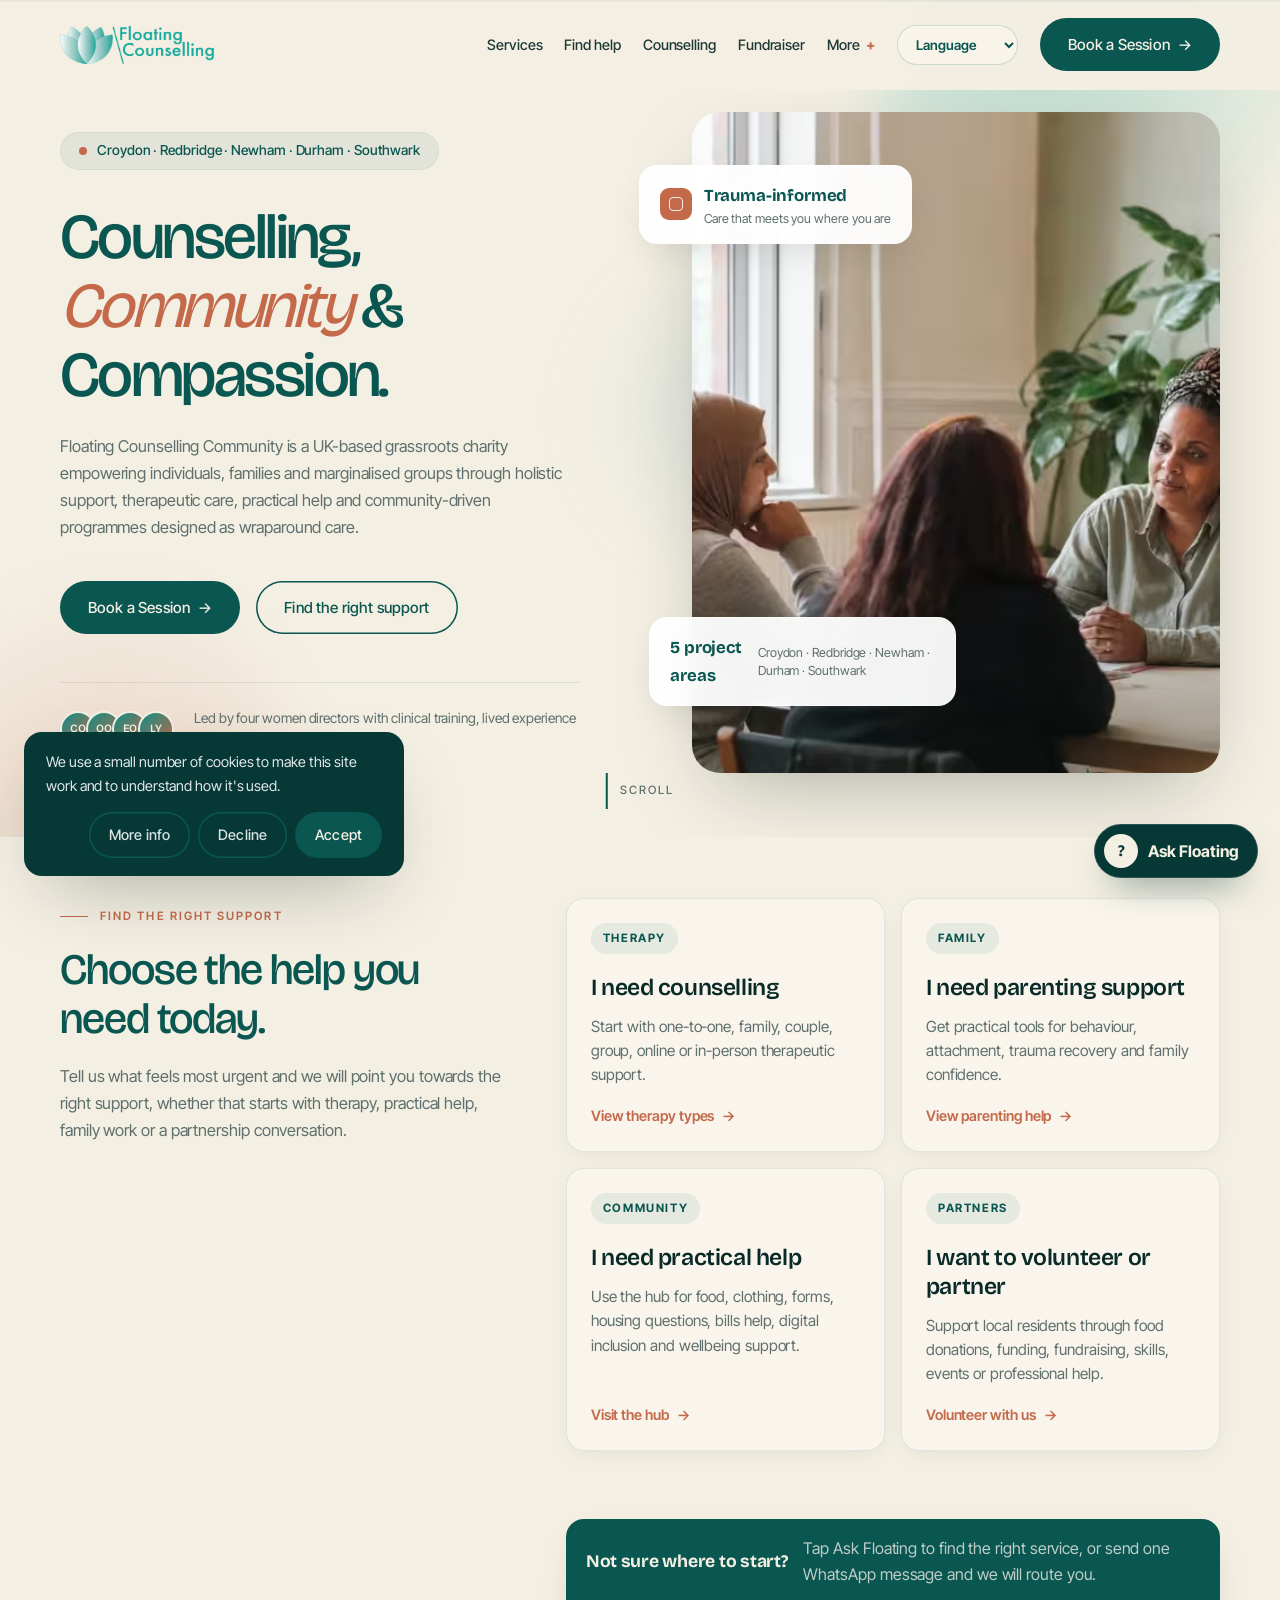
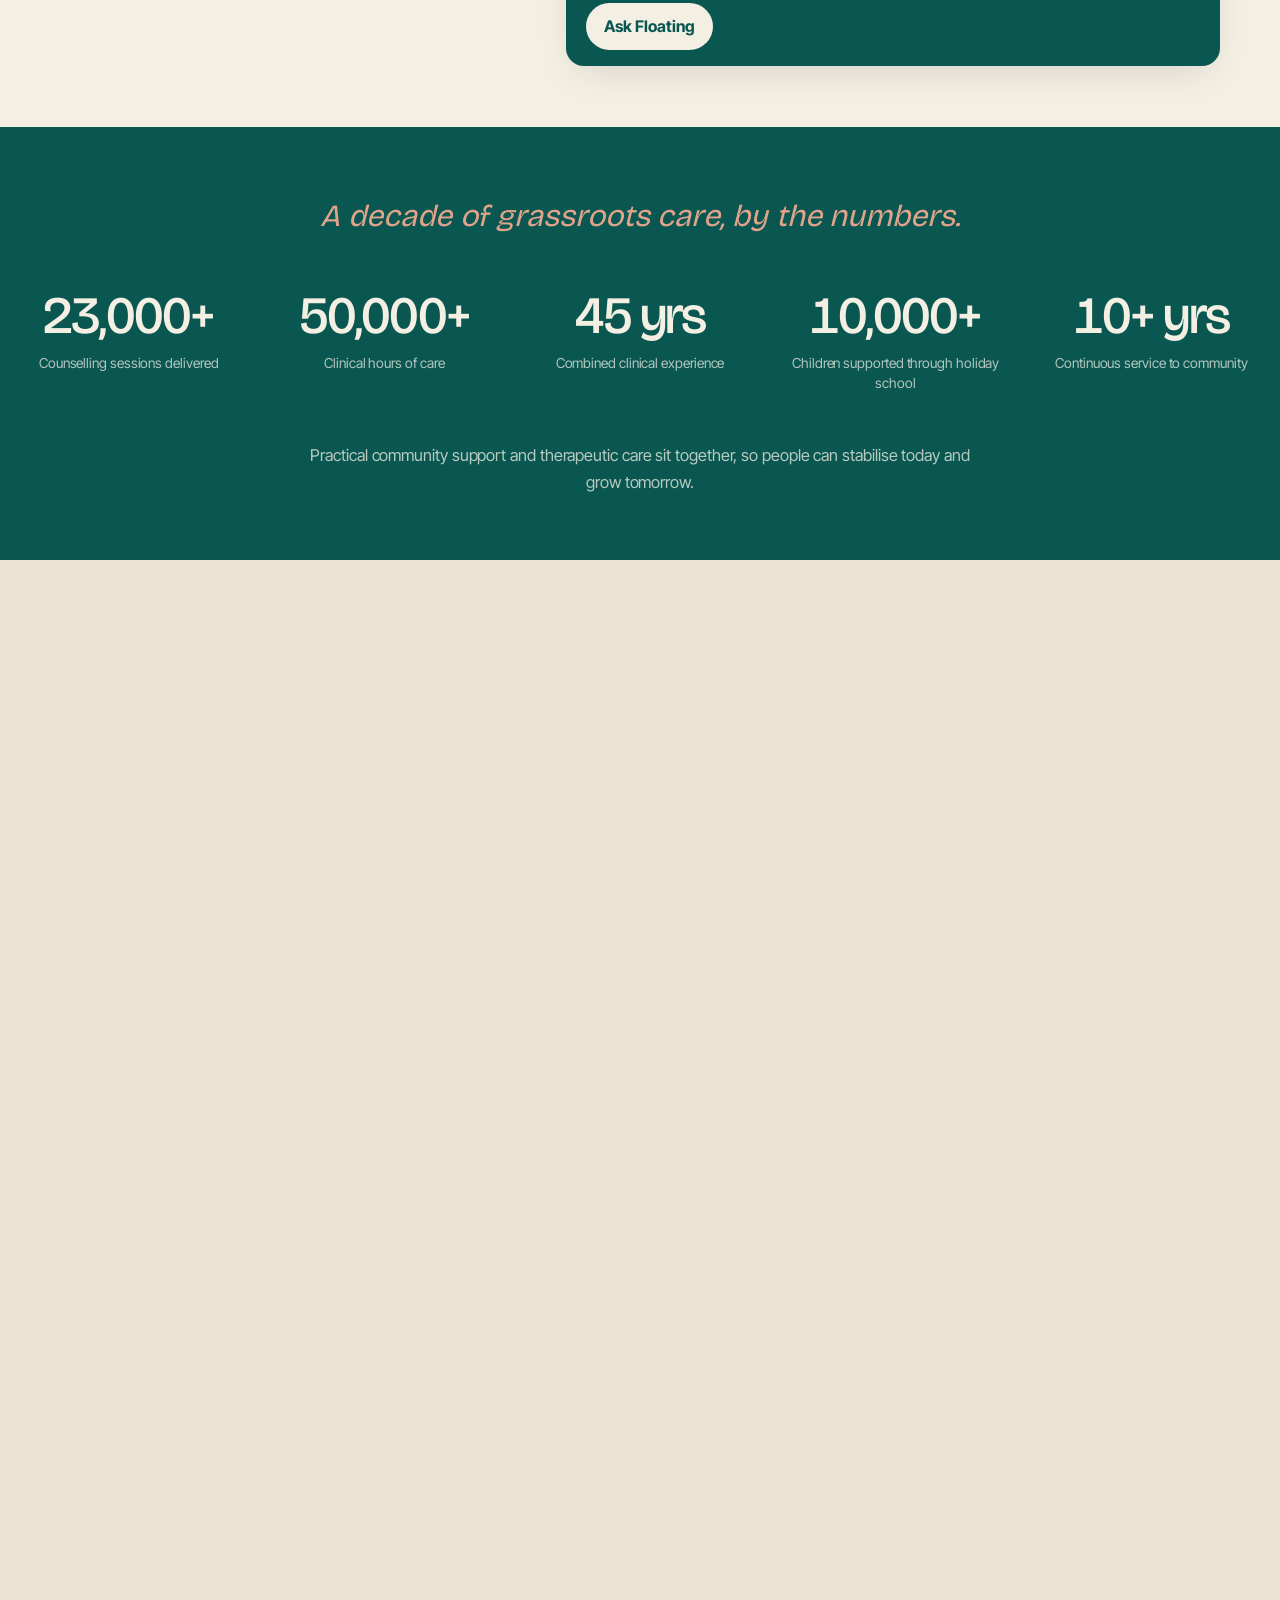
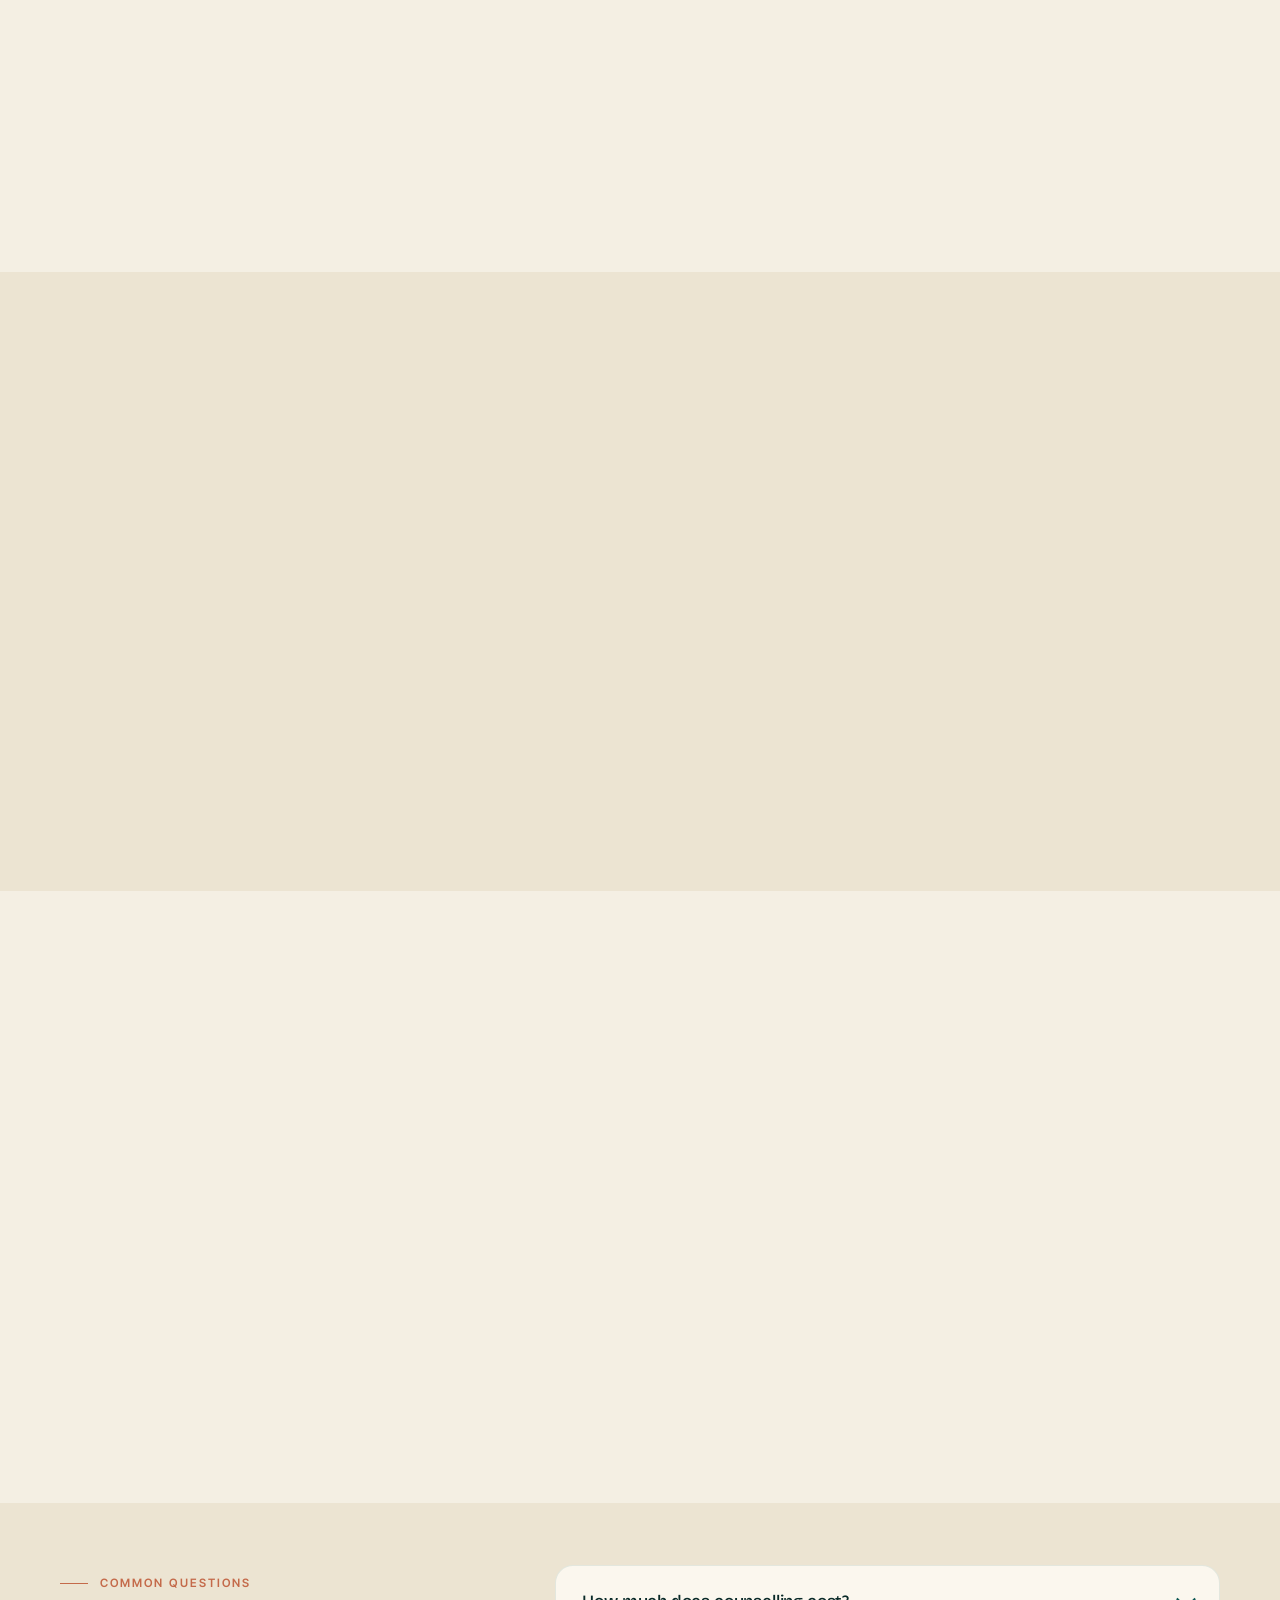
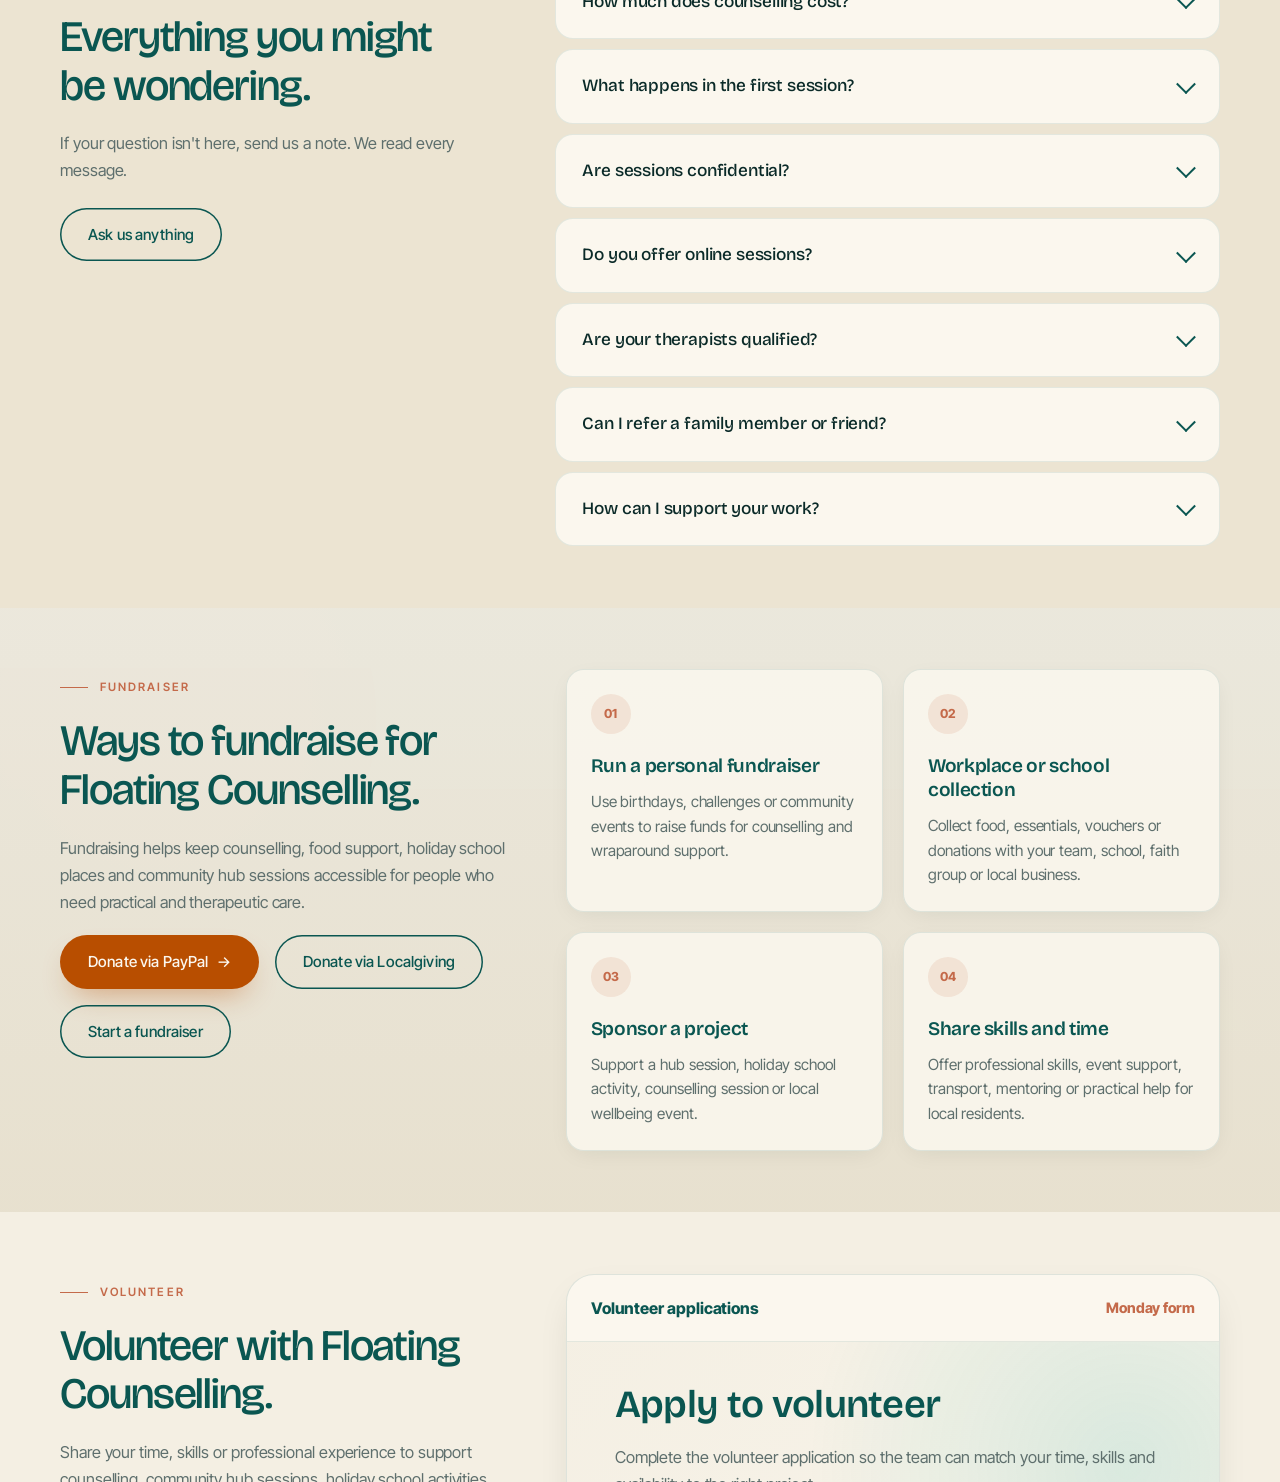
==== index.html @ c10e3af8 "Update Wix content and therapy navigation" ====
<!DOCTYPE html>
<html lang="en">
<head>
  <meta charset="UTF-8">
  <meta name="viewport" content="width=device-width, initial-scale=1.0">
  <meta name="theme-color" content="#0A5651">
  <title>Floating Counselling Community | Counselling, Therapy &amp; Community Support in Croydon</title>
  <meta name="description" content="Floating Counselling Community provides affordable counselling, family therapy, parenting support, food bank, financial literacy and community hub services across Croydon, Redbridge, Newham, Durham and Southwark.">
  <meta name="robots" content="index, follow, max-image-preview:large">
  <meta name="floating-translation-endpoint" content="/api/translate">
  <meta name="floating-translation-static-base" content="/translations/">
  <link rel="canonical" href="https://www.floatingcounselling.co.uk/">

  <!-- Favicon -->
  <link rel="icon" type="image/svg+xml" href="images/favicon.svg?v=20260606-02">
  <link rel="icon" type="image/png" sizes="32x32" href="images/favicon-32.png?v=20260606-02">
  <link rel="icon" type="image/png" sizes="512x512" href="images/favicon-512.png?v=20260606-02">
  <link rel="apple-touch-icon" sizes="180x180" href="images/favicon-180.png?v=20260606-02">

  <!-- Open Graph -->
  <meta property="og:type" content="website">
  <meta property="og:site_name" content="Floating Counselling Community">
  <meta property="og:title" content="Floating Counselling Community — Counselling, Community &amp; Compassion">
  <meta property="og:description" content="Floating Counselling Community provides affordable counselling, family therapy, parenting support, food bank, financial literacy and community hub services across Croydon, Redbridge, Newham, Durham and Southwark.">
  <meta property="og:url" content="https://www.floatingcounselling.co.uk/">
  <meta property="og:image" content="https://www.floatingcounselling.co.uk/images/og-cover.jpg">
  <meta property="og:image:alt" content="Floating Counselling Community provides trauma-informed counselling and community support">
  <meta property="og:locale" content="en_GB">

  <!-- Twitter -->
  <meta name="twitter:card" content="summary_large_image">
  <meta name="twitter:site" content="@FloatCounsellor">
  <meta name="twitter:title" content="Floating Counselling Community — Counselling, Community &amp; Compassion">
  <meta name="twitter:description" content="Floating Counselling Community provides affordable counselling, family therapy, parenting support, food bank, financial literacy and community hub services across Croydon, Redbridge, Newham, Durham and Southwark.">
  <meta name="twitter:image" content="https://www.floatingcounselling.co.uk/images/og-cover.jpg">
  <meta name="twitter:image:alt" content="Floating Counselling Community provides trauma-informed counselling and community support">

  <!-- Fonts -->
  <link rel="preconnect" href="https://fonts.googleapis.com">
  <link rel="preconnect" href="https://fonts.gstatic.com" crossorigin>
  <link rel="stylesheet" href="https://fonts.googleapis.com/css2?family=Bricolage+Grotesque:opsz,wght@12..96,300;12..96,400;12..96,500;12..96,600;12..96,700&family=Inter+Tight:wght@300;400;500;600;700&display=swap">

  <!-- Preload hero image -->
  <link
    rel="preload"
    as="image"
    href="images/counselling-real-20260515-960.avif"
    type="image/avif"
    imagesrcset="images/counselling-real-20260515-640.avif 640w, images/counselling-real-20260515-960.avif 960w, images/counselling-real-20260515.avif 1200w"
    imagesizes="(max-width: 720px) 92vw, (max-width: 1100px) 480px, 560px"
  >

  <link rel="stylesheet" href="styles.css?v=20260606-02">

  <!-- JSON-LD: SEO/GEO graph -->
  <script id="floating-home-seo-jsonld" type="application/ld+json">
  {
    "@context": "https://schema.org",
    "@graph": [
      {
        "@type": "NGO",
        "@id": "https://www.floatingcounselling.co.uk/#organization",
        "name": "Floating Counselling Community",
        "legalName": "FLOATING COUNSELLING COMMUNITY",
        "alternateName": "Floating Counselling",
        "url": "https://www.floatingcounselling.co.uk/",
        "logo": {
          "@type": "ImageObject",
          "url": "https://www.floatingcounselling.co.uk/images/logo.png"
        },
        "image": "https://www.floatingcounselling.co.uk/images/og-cover.jpg",
        "description": "UK-based grassroots charity delivering affordable counselling, family therapy, parenting support, food bank, financial literacy, employment support, holiday school and community hub services.",
        "foundingDate": "2015",
        "identifier": "Company limited by guarantee registered in England and Wales, company number 11334515",
        "slogan": "Counselling, community and compassion.",
        "email": "info@floatingcounselling.co.uk",
        "telephone": "+44-7305-882959",
        "address": [
          {
            "@type": "PostalAddress",
            "name": "Croydon office",
            "streetAddress": "26 Avenue Road",
            "addressLocality": "London",
            "postalCode": "SE25 4DX",
            "addressCountry": "GB"
          },
          {
            "@type": "PostalAddress",
            "name": "Croydon hub",
            "streetAddress": "Ashburton Park Cafe Hall, Lower Addiscombe",
            "addressLocality": "Croydon",
            "postalCode": "CR0 6RX",
            "addressCountry": "GB"
          },
          {
            "@type": "PostalAddress",
            "name": "Redbridge office",
            "streetAddress": "160-162 Cranbrook Road",
            "addressLocality": "Ilford",
            "postalCode": "IG1 4PE",
            "addressCountry": "GB"
          }
        ],
        "areaServed": [
          { "@type": "Place", "name": "Croydon" },
          { "@type": "Place", "name": "Redbridge" },
          { "@type": "Place", "name": "Newham" },
          { "@type": "Place", "name": "Durham" },
          { "@type": "Place", "name": "Southwark" },
          { "@type": "Place", "name": "London" },
          { "@type": "Country", "name": "United Kingdom" }
        ],
        "contactPoint": [
          {
            "@type": "ContactPoint",
            "telephone": "+44-7305-882959",
            "contactType": "enquiries",
            "email": "info@floatingcounselling.co.uk",
            "areaServed": "GB",
            "availableLanguage": ["English"]
          }
        ],
        "knowsAbout": [
          "Counselling",
          "Psychotherapy",
          "Family therapy",
          "Parenting support",
          "Trauma-informed care",
          "Community hub support",
          "Food bank support",
          "Financial literacy",
          "Employment support",
          "Holiday school"
        ],
        "sameAs": [
          "https://www.facebook.com/FloatingCounselling",
          "https://www.instagram.com/floating_bodymindsoul",
          "https://twitter.com/FloatCounsellor",
          "https://www.youtube.com/@floatingcounsellinguk"
        ],
        "makesOffer": [
          { "@id": "https://www.floatingcounselling.co.uk/#service-counselling" },
          { "@id": "https://www.floatingcounselling.co.uk/#service-parenting" },
          { "@id": "https://www.floatingcounselling.co.uk/#service-community-hub" },
          { "@id": "https://www.floatingcounselling.co.uk/#service-food-bank" },
          { "@id": "https://www.floatingcounselling.co.uk/#service-financial-literacy" },
          { "@id": "https://www.floatingcounselling.co.uk/#service-holiday-school" }
        ]
      },
      {
        "@type": "WebSite",
        "@id": "https://www.floatingcounselling.co.uk/#website",
        "url": "https://www.floatingcounselling.co.uk/",
        "name": "Floating Counselling Community",
        "publisher": { "@id": "https://www.floatingcounselling.co.uk/#organization" },
        "inLanguage": "en-GB"
      },
      {
        "@type": "WebPage",
        "@id": "https://www.floatingcounselling.co.uk/#webpage",
        "url": "https://www.floatingcounselling.co.uk/",
        "name": "Floating Counselling Community | Counselling, Therapy & Community Support in Croydon",
        "description": "Floating Counselling Community provides affordable counselling, family therapy, parenting support, food bank, financial literacy and community hub services across Croydon, Redbridge, Newham, Durham and Southwark.",
        "isPartOf": { "@id": "https://www.floatingcounselling.co.uk/#website" },
        "about": { "@id": "https://www.floatingcounselling.co.uk/#organization" },
        "primaryImageOfPage": {
          "@type": "ImageObject",
          "url": "https://www.floatingcounselling.co.uk/images/og-cover.jpg"
        },
        "inLanguage": "en-GB"
      },
      {
        "@type": "BreadcrumbList",
        "@id": "https://www.floatingcounselling.co.uk/#breadcrumbs",
        "itemListElement": [
          {
            "@type": "ListItem",
            "position": 1,
            "name": "Home",
            "item": "https://www.floatingcounselling.co.uk/"
          }
        ]
      },
      {
        "@type": "ItemList",
        "@id": "https://www.floatingcounselling.co.uk/#services",
        "name": "Floating Counselling services",
        "itemListElement": [
          { "@type": "ListItem", "position": 1, "item": { "@id": "https://www.floatingcounselling.co.uk/#service-counselling" } },
          { "@type": "ListItem", "position": 2, "item": { "@id": "https://www.floatingcounselling.co.uk/#service-parenting" } },
          { "@type": "ListItem", "position": 3, "item": { "@id": "https://www.floatingcounselling.co.uk/#service-community-hub" } },
          { "@type": "ListItem", "position": 4, "item": { "@id": "https://www.floatingcounselling.co.uk/#service-food-bank" } },
          { "@type": "ListItem", "position": 5, "item": { "@id": "https://www.floatingcounselling.co.uk/#service-financial-literacy" } },
          { "@type": "ListItem", "position": 6, "item": { "@id": "https://www.floatingcounselling.co.uk/#service-holiday-school" } }
        ]
      },
      {
        "@type": "Service",
        "@id": "https://www.floatingcounselling.co.uk/#service-counselling",
        "name": "Counselling and therapy",
        "serviceType": "Counselling, psychotherapy and mentoring",
        "description": "One-to-one, couple, family, group, online and in-person therapy delivered by qualified psychotherapists.",
        "provider": { "@id": "https://www.floatingcounselling.co.uk/#organization" },
        "areaServed": ["Croydon", "Redbridge", "Newham", "Durham", "Southwark"],
        "url": "https://www.floatingcounselling.co.uk/therapy"
      },
      {
        "@type": "Service",
        "@id": "https://www.floatingcounselling.co.uk/#service-parenting",
        "name": "Impact Parenting support",
        "serviceType": "Parenting support and family mentoring",
        "description": "Workshops, mentoring and practical strategies for parents and families rebuilding confidence and connection.",
        "provider": { "@id": "https://www.floatingcounselling.co.uk/#organization" },
        "areaServed": ["Croydon", "Redbridge", "Newham", "Durham", "Southwark"],
        "url": "https://www.floatingcounselling.co.uk/#parenting"
      },
      {
        "@type": "Service",
        "@id": "https://www.floatingcounselling.co.uk/#service-community-hub",
        "name": "Floating Community Hub",
        "serviceType": "Community support hub",
        "description": "Weekly and local hub support for wellbeing, forms, housing questions, bills, grants, digital inclusion and referrals.",
        "provider": { "@id": "https://www.floatingcounselling.co.uk/#organization" },
        "areaServed": ["Croydon", "Redbridge", "Newham", "Durham", "Southwark"],
        "url": "https://www.floatingcounselling.co.uk/#hub"
      },
      {
        "@type": "Service",
        "@id": "https://www.floatingcounselling.co.uk/#service-food-bank",
        "name": "Food bank and essentials",
        "serviceType": "Food bank and essentials support",
        "description": "Weekly donated food, clothes and practical essentials for individuals and families who need immediate support.",
        "provider": { "@id": "https://www.floatingcounselling.co.uk/#organization" },
        "areaServed": ["Croydon", "Redbridge", "Newham", "Durham", "Southwark"],
        "url": "https://www.floatingcounselling.co.uk/#hub"
      },
      {
        "@type": "Service",
        "@id": "https://www.floatingcounselling.co.uk/#service-financial-literacy",
        "name": "Financial literacy and employment support",
        "serviceType": "Financial literacy and employment support",
        "description": "Budgeting, employment confidence, skills support and enterprise guidance for people rebuilding stability.",
        "provider": { "@id": "https://www.floatingcounselling.co.uk/#organization" },
        "areaServed": ["Croydon", "Redbridge", "Newham", "Durham", "Southwark"],
        "url": "https://www.floatingcounselling.co.uk/#services"
      },
      {
        "@type": "Service",
        "@id": "https://www.floatingcounselling.co.uk/#service-holiday-school",
        "name": "Holiday school and children's camps",
        "serviceType": "Holiday school and therapeutic children's programme",
        "description": "Art therapy, music, play therapy and psychological techniques for children aged 5 to 11.",
        "provider": { "@id": "https://www.floatingcounselling.co.uk/#organization" },
        "areaServed": ["Croydon", "Redbridge", "Newham", "Durham", "Southwark"],
        "url": "https://www.floatingcounselling.co.uk/#holiday-school"
      },
      {
        "@type": "FAQPage",
        "@id": "https://www.floatingcounselling.co.uk/#faq-schema",
        "mainEntity": [
          {
            "@type": "Question",
            "name": "How much does counselling cost?",
            "acceptedAnswer": {
              "@type": "Answer",
              "text": "Sessions are free or low-cost for eligible individuals. Floating Counselling works on a sliding scale based on circumstances, with access as the priority."
            }
          },
          {
            "@type": "Question",
            "name": "Do you offer online counselling sessions?",
            "acceptedAnswer": {
              "@type": "Answer",
              "text": "Yes. Floating Counselling offers online sessions and in-person support across the boroughs where services are delivered."
            }
          },
          {
            "@type": "Question",
            "name": "Where does Floating Counselling work?",
            "acceptedAnswer": {
              "@type": "Answer",
              "text": "Floating Counselling serves Croydon, Redbridge, Newham, Durham and Southwark, with a Croydon hub at Ashburton Park Cafe Hall and additional project locations."
            }
          },
          {
            "@type": "Question",
            "name": "Can I get food bank or practical community support?",
            "acceptedAnswer": {
              "@type": "Answer",
              "text": "Yes. The Floating Community Hub includes food, clothing, essentials, form filling, housing questions, bills help, digital inclusion and local referrals."
            }
          },
          {
            "@type": "Question",
            "name": "How can I support Floating Counselling?",
            "acceptedAnswer": {
              "@type": "Answer",
              "text": "You can donate, fundraise, volunteer, share professional skills, support food and essentials collections, or partner with local projects."
            }
          }
        ]
      }
    ]
  }
  </script>

  <!-- Lightweight native interactions -->
  <script defer src="floating-translation.js?v=20260606-02"></script>
  <script defer src="script.js?v=20260606-02"></script>
</head>
<body>

<!-- Skip link -->
<a href="#main" class="skip-link">Skip to content</a>

<!-- Scroll progress -->
<div class="scroll-progress" aria-hidden="true"><span></span></div>

<!-- ═══════════ NAVBAR ═══════════ -->
<nav class="navbar" id="navbar" aria-label="Primary">
  <div class="container">
    <a href="#home" class="nav-logo" data-magnetic aria-label="Floating Counselling — Home">
      <img src="images/logo.webp" alt="Floating Counselling" class="nav-logo-img" width="180" height="44" decoding="async">
    </a>
    <ul class="nav-links" id="navLinks">
      <li><a href="#services">Services</a></li>
      <li><a href="#pathways">Find help</a></li>
      <li><a href="https://www.floatingcounselling.co.uk/therapy">Counselling</a></li>
      <li><a href="https://www.floatingcounselling.co.uk/ways-to-fundraise" target="_blank" rel="noopener">Fundraiser</a></li>
      <li class="nav-dropdown">
        <details class="nav-menu">
          <summary>More</summary>
          <div class="nav-menu-panel">
            <a href="https://www.floatingcounselling.co.uk/therapy#therapy-types">Types of therapy</a>
            <a href="https://croydon.simplyconnect.uk/activities/e9404c10-c4f7-11ea-93d1-5d7a89c15576/food-bank-thursday-hot-drinks-and-food-parcels-in-woodside-memorial-croydon-fb" target="_blank" rel="noopener">Food Bank</a>
            <a href="https://www.floatingcounselling.co.uk/book">Book - Disciplining With Love</a>
            <a href="https://www.floatingcounselling.co.uk/blog">Blog</a>
            <a href="#parenting">Parenting</a>
            <a href="#holiday-school">Holiday School</a>
            <a href="#hub">Community Hub</a>
            <a href="#volunteer">Volunteer</a>
          </div>
        </details>
      </li>
      <li class="nav-language">
        <label class="visually-hidden" for="languageSelect">Translate website</label>
        <select id="languageSelect" class="language-select" aria-label="Translate website">
          <option value="">Language</option>
          <option value="en">English</option>
          <option value="ar">Arabic</option>
          <option value="bn">Bengali</option>
          <option value="fr">French</option>
          <option value="hi">Hindi</option>
          <option value="pl">Polish</option>
          <option value="pt">Portuguese</option>
          <option value="pa">Punjabi</option>
          <option value="ro">Romanian</option>
          <option value="so">Somali</option>
          <option value="es">Spanish</option>
          <option value="ta">Tamil</option>
          <option value="te">Telugu</option>
          <option value="tr">Turkish</option>
          <option value="uk">Ukrainian</option>
          <option value="ur">Urdu</option>
          <option value="yo">Yoruba</option>
        </select>
      </li>
      <li><a href="#contact" class="btn btn-primary nav-cta" data-magnetic>
        <span class="nav-cta-text">Book a Session</span>
        <span class="nav-cta-arrow arrow" aria-hidden="true">→</span>
      </a></li>
    </ul>
    <button class="nav-toggle" id="navToggle" aria-label="Toggle navigation" aria-expanded="false">
      <span></span><span></span><span></span>
    </button>
  </div>
</nav>

<main id="main">

<!-- ═══════════ HERO ═══════════ -->
<section class="hero" id="home">
  <div class="hero-bg" aria-hidden="true">
    <div class="hero-orb hero-orb--a" data-parallax data-speed="0.4"></div>
    <div class="hero-orb hero-orb--b" data-parallax data-speed="0.7"></div>
    <div class="hero-orb hero-orb--c" data-parallax data-speed="0.25"></div>
    <div class="hero-grain"></div>
  </div>

  <div class="container hero-grid">
    <div class="hero-content">
      <div class="hero-badge"><span class="dot"></span> Croydon · Redbridge · Newham · Durham · Southwark</div>

      <h1 data-split="lines" data-cms-text="hero.title">
        Counselling,
        <em>Community</em>
        &amp; Compassion.
      </h1>

      <p class="hero-lede" data-split="words" data-cms-text="hero.lede">
        Floating Counselling Community is a UK-based grassroots charity empowering individuals,
        families and marginalised groups through holistic support, therapeutic care,
        practical help and community-driven programmes designed as wraparound care.
      </p>

      <div class="hero-buttons" data-fade>
        <a href="#contact" class="btn btn-primary" data-magnetic data-cms-href="hero.primaryUrl">
          Book a Session <span class="arrow">→</span>
        </a>
        <a href="#pathways" class="btn btn-ghost" data-magnetic data-cms-href="hero.secondaryUrl">
          Find the right support
        </a>
      </div>

      <div class="hero-meta" data-fade>
        <div class="meta-avatars" aria-hidden="true">
          <span>CO</span><span>OO</span><span>EO</span><span>LY</span>
        </div>
        <p>Led by four women directors with clinical training, lived experience and deep community roots.</p>
      </div>
    </div>

    <div class="hero-visual">
      <div class="hero-visual-frame" data-tilt>
        <picture>
          <source srcset="images/counselling-real-20260515-640.avif 640w, images/counselling-real-20260515-960.avif 960w, images/counselling-real-20260515.avif 1200w" sizes="(max-width: 720px) 92vw, (max-width: 1100px) 480px, 560px" type="image/avif">
          <img src="images/counselling-real-20260515.webp" srcset="images/counselling-real-20260515-640.webp 640w, images/counselling-real-20260515-960.webp 960w, images/counselling-real-20260515.webp 1200w" sizes="(max-width: 720px) 92vw, (max-width: 1100px) 480px, 560px" alt="Counselling conversation at Floating Counselling" data-parallax data-speed="0.15" data-cms-image="hero.image" width="1200" height="1200" fetchpriority="high" decoding="async">
        </picture>
      </div>
      <div class="hero-float hero-float--top" data-parallax data-speed="-0.3">
        <span class="hero-float-mark"></span>
        <div>
          <strong>Trauma-informed</strong>
          <p>Care that meets you where you are</p>
        </div>
      </div>
      <div class="hero-float hero-float--bottom" data-parallax data-speed="0.35">
        <strong>5 project areas</strong>
        <p>Croydon · Redbridge · Newham · Durham · Southwark</p>
      </div>
    </div>
  </div>

  <a href="#impact" class="hero-scroll-cue" aria-label="Scroll to impact">
    <span></span> Scroll
  </a>
</section>

<!-- ═══════════ SUPPORT PATHWAYS ═══════════ -->
<section id="pathways" class="section support-pathways">
  <div class="container pathway-layout">
    <div class="pathway-intro">
      <div class="section-label" data-parallax data-speed="-0.3"><span></span> Find the right support</div>
      <h2 class="section-title" data-split="lines" data-cms-text="pathways.title">Choose the help you need today.</h2>
      <p class="section-subtitle" data-split="words" data-cms-text="pathways.subtitle">
        Tell us what feels most urgent and we will point you towards the right support,
        whether that starts with therapy, practical help, family work or a partnership conversation.
      </p>
    </div>

    <div class="pathway-grid" data-stagger>
      <article class="pathway-card" data-card>
        <span class="pathway-kicker">Therapy</span>
        <h3>I need counselling</h3>
        <p>Start with one-to-one, family, couple, group, online or in-person therapeutic support.</p>
        <a href="https://www.floatingcounselling.co.uk/therapy#therapy-types" class="learn-more">View therapy types <span>→</span></a>
      </article>
      <article class="pathway-card" data-card>
        <span class="pathway-kicker">Family</span>
        <h3>I need parenting support</h3>
        <p>Get practical tools for behaviour, attachment, trauma recovery and family confidence.</p>
        <a href="https://www.facebook.com/groups/impactparenting/" class="learn-more" target="_blank" rel="noopener">View parenting help <span>→</span></a>
      </article>
      <article class="pathway-card" data-card>
        <span class="pathway-kicker">Community</span>
        <h3>I need practical help</h3>
        <p>Use the hub for food, clothing, forms, housing questions, bills help, digital inclusion and wellbeing support.</p>
        <a href="#hub" class="learn-more">Visit the hub <span>→</span></a>
      </article>
      <article class="pathway-card" data-card>
        <span class="pathway-kicker">Partners</span>
        <h3>I want to volunteer or partner</h3>
        <p>Support local residents through food donations, funding, fundraising, skills, events or professional help.</p>
        <a href="#volunteer" class="learn-more">Volunteer with us <span>→</span></a>
      </article>
    </div>

    <div class="pathway-note" data-fade>
      <strong>Not sure where to start?</strong>
      <span>Tap Ask Floating to find the right service, or send one WhatsApp message and we will route you.</span>
      <button type="button" class="pathway-note-button" data-assistant-open>Ask Floating</button>
    </div>
  </div>
</section>

<!-- ═══════════ IMPACT (sticky) ═══════════ -->
<section class="impact" id="impact" aria-label="Our impact">
  <div class="impact-track">
    <div class="container impact-stage">
      <p class="impact-eyebrow" data-split="words">A decade of grassroots care, by the numbers.</p>
      <div class="impact-stats">
        <div class="impact-stat">
          <h3 class="counter" data-target="23000" data-suffix="+">0</h3>
          <p>Counselling sessions delivered</p>
        </div>
        <div class="impact-stat">
          <h3 class="counter" data-target="50000" data-suffix="+">0</h3>
          <p>Clinical hours of care</p>
        </div>
        <div class="impact-stat">
          <h3 class="counter" data-target="45" data-suffix=" yrs">0</h3>
          <p>Combined clinical experience</p>
        </div>
        <div class="impact-stat">
          <h3 class="counter" data-target="10000" data-suffix="+">0</h3>
          <p>Children supported through holiday school</p>
        </div>
        <div class="impact-stat">
          <h3 class="counter" data-target="10" data-suffix="+ yrs">0</h3>
          <p>Continuous service to community</p>
        </div>
      </div>
      <p class="impact-note" data-cms-text="impact.note">Practical community support and therapeutic care sit together, so people can stabilise today and grow tomorrow.</p>
    </div>
  </div>
</section>

<!-- ═══════════ SERVICES ═══════════ -->
<section id="services" class="section section--cream">
  <div class="container">
    <header class="section-header">
      <div class="section-label" data-parallax data-speed="-0.4"><span></span> What we offer</div>
      <h2 class="section-title" data-split="lines">Core support, without the maze.</h2>
      <p class="section-subtitle" data-split="words">Start with the kind of help you need most. We will route you to the right person from there.</p>
    </header>

    <div class="services-grid" data-cms-limit="6">
      <article class="service-card" id="food-bank" data-card>
        <div class="service-icon"><svg viewBox="0 0 24 24" fill="none" stroke="currentColor" stroke-width="1.4" stroke-linecap="round" stroke-linejoin="round"><path d="M21 15a2 2 0 0 1-2 2H7l-4 4V5a2 2 0 0 1 2-2h14a2 2 0 0 1 2 2z"/></svg></div>
        <h3>Counselling &amp; Mentoring</h3>
        <p>Over 23,000 one-to-one, group, couple and family therapy sessions delivered by qualified psychotherapists. In-person across our project boroughs and online, with free and low-cost care for elderly, Universal Credit and low-income clients.</p>
        <a href="https://www.floatingcounselling.co.uk/therapy" class="learn-more">Read about therapy <span>→</span></a>
      </article>
      <article class="service-card" data-card>
        <div class="service-icon"><svg viewBox="0 0 24 24" fill="none" stroke="currentColor" stroke-width="1.4" stroke-linecap="round" stroke-linejoin="round"><path d="M16 21v-2a4 4 0 0 0-4-4H6a4 4 0 0 0-4 4v2"/><circle cx="9" cy="7" r="4"/><path d="M22 21v-2a4 4 0 0 0-3-3.87"/><path d="M16 3.13a4 4 0 0 1 0 7.75"/></svg></div>
        <h3>Impact Parenting</h3>
        <p>Workshops, 1:1 mentoring and group programmes for parents, including therapeutic camps, the Impact Parenting Pillar training and a private support group.</p>
        <a href="https://www.facebook.com/groups/impactparenting/" class="learn-more" target="_blank" rel="noopener">Learn more <span>→</span></a>
      </article>
      <article class="service-card" data-card>
        <div class="service-icon"><svg viewBox="0 0 24 24" fill="none" stroke="currentColor" stroke-width="1.4" stroke-linecap="round" stroke-linejoin="round"><path d="m3 9 9-7 9 7v11a2 2 0 0 1-2 2H5a2 2 0 0 1-2-2z"/><polyline points="9 22 9 12 15 12 15 22"/></svg></div>
        <h3>Floating Community Hub</h3>
        <p>A weekly Croydon hub at Ashburton Park Cafe Hall, plus community projects in Redbridge, Newham, Durham and Southwark, offering practical support, wellbeing services and advocacy.</p>
        <a href="#hub" class="learn-more">Find out more <span>→</span></a>
      </article>
      <article class="service-card" data-card>
        <div class="service-icon"><svg viewBox="0 0 24 24" fill="none" stroke="currentColor" stroke-width="1.4" stroke-linecap="round" stroke-linejoin="round"><path d="m12 3-1.9 5.8a2 2 0 0 1-1.3 1.3L3 12l5.8 1.9a2 2 0 0 1 1.3 1.3L12 21l1.9-5.8a2 2 0 0 1 1.3-1.3L21 12l-5.8-1.9a2 2 0 0 1-1.3-1.3z"/><path d="M5 3v4"/><path d="M19 17v4"/><path d="M3 5h4"/><path d="M17 19h4"/></svg></div>
        <h3>Holiday School &amp; Camps</h3>
        <p>Art therapy, music, play therapy and psychological techniques for children aged 5 to 11. Over 10,000 children supported across recent programmes.</p>
        <a href="#holiday-school" class="learn-more">Register <span>→</span></a>
      </article>
      <article class="service-card" data-card>
        <div class="service-icon"><svg viewBox="0 0 24 24" fill="none" stroke="currentColor" stroke-width="1.4" stroke-linecap="round" stroke-linejoin="round"><path d="M6 2 3 6v14a2 2 0 0 0 2 2h14a2 2 0 0 0 2-2V6l-3-4Z"/><path d="M3 6h18"/><path d="M16 10a4 4 0 0 1-8 0"/></svg></div>
        <h3>Food Bank &amp; Essentials</h3>
        <p>Weekly donated food, clothes and practical essentials for individuals and families who need immediate support.</p>
        <a href="https://croydon.simplyconnect.uk/activities/e9404c10-c4f7-11ea-93d1-5d7a89c15576/food-bank-thursday-hot-drinks-and-food-parcels-in-woodside-memorial-croydon-fb" class="learn-more" target="_blank" rel="noopener">Food Bank details <span>→</span></a>
      </article>
      <article class="service-card" data-card>
        <div class="service-icon"><svg viewBox="0 0 24 24" fill="none" stroke="currentColor" stroke-width="1.4" stroke-linecap="round" stroke-linejoin="round"><path d="M12 1v22"/><path d="M17 5H9.5a3.5 3.5 0 0 0 0 7H14a3.5 3.5 0 0 1 0 7H6"/></svg></div>
        <h3>Financial Literacy &amp; Employment Support</h3>
        <p>Budgeting, employment confidence, skills support and enterprise guidance for people rebuilding stability.</p>
        <a href="#contact" class="learn-more">Ask about support <span>→</span></a>
      </article>
    </div>
  </div>
</section>

<!-- ═══════════ ABOUT ═══════════ -->
<section id="about" class="section">
  <div class="container about-grid">
    <div class="about-image">
      <div class="about-image-frame">
        <picture>
          <source srcset="images/team-celestina-20260601-360.avif 360w, images/team-celestina-20260601-540.avif 540w, images/team-celestina-20260601.avif 720w" sizes="(max-width: 900px) 92vw, 520px" type="image/avif">
          <img src="images/team-celestina-20260601.webp" srcset="images/team-celestina-20260601-360.webp 360w, images/team-celestina-20260601-540.webp 540w, images/team-celestina-20260601.webp 720w" sizes="(max-width: 900px) 92vw, 520px" alt="Celestina Oniye-Thomas from Floating Counselling" data-parallax data-speed="0.2" data-cms-image="about.image" width="720" height="720" loading="lazy" decoding="async" fetchpriority="low">
        </picture>
      </div>
      <div class="about-float" data-parallax data-speed="-0.4">
        <h3>Since <em>2015</em></h3>
        <p>Serving Croydon, Redbridge, Newham, Durham &amp; Southwark</p>
      </div>
    </div>
    <div class="about-content">
      <div class="section-label" data-parallax data-speed="-0.3"><span></span> Who we are</div>
      <h2 class="section-title" data-split="lines" data-cms-text="about.title">Wraparound care, rooted in community.</h2>
      <p class="section-subtitle" data-split="words" data-cms-text="about.subtitle">
        Inspired by Maslow's hierarchy of needs, we meet people where they are emotionally,
        practically and socially to create lasting change and personal growth.
      </p>
      <p class="section-subtitle" data-fade style="margin-top:14px" data-cms-text="about.body">
        We are proudly led by a diverse team of African women, whose lived experience and
        professional expertise shape every part of our work.
      </p>
      <p class="section-subtitle" data-fade style="margin-top:14px" data-cms-text="about.founder">
        Our founder, Celestina Oniye-Thomas, knows this work from the inside. After surviving
        childhood trauma and a spinal injury at sixteen that doctors thought would stop her
        walking, she taught herself to walk again, retrained as an integrative psychotherapist,
        and built Floating so families could find the healing she had to fight for.
      </p>
      <blockquote class="about-quote" data-fade>
        <span data-cms-text="about.quote">"Resilience and self-confidence saved my life."</span>
        <cite data-cms-text="about.quoteByline">Celestina Oniye-Thomas — Founder &amp; CEO</cite>
      </blockquote>
      <div class="about-values" data-stagger>
        <div class="value-item"><span class="check"><svg viewBox="0 0 24 24" fill="none" stroke="currentColor" stroke-width="2" stroke-linecap="round" stroke-linejoin="round"><polyline points="20 6 9 17 4 12"/></svg></span> Trauma-Informed Care</div>
        <div class="value-item"><span class="check"><svg viewBox="0 0 24 24" fill="none" stroke="currentColor" stroke-width="2" stroke-linecap="round" stroke-linejoin="round"><polyline points="20 6 9 17 4 12"/></svg></span> Culturally Relevant</div>
        <div class="value-item"><span class="check"><svg viewBox="0 0 24 24" fill="none" stroke="currentColor" stroke-width="2" stroke-linecap="round" stroke-linejoin="round"><polyline points="20 6 9 17 4 12"/></svg></span> Local Partnerships</div>
        <div class="value-item"><span class="check"><svg viewBox="0 0 24 24" fill="none" stroke="currentColor" stroke-width="2" stroke-linecap="round" stroke-linejoin="round"><polyline points="20 6 9 17 4 12"/></svg></span> Holistic Approach</div>
        <div class="value-item"><span class="check"><svg viewBox="0 0 24 24" fill="none" stroke="currentColor" stroke-width="2" stroke-linecap="round" stroke-linejoin="round"><polyline points="20 6 9 17 4 12"/></svg></span> Free &amp; Low Cost</div>
        <div class="value-item"><span class="check"><svg viewBox="0 0 24 24" fill="none" stroke="currentColor" stroke-width="2" stroke-linecap="round" stroke-linejoin="round"><polyline points="20 6 9 17 4 12"/></svg></span> Online &amp; In Person</div>
      </div>
    </div>
  </div>
</section>

<!-- ═══════════ IMPACT PARENTING ═══════════ -->
<section id="parenting" class="section section--cream-deep">
  <div class="container original-feature-grid">
    <div class="original-feature-content">
      <div class="section-label" data-parallax data-speed="-0.3"><span></span> Introducing</div>
      <h2 class="section-title" data-split="lines" data-cms-text="parenting.title">Therapy with realistic tools and strategy for a better life.</h2>
      <p class="section-subtitle" data-split="words" data-cms-text="parenting.subtitle">
        Floating combines 45 years as clinical psychotherapists with 50,000+ clinical
        hours of working to help individuals, children and parents live better and be better.
      </p>
      <p data-cms-text="parenting.body">
        The Impact Parenting approach gives families practical, scientifically grounded
        strategies to heal trauma, parent more effectively, and reduce generational trauma
        across the family system.
      </p>
      <div class="proof-strip" data-stagger>
        <div><strong>45 yrs</strong><span>clinical experience</span></div>
        <div><strong>50,000+</strong><span>clinical hours</span></div>
        <div><strong>Realistic</strong><span>tools and tasks</span></div>
      </div>
      <div class="callout-grid" data-stagger>
        <article class="callout-card">
          <h3>Finding it hard to understand or manage your child&rsquo;s behaviour?</h3>
          <p>We help parents build connection, resilience and healthier attachment with practical strategies that can be used at home.</p>
        </article>
        <article class="callout-card">
          <h3>This is not for you if...</h3>
          <p>You are not ready to heal past traumas, or you do not believe your mental and physical health is worth investing in.</p>
        </article>
      </div>
      <a href="https://www.facebook.com/groups/impactparenting/" class="btn btn-primary" target="_blank" rel="noopener" data-magnetic>Ask about Impact Parenting <span class="arrow">→</span></a>
    </div>
    <div class="feature-media-stack" data-stagger>
      <figure class="original-photo-card original-photo-card--wide">
        <picture>
          <source srcset="images/original-impact-parenting-600.avif 600w, images/original-impact-parenting-720.avif 720w, images/original-impact-parenting.avif 900w" sizes="(max-width: 900px) 92vw, 520px" type="image/avif">
          <img src="images/original-impact-parenting.webp" srcset="images/original-impact-parenting-600.webp 600w, images/original-impact-parenting-720.webp 720w, images/original-impact-parenting.webp 900w" sizes="(max-width: 900px) 92vw, 520px" alt="Impact Parenting support artwork from Floating Counselling" data-cms-image="parenting.image" width="900" height="576" loading="lazy" decoding="async" fetchpriority="low">
        </picture>
      </figure>
      <figure class="original-photo-card original-photo-card--paper">
        <picture>
          <source srcset="images/original-impact-infographic-600.avif 600w, images/original-impact-infographic-720.avif 720w, images/original-impact-infographic.avif 900w" sizes="(max-width: 900px) 88vw, 430px" type="image/avif">
          <img src="images/original-impact-infographic.webp" srcset="images/original-impact-infographic-600.webp 600w, images/original-impact-infographic-720.webp 720w, images/original-impact-infographic.webp 900w" sizes="(max-width: 900px) 88vw, 430px" alt="Floating Counselling community organisation impact infographic" data-cms-image="parenting.infographic" width="900" height="2046" loading="lazy" decoding="async" fetchpriority="low">
        </picture>
      </figure>
    </div>
  </div>
</section>

<!-- ═══════════ HOLIDAY SCHOOL ═══════════ -->
<section id="holiday-school" class="section section--cream">
  <div class="container">
    <header class="section-header">
      <div class="section-label" data-parallax data-speed="-0.3"><span></span> Holiday School</div>
      <h2 class="section-title" data-split="lines" data-cms-text="holiday.title">Values, resilience and creativity for children 5-11.</h2>
      <p class="section-subtitle" data-split="words" data-cms-text="holiday.subtitle">
        Raising children gets easier with trained professionals supporting physical health,
        resilience, emotional intelligence and wellbeing through art, music, play therapy,
        sand play, piano, guitar and proven psychological techniques.
      </p>
    </header>

    <div class="holiday-intro-grid">
      <div class="holiday-panel" data-card>
        <h3>Our aims and objectives</h3>
        <p>We are not just a holiday school. We teach children values and support them with things they need to grow up uniquely great.</p>
        <div class="holiday-values" aria-label="Holiday school values">
          <span>I AM Honesty</span>
          <span>I AM Fairness</span>
          <span>I AM Kindness</span>
          <span>I AM Integrity</span>
          <span>I AM Outspoken</span>
        </div>
      </div>
      <div class="holiday-panel holiday-panel--accent" data-card>
        <h3>Original programme reach</h3>
        <p>More than 10,000 children have been supported through our holiday school and therapeutic children's programmes.</p>
        <a href="#contact" class="learn-more">Register via Holiday Activities Voucher <span>→</span></a>
      </div>
    </div>

    <div class="holiday-week-grid" data-stagger data-cms-static="true">
      <article class="holiday-week-card" data-card>
        <picture>
          <source srcset="images/original-holiday-week1-600.avif 600w, images/original-holiday-week1-720.avif 720w, images/original-holiday-week1.avif 876w" sizes="(max-width: 720px) 92vw, 390px" type="image/avif">
          <img src="images/original-holiday-week1.webp" srcset="images/original-holiday-week1-600.webp 600w, images/original-holiday-week1-720.webp 720w, images/original-holiday-week1.webp 876w" sizes="(max-width: 720px) 92vw, 390px" alt="Holiday school week 1 newsletter" width="876" height="712" loading="lazy" decoding="async" fetchpriority="low">
        </picture>
        <div>
          <span>Programme snapshot</span>
          <h3>Creative therapeutic school support</h3>
          <p>Children build confidence, values and resilience through art, music, play and practical wellbeing activities.</p>
        </div>
      </article>
    </div>
  </div>
</section>

<!-- ═══════════ COMMUNITY HUB ═══════════ -->
<section id="hub" class="section section--dark">
  <div class="hub-bg" aria-hidden="true">
    <div class="hub-bg-image" data-parallax data-speed="0.25"></div>
    <div class="hub-bg-orb" data-parallax data-speed="-0.4"></div>
  </div>
  <div class="container hub-grid">
    <div class="hub-content">
      <div class="section-label" data-parallax data-speed="-0.3"><span></span> One-stop shop</div>
      <h2 class="section-title" data-split="lines" data-cms-text="hub.title">Floating Community Hub.</h2>
      <p class="section-subtitle" data-split="words" data-cms-text="hub.subtitle">
        A central gathering place for Croydon residents, with wider projects also serving
        Redbridge, Newham, Durham and Southwark. Come together, have a cup of tea and a chat.
      </p>
      <p class="hub-extra" data-cms-text="hub.body">
        The Croydon hub runs every Tuesday at Ashburton Park Cafe Hall. Floating also
        delivers community projects in Redbridge, Newham, Durham and Southwark, bringing
        practical advocacy, wellbeing support and local referrals closer to each community.
      </p>
      <div class="hub-features" data-stagger>
        <div class="hub-feature"><div class="icon"><svg viewBox="0 0 24 24" fill="none" stroke="currentColor" stroke-width="1.4" stroke-linecap="round" stroke-linejoin="round"><path d="M12 1v22"/><path d="M17 5H9.5a3.5 3.5 0 0 0 0 7H14a3.5 3.5 0 0 1 0 7H6"/></svg></div><h4>Bills &amp; Grants</h4><p>Utility bills, home grants and vouchers during the first week.</p></div>
        <div class="hub-feature"><div class="icon"><svg viewBox="0 0 24 24" fill="none" stroke="currentColor" stroke-width="1.4" stroke-linecap="round" stroke-linejoin="round"><circle cx="7.5" cy="15.5" r="5.5"/><path d="m21 2-9.6 9.6"/><path d="m15.5 7.5 3 3L22 7l-3-3"/></svg></div><h4>Housing Support</h4><p>Wellbeing and housing support in Croydon, Newham and partner hubs.</p></div>
        <div class="hub-feature"><div class="icon"><svg viewBox="0 0 24 24" fill="none" stroke="currentColor" stroke-width="1.4" stroke-linecap="round" stroke-linejoin="round"><rect x="3" y="4" width="18" height="14" rx="2"/><path d="M8 22h8"/><path d="M12 18v4"/><path d="m8 10 2 2 4-4 2 2"/></svg></div><h4>Digital Inclusion</h4><p>Internet support, forms, scam awareness, WhatsApp, AI education and free SIM guidance.</p></div>
        <div class="hub-feature"><div class="icon"><svg viewBox="0 0 24 24" fill="none" stroke="currentColor" stroke-width="1.4" stroke-linecap="round" stroke-linejoin="round"><path d="m9.06 11.9 8.07-8.06a2.85 2.85 0 1 1 4.03 4.03l-8.06 8.08"/><path d="M7.07 14.94c-1.66 0-3 1.35-3 3.02 0 1.33-2.5 1.52-2 2.02 1.08 1.1 2.49 2.02 4 2.02 2.2 0 4-1.8 4-4.04a3.01 3.01 0 0 0-3-3.02z"/></svg></div><h4>Art Therapy</h4><p>Third-week creative healing with Myfamily101 and Floating Counselling Community.</p></div>
        <div class="hub-feature"><div class="icon"><svg viewBox="0 0 24 24" fill="none" stroke="currentColor" stroke-width="1.4" stroke-linecap="round" stroke-linejoin="round"><path d="M6 2 3 6v14a2 2 0 0 0 2 2h14a2 2 0 0 0 2-2V6l-3-4Z"/><path d="M3 6h18"/><path d="M16 10a4 4 0 0 1-8 0"/></svg></div><h4>Food Bank</h4><p>Weekly food, clothing and essentials for individuals and families.</p></div>
        <div class="hub-feature"><div class="icon"><svg viewBox="0 0 24 24" fill="none" stroke="currentColor" stroke-width="1.4" stroke-linecap="round" stroke-linejoin="round"><path d="M16 20V4a2 2 0 0 0-2-2h-4a2 2 0 0 0-2 2v16"/><path d="M4 7h16"/><path d="M4 20h16"/></svg></div><h4>Employment Support</h4><p>Financial literacy, confidence and employment support for longer-term stability.</p></div>
      </div>
      <div class="hub-info" data-fade>
        <div class="hub-info-item">
          <span class="info-label">Croydon office</span>
          <span class="info-value">26 Avenue Road, SE25 4DX</span>
          <a href="https://www.google.com/maps/search/?api=1&query=26+Avenue+Road+London+SE25+4DX" target="_blank" rel="noopener">Map</a>
        </div>
        <div class="hub-info-item">
          <span class="info-label">Croydon hub</span>
          <span class="info-value">Ashburton Park Cafe Hall, CR0 6RX. Tuesdays, 12:30 to 2:30pm.</span>
          <a href="https://www.google.com/maps/search/?api=1&query=Ashburton+Park+Cafe+Hall+Croydon+CR0+6RX" target="_blank" rel="noopener">Map</a>
        </div>
        <div class="hub-info-item">
          <span class="info-label">Redbridge office</span>
          <span class="info-value">160-162 Cranbrook Road, IG1 4PE.</span>
          <a href="https://www.google.com/maps/search/?api=1&query=160-162+Cranbrook+Road+Ilford+IG1+4PE" target="_blank" rel="noopener">Map</a>
        </div>
        <div class="hub-info-item">
          <span class="info-label">Redbridge hub</span>
          <span class="info-value">Cranbrook House, Suite 7D, 61 Cranbrook Road, Ilford, IG1 4PG. Tuesdays, 11:30am to 1:30pm except holidays.</span>
          <a href="https://www.google.com/maps/search/?api=1&query=Cranbrook+House+Suite+7D+61+Cranbrook+Road+Ilford+IG1+4PG" target="_blank" rel="noopener">Map</a>
        </div>
        <div class="hub-info-item">
          <span class="info-label">Durham hub</span>
          <span class="info-value">30 Wesley Street, Durham, DL14 8UH.</span>
          <a href="https://www.google.com/maps/search/?api=1&query=30+Wesley+Street+Durham+DL14+8UH" target="_blank" rel="noopener">Map</a>
        </div>
        <div class="hub-info-item">
          <span class="info-label">Newham</span>
          <span class="info-value">Monthly wellbeing and housing support. Relaunching July 2026.</span>
        </div>
        <div class="hub-info-item">
          <span class="info-label">Southwark hub</span>
          <span class="info-value">20 Heaton Road, Heaton Road Church, Peckham, SE15 3NL. Launching June 2026.</span>
          <a href="https://www.google.com/maps/search/?api=1&query=20+Heaton+Road+Peckham+SE15+3NL" target="_blank" rel="noopener">Map</a>
        </div>
      </div>
    </div>
    <div class="hub-image">
      <div class="hub-image-frame">
        <picture>
          <source srcset="images/hub-real-20260515-640.avif 640w, images/hub-real-20260515-960.avif 960w, images/hub-real-20260515.avif 1200w" sizes="(max-width: 900px) 92vw, 560px" type="image/avif">
          <img src="images/hub-real-20260515.webp" srcset="images/hub-real-20260515-640.webp 640w, images/hub-real-20260515-960.webp 960w, images/hub-real-20260515.webp 1200w" sizes="(max-width: 900px) 92vw, 560px" alt="Floating Community Hub community gathering" data-parallax data-speed="0.18" data-cms-image="hub.image" width="1200" height="1200" loading="lazy" decoding="async" fetchpriority="low">
        </picture>
      </div>
    </div>
  </div>
</section>

<!-- ═══════════ TESTIMONIALS ═══════════ -->
<section id="testimonials" class="section">
  <div class="container">
    <header class="section-header">
      <div class="section-label" data-parallax data-speed="-0.3"><span></span> What people say</div>
      <h2 class="section-title" data-split="lines" data-cms-text="testimonials.title">In their own words.</h2>
      <p class="section-subtitle" data-split="words" data-cms-text="testimonials.subtitle">Hear from the families and individuals whose lives have been transformed.</p>
    </header>
    <div class="testimonials-grid" data-stagger data-cms-limit="3">
      <article class="testimonial-card" data-card>
        <div class="quote">"</div>
        <p>I have learned so much from Impact Parenting Pillar training and Celestina. It was incredibly well-rounded and supported a wide variety of issues that parents face. I have teenage children and really needed this. It was full of knowledge to parent more consciously.</p>
        <div class="testimonial-author">
          <div class="t-avatar">ST</div>
          <div><h4>Sarah Turino</h4><span>CEO, The Whole Woman Wellness Formula · USA</span></div>
        </div>
      </article>
      <article class="testimonial-card" data-card>
        <div class="quote">"</div>
        <p>My son had terrible twos where he would throw himself on the floor and not follow boundaries. I have now been helped to know his personality better and been given realistic tools to help him be more resilient in a loving way.</p>
        <div class="testimonial-author">
          <div class="t-avatar">DD</div>
          <div><h4>Danya Denny</h4><span>Social Worker · UK</span></div>
        </div>
      </article>
      <article class="testimonial-card" data-card>
        <div class="quote">"</div>
        <p>As a mother of six, from newborn to eighteen, I learnt so much from Impact Parenting with Celestina. I adapted the strategies to my real life and all my children straight away — and I'm still using them months later. Every parent needs this.</p>
        <div class="testimonial-author">
          <div class="t-avatar">NK</div>
          <div><h4>Niina Kabesa</h4><span>Author &amp; Founder, Mother of Nations · Congo</span></div>
        </div>
      </article>
    </div>
  </div>
</section>

<!-- ═══════════ TEAM ═══════════ -->
<section id="team" class="section section--cream">
  <div class="container">
    <header class="section-header">
      <div class="section-label" data-parallax data-speed="-0.3"><span></span> Our people</div>
      <h2 class="section-title" data-split="lines" data-cms-text="team.title">Meet the team.</h2>
      <p class="section-subtitle" data-split="words" data-cms-text="team.subtitle">Led by a diverse team of African women with lived experience and professional expertise.</p>
    </header>
    <div class="team-grid" data-stagger data-cms-limit="4">
      <article class="team-card" data-card>
        <figure class="team-photo"><picture><source srcset="images/team-celestina-20260601-360.avif 360w, images/team-celestina-20260601-540.avif 540w, images/team-celestina-20260601.avif 720w" sizes="112px" type="image/avif"><img src="images/team-celestina-20260601.webp" srcset="images/team-celestina-20260601-360.webp 360w, images/team-celestina-20260601-540.webp 540w, images/team-celestina-20260601.webp 720w" sizes="112px" alt="Celestina Oniye-Thomas" width="720" height="720" loading="lazy" decoding="async" fetchpriority="low"></picture></figure>
        <h4>Celestina Oniye-Thomas</h4>
        <div class="role">CEO &amp; Head of Charitable Operations</div>
        <div class="team-actions">
          <a href="mailto:info@floatingcounselling.co.uk" class="email">Email</a>
          <a href="https://uk.linkedin.com/in/celestina-oniye-thomas" class="team-readmore" target="_blank" rel="noopener">Read more <span>→</span></a>
        </div>
      </article>
      <article class="team-card" data-card>
        <figure class="team-photo"><picture><source srcset="images/team-omowonu-360.avif 360w, images/team-omowonu-520.avif 520w, images/team-omowonu.avif 688w" sizes="112px" type="image/avif"><img src="images/team-omowonu.webp" srcset="images/team-omowonu-360.webp 360w, images/team-omowonu-520.webp 520w, images/team-omowonu.webp 688w" sizes="112px" alt="Omowonu-Ola Ogunlela" width="688" height="688" loading="lazy" decoding="async" fetchpriority="low"></picture></figure>
        <h4>Omowonu-Ola Ogunlela</h4>
        <div class="role">Director &amp; Head of Finance</div>
        <div class="team-actions">
          <a href="mailto:floatingcounsellingcommunity@gmail.com" class="email">Email</a>
          <a href="https://financecareers.nhs.uk/resource/nhs-finance-career-stories-successful-moves-between-nhs-sectors-wonu-ogunlela/" class="team-readmore" target="_blank" rel="noopener">Read more <span>→</span></a>
        </div>
      </article>
      <article class="team-card" data-card>
        <figure class="team-photo"><picture><source srcset="images/team-elizabeth-360.avif 360w, images/team-elizabeth-520.avif 520w, images/team-elizabeth.avif 688w" sizes="112px" type="image/avif"><img src="images/team-elizabeth.webp" srcset="images/team-elizabeth-360.webp 360w, images/team-elizabeth-520.webp 520w, images/team-elizabeth.webp 688w" sizes="112px" alt="Elizabeth Owode" width="688" height="688" loading="lazy" decoding="async" fetchpriority="low"></picture></figure>
        <h4>Elizabeth Owode</h4>
        <div class="role">Director &amp; Relationship Coach</div>
        <div class="team-actions">
          <a href="mailto:info@floatingcounselling.co.uk?subject=Elizabeth%20Owode%20enquiry" class="email">Email</a>
          <a href="https://myfamily101.kit.com/e96f58fc71" class="team-readmore" target="_blank" rel="noopener">Read more <span>→</span></a>
        </div>
      </article>
      <article class="team-card" data-card>
        <figure class="team-photo"><picture><source srcset="images/team-linda-320.avif 320w, images/team-linda-480.avif 480w, images/team-linda.avif 594w" sizes="112px" type="image/avif"><img src="images/team-linda.webp" srcset="images/team-linda-320.webp 320w, images/team-linda-480.webp 480w, images/team-linda.webp 594w" sizes="112px" alt="Linda Yeboah" width="594" height="594" loading="lazy" decoding="async" fetchpriority="low"></picture></figure>
        <h4>Linda Yeboah</h4>
        <div class="role">Director &amp; Safeguarding Officer</div>
        <div class="team-actions">
          <a href="mailto:floatingcounsellinglinda@gmail.com" class="email">Email</a>
          <a href="mailto:floatingcounsellinglinda@gmail.com?subject=Floating%20Counselling%20enquiry" class="team-readmore">Contact <span>→</span></a>
        </div>
      </article>
    </div>
  </div>
</section>

<!-- ═══════════ PARTNERS ═══════════ -->
<section id="partners" class="section section--partners">
  <div class="container">
    <header class="section-header">
      <div class="section-label" data-parallax data-speed="-0.3"><span></span> Sponsors, partners and funders</div>
      <h2 class="section-title" data-split="lines">Supported by trusted partners.</h2>
      <p class="section-subtitle" data-split="words">A compact view of the funders, sponsors and registrations behind the work.</p>
    </header>
    <div class="partners-logo-grid" data-stagger data-cms-limit="6">
      <figure><img src="images/partner-dfe.webp" alt="Department for Education" width="232" height="146" loading="lazy" decoding="async"></figure>
      <figure><img src="images/partner-croydon.webp" alt="Croydon Council" width="368" height="104" loading="lazy" decoding="async"></figure>
      <figure><img src="images/partner-swl.webp" alt="South West London CCGs" width="360" height="136" loading="lazy" decoding="async"></figure>
      <figure><img src="images/partner-lottery.webp" alt="The National Lottery Community Fund" width="500" height="110" loading="lazy" decoding="async"></figure>
      <figure><img src="images/partner-bme.webp" alt="BME Forum" width="366" height="104" loading="lazy" decoding="async"></figure>
      <figure><img src="images/partner-cva.webp" alt="Croydon Voluntary Action" width="384" height="156" loading="lazy" decoding="async"></figure>
    </div>
  </div>
</section>

<!-- ═══════════ FAQ ═══════════ -->
<section id="faq" class="section section--cream">
  <div class="container faq-grid">
    <div class="faq-intro">
      <div class="section-label" data-parallax data-speed="-0.3"><span></span> Common questions</div>
      <h2 class="section-title" data-split="lines" data-cms-text="faq.title">Everything you might be wondering.</h2>
      <p class="section-subtitle" data-split="words" data-cms-text="faq.subtitle">If your question isn't here, send us a note. We read every message.</p>
      <a href="#contact" class="btn btn-ghost" data-magnetic>Ask us anything</a>
    </div>
    <div class="faq-list" data-stagger>
      <details class="faq-item">
        <summary>How much does counselling cost?</summary>
        <div class="faq-body"><p>Sessions are free or low-cost for eligible individuals. We work on a sliding scale based on circumstances. Our priority is access, and we'll find a way that works for you.</p></div>
      </details>
      <details class="faq-item">
        <summary>What happens in the first session?</summary>
        <div class="faq-body"><p>Your first session is a relaxed conversation about what's brought you in, what you'd like to work on, and how we can support you. Nothing is rushed. You set the pace.</p></div>
      </details>
      <details class="faq-item">
        <summary>Are sessions confidential?</summary>
        <div class="faq-body"><p>Yes. Everything you share is held in strict confidence in line with BACP ethical guidelines. The only exceptions are safeguarding situations, which we'd always discuss with you first wherever possible.</p></div>
      </details>
      <details class="faq-item">
        <summary>Do you offer online sessions?</summary>
        <div class="faq-body"><p>Yes. We offer online sessions and in-person support across the boroughs where we deliver services.</p></div>
      </details>
      <details class="faq-item">
        <summary>Are your therapists qualified?</summary>
        <div class="faq-body"><p>Our therapists are clinically trained psychotherapists working in line with BACP standards. The leadership team has 45+ years of combined clinical experience and over 50,000 clinical hours.</p></div>
      </details>
      <details class="faq-item">
        <summary>Can I refer a family member or friend?</summary>
        <div class="faq-body"><p>Absolutely. We'll always need consent from the person themselves before opening a case. The best first step is to encourage them to email or WhatsApp us directly.</p></div>
      </details>
      <details class="faq-item">
        <summary>How can I support your work?</summary>
        <div class="faq-body"><p>You can donate via Localgiving or PayPal, volunteer your time, follow us on social media, or fundraise on our behalf. Visit the fundraiser section or get in touch and we'll match you to something that suits.</p></div>
      </details>
    </div>
  </div>
</section>

<!-- ═══════════ FUNDRAISER ═══════════ -->
<section id="fundraiser" class="section section--cream fundraiser-section">
  <div class="container fundraiser-grid">
    <div class="fundraiser-intro">
      <div class="section-label" data-parallax data-speed="-0.3"><span></span> Fundraiser</div>
      <h2 class="section-title" data-split="lines">Ways to fundraise for Floating Counselling.</h2>
      <p class="section-subtitle" data-split="words">
        Fundraising helps keep counselling, food support, holiday school places and community hub sessions accessible for people who need practical and therapeutic care.
      </p>
      <div class="fundraiser-actions" data-fade>
        <a href="https://www.paypal.com/donate/?business=info%40floatingcounselling.co.uk&currency_code=GBP" class="btn btn-primary btn-donate" target="_blank" rel="noopener" data-magnetic>Donate via PayPal <span class="arrow">→</span></a>
        <a href="http://www.localgiving.org/floatingcounselling" class="btn btn-ghost" target="_blank" rel="noopener" data-magnetic>Donate via Localgiving</a>
        <a href="https://www.floatingcounselling.co.uk/ways-to-fundraise" class="btn btn-ghost" target="_blank" rel="noopener" data-magnetic>Start a fundraiser</a>
      </div>
    </div>
    <div class="fundraiser-card-grid" data-stagger>
      <article class="fundraiser-card" data-card>
        <span>01</span>
        <h3>Run a personal fundraiser</h3>
        <p>Use birthdays, challenges or community events to raise funds for counselling and wraparound support.</p>
      </article>
      <article class="fundraiser-card" data-card>
        <span>02</span>
        <h3>Workplace or school collection</h3>
        <p>Collect food, essentials, vouchers or donations with your team, school, faith group or local business.</p>
      </article>
      <article class="fundraiser-card" data-card>
        <span>03</span>
        <h3>Sponsor a project</h3>
        <p>Support a hub session, holiday school activity, counselling session or local wellbeing event.</p>
      </article>
      <article class="fundraiser-card" data-card>
        <span>04</span>
        <h3>Share skills and time</h3>
        <p>Offer professional skills, event support, transport, mentoring or practical help for local residents.</p>
      </article>
    </div>
  </div>
</section>

<!-- ═══════════ VOLUNTEER ═══════════ -->
<section id="volunteer" class="section volunteer-section">
  <div class="container volunteer-grid">
    <div class="volunteer-copy">
      <div class="section-label" data-parallax data-speed="-0.3"><span></span> Volunteer</div>
      <h2 class="section-title" data-split="lines">Volunteer with Floating Counselling.</h2>
      <p class="section-subtitle" data-split="words">
        Share your time, skills or professional experience to support counselling, community hub sessions, holiday school activities, fundraising and practical outreach.
      </p>
      <div class="volunteer-points" data-stagger>
        <article data-card>
          <span>01</span>
          <h3>Community support</h3>
          <p>Help residents with food, clothing, forms, signposting, events and welcoming hub sessions.</p>
        </article>
        <article data-card>
          <span>02</span>
          <h3>Skills and projects</h3>
          <p>Offer mentoring, admin, creative workshops, fundraising, transport, digital support or professional expertise.</p>
        </article>
      </div>
    </div>
    <div class="volunteer-form-card" data-card>
      <div class="volunteer-form-head">
        <span>Volunteer applications</span>
        <span>Monday form</span>
      </div>
      <div class="volunteer-application">
        <div class="volunteer-application-copy">
          <h3>Apply to volunteer</h3>
          <p>Complete the volunteer application so the team can match your time, skills and availability to the right project.</p>
          <a href="https://forms.monday.com/forms/7566d310174da5f553ac3308406a82c6?r=euc1" class="btn btn-primary" target="_blank" rel="noopener" data-magnetic>Open volunteer form <span class="arrow">→</span></a>
        </div>
        <div class="volunteer-embed deferred-embed" data-deferred-embed aria-label="Volunteer application form">
          <div class="embed-placeholder">
            <span>Embedded form</span>
            <h4>Load the volunteer application form</h4>
            <p>The form opens in this page when you need it, keeping the site lighter while you browse.</p>
            <button
              type="button"
              class="btn btn-primary embed-load-button"
              data-embed-src="https://forms.monday.com/forms/embed/7566d310174da5f553ac3308406a82c6?r=euc1"
              data-embed-title="Volunteer application form"
              data-embed-referrerpolicy="strict-origin-when-cross-origin"
            >Load form <span class="arrow">→</span></button>
          </div>
          <noscript><p><a href="https://forms.monday.com/forms/7566d310174da5f553ac3308406a82c6?r=euc1">Open the volunteer form</a>.</p></noscript>
        </div>
      </div>
    </div>
  </div>
</section>

<!-- ═══════════ CONTACT ═══════════ -->
<section id="contact" class="section section--contact">
  <div class="container contact-grid">
    <div class="contact-content">
      <div class="section-label" data-parallax data-speed="-0.3"><span></span> Get in touch</div>
      <h2 class="section-title" data-split="lines" data-cms-text="contact.title">We'd love to hear from you.</h2>
      <p class="section-subtitle" data-split="words" data-cms-text="contact.subtitle">Email, WhatsApp, call or fill in the form. We aim to reply within two working days.</p>

      <ul class="contact-channels">
        <li>
          <span class="ch-icon" aria-hidden="true">
            <svg viewBox="0 0 24 24" fill="none" stroke="currentColor" stroke-width="1.6" stroke-linecap="round" stroke-linejoin="round"><path d="M4 4h16c1 0 2 1 2 2v12c0 1-1 2-2 2H4c-1 0-2-1-2-2V6c0-1 1-2 2-2z"/><polyline points="22,6 12,13 2,6"/></svg>
          </span>
          <div><span class="ch-label">Email</span><a href="mailto:info@floatingcounselling.co.uk">info@floatingcounselling.co.uk</a></div>
        </li>
        <li>
          <span class="ch-icon" aria-hidden="true">
            <svg viewBox="0 0 24 24" fill="none" stroke="currentColor" stroke-width="1.6" stroke-linecap="round" stroke-linejoin="round"><path d="M22 16.92V21a1 1 0 0 1-1.11 1A19.86 19.86 0 0 1 2 4.11 1 1 0 0 1 3 3h4.09a1 1 0 0 1 1 .75l1 4a1 1 0 0 1-.29 1L7 10.5a16 16 0 0 0 6.5 6.5l1.75-1.75a1 1 0 0 1 1-.29l4 1a1 1 0 0 1 .75 1z"/></svg>
          </span>
          <div><span class="ch-label">WhatsApp / Call</span><a href="https://wa.me/447305882959" target="_blank" rel="noopener">+44 (0)7305 882959</a></div>
        </li>
        <li>
          <span class="ch-icon" aria-hidden="true">
            <svg viewBox="0 0 24 24" fill="none" stroke="currentColor" stroke-width="1.6" stroke-linecap="round" stroke-linejoin="round"><path d="M21 10c0 7-9 13-9 13s-9-6-9-13a9 9 0 0 1 18 0z"/><circle cx="12" cy="10" r="3"/></svg>
          </span>
          <div><span class="ch-label">Visit the Croydon Hub</span><a href="https://www.google.com/maps/search/?api=1&query=Ashburton+Park+Cafe+Hall+Croydon+CR0+6RX" target="_blank" rel="noopener">Ashburton Park Cafe Hall, CR0 6RX</a><span>Tuesdays, 12:30 to 2:30pm.</span></div>
        </li>
        <li>
          <span class="ch-icon" aria-hidden="true">
            <svg viewBox="0 0 24 24" fill="none" stroke="currentColor" stroke-width="1.6" stroke-linecap="round" stroke-linejoin="round"><path d="M12 21s7-4.35 7-11a7 7 0 0 0-14 0c0 6.65 7 11 7 11z"/><circle cx="12" cy="10" r="2.5"/></svg>
          </span>
          <div><span class="ch-label">Project locations</span><span>Separate contact points for Croydon, Redbridge, Durham, Newham and Southwark are listed below.</span></div>
        </li>
      </ul>

      <div class="location-list" aria-label="Project locations">
        <article class="location-card">
          <span class="location-kicker">Croydon office</span>
          <h3>26 Avenue Road</h3>
          <p>London SE25 4DX</p>
          <a href="https://www.google.com/maps/search/?api=1&query=26+Avenue+Road+London+SE25+4DX" target="_blank" rel="noopener">Open map <span>→</span></a>
        </article>
        <article class="location-card">
          <span class="location-kicker">Croydon hub</span>
          <h3>Ashburton Park Cafe Hall</h3>
          <p>CR0 6RX. Tuesdays, 12:30 to 2:30pm.</p>
          <a href="https://www.google.com/maps/search/?api=1&query=Ashburton+Park+Cafe+Hall+Croydon+CR0+6RX" target="_blank" rel="noopener">Open map <span>→</span></a>
        </article>
        <article class="location-card">
          <span class="location-kicker">Redbridge office</span>
          <h3>160-162 Cranbrook Road</h3>
          <p>Ilford IG1 4PE</p>
          <a href="https://www.google.com/maps/search/?api=1&query=160-162+Cranbrook+Road+Ilford+IG1+4PE" target="_blank" rel="noopener">Open map <span>→</span></a>
        </article>
        <article class="location-card">
          <span class="location-kicker">Redbridge hub</span>
          <h3>Cranbrook House, Suite 7D</h3>
          <p>61 Cranbrook Road, Ilford IG1 4PG. Tuesdays, 11:30am to 1:30pm except holidays.</p>
          <a href="https://www.google.com/maps/search/?api=1&query=Cranbrook+House+Suite+7D+61+Cranbrook+Road+Ilford+IG1+4PG" target="_blank" rel="noopener">Open map <span>→</span></a>
        </article>
        <article class="location-card">
          <span class="location-kicker">Durham hub</span>
          <h3>30 Wesley Street</h3>
          <p>Durham DL14 8UH</p>
          <a href="https://www.google.com/maps/search/?api=1&query=30+Wesley+Street+Durham+DL14+8UH" target="_blank" rel="noopener">Open map <span>→</span></a>
        </article>
        <article class="location-card">
          <span class="location-kicker">Southwark hub</span>
          <h3>20 Heaton Road</h3>
          <p>Heaton Road Church, Peckham SE15 3NL. Launching June 2026.</p>
          <a href="https://www.google.com/maps/search/?api=1&query=20+Heaton+Road+Peckham+SE15+3NL" target="_blank" rel="noopener">Open map <span>→</span></a>
        </article>
        <article class="location-card location-card--muted">
          <span class="location-kicker">Newham</span>
          <h3>Monthly wellbeing support</h3>
          <p>Housing and wellbeing support relaunching July 2026.</p>
        </article>
      </div>

      <div class="contact-socials" aria-label="Social links">
        <a href="https://www.facebook.com/FloatingCounselling" target="_blank" rel="noopener" aria-label="Facebook" data-magnetic>
          <svg viewBox="0 0 24 24" fill="currentColor"><path d="M22 12a10 10 0 1 0-11.6 9.9V15h-2v-3h2V9.5A3.5 3.5 0 0 1 14 6h2v3h-2c-.6 0-1 .4-1 1v2h3l-.5 3H13v6.9A10 10 0 0 0 22 12z"/></svg>
        </a>
        <a href="https://www.instagram.com/floating_bodymindsoul" target="_blank" rel="noopener" aria-label="Instagram" data-magnetic>
          <svg viewBox="0 0 24 24" fill="none" stroke="currentColor" stroke-width="1.8" stroke-linecap="round" stroke-linejoin="round"><rect x="2" y="2" width="20" height="20" rx="5"/><circle cx="12" cy="12" r="4"/><circle cx="17.5" cy="6.5" r="0.5" fill="currentColor"/></svg>
        </a>
        <a href="https://twitter.com/FloatCounsellor" target="_blank" rel="noopener" aria-label="Twitter / X" data-magnetic>
          <svg viewBox="0 0 24 24" fill="currentColor"><path d="M18.244 2H21l-6.52 7.45L22.5 22h-6.84l-5.36-6.99L4.2 22H1.44l6.97-7.96L1 2h6.99l4.84 6.4L18.24 2zm-1.2 18h1.84L7.04 4H5.07l11.97 16z"/></svg>
        </a>
        <a href="https://www.youtube.com/@floatingcounsellinguk" target="_blank" rel="noopener" aria-label="YouTube" data-magnetic>
          <svg viewBox="0 0 24 24" fill="currentColor"><path d="M23 7.4a3 3 0 0 0-2.1-2.1C19 5 12 5 12 5s-7 0-8.9.3A3 3 0 0 0 1 7.4 31 31 0 0 0 .7 12 31 31 0 0 0 1 16.6a3 3 0 0 0 2.1 2.1C5 19 12 19 12 19s7 0 8.9-.3a3 3 0 0 0 2.1-2.1A31 31 0 0 0 23.3 12 31 31 0 0 0 23 7.4zM10 15.5v-7l6 3.5-6 3.5z"/></svg>
        </a>
      </div>
    </div>

    <form class="contact-form" id="contactForm" novalidate>
      <div class="form-row">
        <div class="form-field">
          <label for="cf-name">Your name</label>
          <input type="text" id="cf-name" name="name" required autocomplete="name">
        </div>
        <div class="form-field">
          <label for="cf-email">Email</label>
          <input type="email" id="cf-email" name="email" required autocomplete="email">
        </div>
      </div>
      <div class="form-field">
        <label for="cf-topic">What can we help with?</label>
        <select id="cf-topic" name="topic">
          <option value="counselling">Counselling enquiry</option>
          <option value="parenting">Impact Parenting</option>
          <option value="hub">Community Hub / food support</option>
          <option value="holiday">Holiday school</option>
          <option value="fundraising">Fundraising</option>
          <option value="volunteer">Volunteering</option>
          <option value="press">Press / partnership</option>
          <option value="other">Something else</option>
        </select>
      </div>
      <div class="form-field">
        <label for="cf-message">Message</label>
        <textarea id="cf-message" name="message" rows="5" required></textarea>
      </div>
      <label class="form-consent">
        <input type="checkbox" name="consent" required>
        <span>I agree to be contacted in line with the <a href="#privacy">privacy policy</a>.</span>
      </label>
      <button type="submit" class="btn btn-primary" data-magnetic>Send message <span class="arrow">→</span></button>
      <p class="form-status" data-status></p>
    </form>
  </div>

  <div class="container map-wrap" data-fade>
    <div class="contact-map deferred-embed" data-deferred-embed aria-label="Ashburton Park Cafe Hall on Google Maps">
      <div class="embed-placeholder embed-placeholder--map">
        <span>Map preview</span>
        <h4>Ashburton Park Cafe Hall</h4>
        <p>Load the embedded Google Map only when you need directions.</p>
        <button
          type="button"
          class="btn btn-primary embed-load-button"
          data-embed-src="https://www.google.com/maps?q=Ashburton+Park+Cafe+Hall+Lower+Addiscombe+Croydon+CR0+6RX&output=embed"
          data-embed-title="Ashburton Park Cafe Hall on Google Maps"
          data-embed-referrerpolicy="no-referrer-when-downgrade"
          data-embed-allowfullscreen="true"
        >Load map <span class="arrow">→</span></button>
      </div>
      <noscript><p><a href="https://www.google.com/maps/search/?api=1&query=Ashburton+Park+Cafe+Hall+Croydon+CR0+6RX">Open the map</a>.</p></noscript>
    </div>
  </div>
</section>

<!-- ═══════════ CTA ═══════════ -->
<section class="cta-section">
  <div class="cta-bg" aria-hidden="true">
    <div class="cta-orb cta-orb--a" data-parallax data-speed="-0.3"></div>
    <div class="cta-orb cta-orb--b" data-parallax data-speed="0.4"></div>
  </div>
  <div class="container cta-inner">
    <div class="section-label section-label--light" data-parallax data-speed="-0.2"><span></span> We're here</div>
    <h2 data-split="lines" data-cms-text="cta.title">Whatever you're carrying, you don't carry it alone.</h2>
    <p data-split="words" data-cms-text="cta.subtitle">Whether you need counselling, community support, food, or just someone to talk to. Reach out today. Your first step matters.</p>
    <div class="cta-buttons" data-fade>
      <a href="mailto:info@floatingcounselling.co.uk" class="btn btn-white" data-magnetic>Email us <span class="arrow">→</span></a>
      <a href="https://wa.me/447305882959" class="btn btn-glass" target="_blank" rel="noopener" data-magnetic>WhatsApp us</a>
      <a href="https://www.paypal.com/donate/?business=info%40floatingcounselling.co.uk&currency_code=GBP" class="btn btn-glass btn-donate" target="_blank" rel="noopener" data-magnetic>Donate via PayPal <span class="arrow">→</span></a>
      <a href="http://www.localgiving.org/floatingcounselling" class="btn btn-glass" target="_blank" rel="noopener" data-magnetic>Localgiving</a>
      <a href="https://www.floatingcounselling.co.uk/ways-to-fundraise" class="btn btn-glass" target="_blank" rel="noopener" data-magnetic>Fundraiser</a>
      <a href="#volunteer" class="btn btn-glass" data-magnetic>Volunteer</a>
    </div>
  </div>
</section>

<!-- ═══════════ POLICIES ═══════════ -->
<section id="policies" class="section section--cream">
  <div class="container faq-grid">
    <div class="faq-intro">
      <div class="section-label"><span></span> Policies &amp; your privacy</div>
      <h2 class="section-title">How we protect you and your data.</h2>
      <p class="section-subtitle">A plain-English summary of how we handle your information, keep people safe, and use cookies. For the full policies or any request, email <a href="mailto:info@floatingcounselling.co.uk">info@floatingcounselling.co.uk</a>.</p>
    </div>
    <div class="faq-list">
      <details id="privacy" class="faq-item">
        <summary>Privacy policy</summary>
        <div class="faq-body">
          <p><strong>Who we are.</strong> Floating Counselling Community is a UK grassroots organisation providing counselling and community support since 2015. We operate as FLOATING COUNSELLING COMMUNITY, a company limited by guarantee registered in England and Wales, company number 11334515. We are the data controller for information you share with us. For privacy requests, email <a href="mailto:info@floatingcounselling.co.uk">info@floatingcounselling.co.uk</a> or write to our Croydon office at 26 Avenue Road, London SE25 4DX.</p>
          <p><strong>What we collect.</strong> When you contact us through the enquiry form, by email or WhatsApp, we receive the details you choose to give us — typically your name, email address, the topic you select and your message. If you sign up to our newsletter we collect your email address. We do not ask for special-category health information through this website; please share only what you're comfortable with.</p>
          <p><strong>How we use it, and our lawful basis.</strong> We use your details to reply to you, provide the support you ask for, and run our services (UK GDPR "consent" and "legitimate interests"). Where we have a duty to protect someone, we may process information to meet a legal obligation (see Safeguarding).</p>
          <p><strong>Who we share it with.</strong> We don't sell your data. We rely on a small number of trusted service providers who help us run the website, email, forms, volunteer applications, donations and maps. Each provider only receives the information needed for that service, and each has its own privacy notice.</p>
          <p><strong>Translation.</strong> If you translate this page, the on-screen page text may be sent securely to a translation service so the translated version can be returned. Translation is optional, contact-form messages are not translated by this feature, and translated text may be cached in your browser so it loads faster next time.</p>
          <p><strong>How long we keep it.</strong> We keep enquiry and support-request details only for as long as needed to respond, provide support, meet safeguarding duties, and comply with legal or accounting obligations. Donation and volunteer records are kept according to the relevant provider and legal retention requirements.</p>
          <p><strong>Your rights.</strong> Under UK GDPR you can ask to access, correct, delete or restrict your data, object to processing, request portability, or withdraw consent at any time. Email <a href="mailto:info@floatingcounselling.co.uk">info@floatingcounselling.co.uk</a> or write to us at 26 Avenue Road, London SE25 4DX. If you're unhappy with our response you can complain to the ICO at ico.org.uk.</p>
          <p class="policy-meta">Last reviewed: 29 May 2026. This plain-English summary is provided for transparency and should be checked against Floating Counselling Community's full policies before publication.</p>
        </div>
      </details>
      <details id="safeguarding" class="faq-item">
        <summary>Safeguarding</summary>
        <div class="faq-body">
          <p><strong>Our commitment.</strong> The safety and wellbeing of the children, young people and adults at risk we work with comes first. Our practice is trauma-informed and aligned with BACP ethical standards.</p>
          <p><strong>Confidentiality and its limits.</strong> What you share is held in strict confidence. The exception is a safeguarding situation — where there is a risk of serious harm to you or someone else, or where we have a legal duty to act. Wherever it is safe to do so, we will talk this through with you first.</p>
          <p><strong>Raising a concern.</strong> If you're worried about someone's safety, contact us at <a href="mailto:info@floatingcounselling.co.uk">info@floatingcounselling.co.uk</a> or +44 (0)7305 882959. If someone is in immediate danger, always call 999. You can also contact the NSPCC on 0808 800 5000, or your local authority's safeguarding team.</p>
          <p><strong>Our people.</strong> Staff and volunteers are recruited safely and receive DBS checks where appropriate to their role.</p>
          <p><strong>Safeguarding lead.</strong> Linda Yeboah, Director &amp; Safeguarding Officer. Email <a href="mailto:floatingcounsellinglinda@gmail.com">floatingcounsellinglinda@gmail.com</a> or <a href="mailto:info@floatingcounselling.co.uk">info@floatingcounselling.co.uk</a>. If someone is in immediate danger, call 999.</p>
          <p class="policy-meta">Last reviewed: 29 May 2026. This summary should be checked against Floating Counselling Community's full safeguarding policy before publication.</p>
        </div>
      </details>
      <details id="cookies" class="faq-item">
        <summary>Cookies &amp; storage</summary>
        <div class="faq-body">
          <p>We keep cookies to a minimum and don't use advertising or cross-site tracking. The site stores a couple of small items in your browser:</p>
          <ul>
            <li><strong>Cookie consent</strong> — remembers that you've seen this notice, so we don't show it every visit.</li>
            <li><strong>Translation cache</strong> — if you translate the page, the translated text is saved locally so it loads instantly next time.</li>
          </ul>
          <p>The embedded Google Map may set Google's own cookies when it loads. You can clear all of the above at any time by clearing your browser's site data.</p>
        </div>
      </details>
    </div>
  </div>
</section>

</main>

<!-- ═══════════ FOOTER ═══════════ -->
<footer class="footer">
  <div class="container">
    <div class="footer-grid footer-grid--compact">
      <div class="footer-brand">
        <a href="#home" class="nav-logo footer-logo" aria-label="Floating Counselling — Home">
          <img src="images/logo.webp" alt="Floating Counselling" class="nav-logo-img" width="180" height="44" loading="lazy" decoding="async">
        </a>
        <p>Floating Counselling Community provides counselling, community support and compassion across Croydon, Redbridge, Newham, Durham and Southwark.</p>
        <div class="footer-socials" aria-label="Social links">
          <a href="https://www.facebook.com/FloatingCounselling" target="_blank" rel="noopener" aria-label="Facebook"><svg viewBox="0 0 24 24" fill="currentColor"><path d="M22 12a10 10 0 1 0-11.6 9.9V15h-2v-3h2V9.5A3.5 3.5 0 0 1 14 6h2v3h-2c-.6 0-1 .4-1 1v2h3l-.5 3H13v6.9A10 10 0 0 0 22 12z"/></svg></a>
          <a href="https://www.instagram.com/floating_bodymindsoul" target="_blank" rel="noopener" aria-label="Instagram"><svg viewBox="0 0 24 24" fill="none" stroke="currentColor" stroke-width="1.8" stroke-linecap="round" stroke-linejoin="round"><rect x="2" y="2" width="20" height="20" rx="5"/><circle cx="12" cy="12" r="4"/><circle cx="17.5" cy="6.5" r="0.5" fill="currentColor"/></svg></a>
          <a href="https://twitter.com/FloatCounsellor" target="_blank" rel="noopener" aria-label="Twitter / X"><svg viewBox="0 0 24 24" fill="currentColor"><path d="M18.244 2H21l-6.52 7.45L22.5 22h-6.84l-5.36-6.99L4.2 22H1.44l6.97-7.96L1 2h6.99l4.84 6.4L18.24 2zm-1.2 18h1.84L7.04 4H5.07l11.97 16z"/></svg></a>
          <a href="https://www.youtube.com/@floatingcounsellinguk" target="_blank" rel="noopener" aria-label="YouTube"><svg viewBox="0 0 24 24" fill="currentColor"><path d="M23 7.4a3 3 0 0 0-2.1-2.1C19 5 12 5 12 5s-7 0-8.9.3A3 3 0 0 0 1 7.4 31 31 0 0 0 .7 12 31 31 0 0 0 1 16.6a3 3 0 0 0 2.1 2.1C5 19 12 19 12 19s7 0 8.9-.3a3 3 0 0 0 2.1-2.1A31 31 0 0 0 23.3 12 31 31 0 0 0 23 7.4zM10 15.5v-7l6 3.5-6 3.5z"/></svg></a>
        </div>
      </div>
      <div>
        <h4>Get in touch</h4>
        <ul>
          <li><a href="mailto:info@floatingcounselling.co.uk">info@floatingcounselling.co.uk</a></li>
          <li><a href="https://wa.me/447305882959" target="_blank" rel="noopener">WhatsApp · +44 (0)7305 882959</a></li>
          <li><a href="https://www.google.com/maps/search/?api=1&query=Ashburton+Park+Cafe+Hall+Croydon+CR0+6RX" target="_blank" rel="noopener">Croydon Hub · Ashburton Park Cafe Hall</a></li>
          <li><a href="#contact">See all project locations</a></li>
          <li><a href="https://croydon.simplyconnect.uk/activities/e9404c10-c4f7-11ea-93d1-5d7a89c15576/food-bank-thursday-hot-drinks-and-food-parcels-in-woodside-memorial-croydon-fb" target="_blank" rel="noopener">Food Bank details</a></li>
          <li><a href="https://www.floatingcounselling.co.uk/book">Book - Disciplining With Love</a></li>
          <li><a href="https://www.floatingcounselling.co.uk/blog">Blog</a></li>
          <li><a href="https://www.floatingcounselling.co.uk/ways-to-fundraise" target="_blank" rel="noopener">Fundraiser</a></li>
          <li><a href="#volunteer">Volunteer</a></li>
        </ul>
        <div class="footer-location-pills" aria-label="Project locations">
          <a href="https://www.google.com/maps/search/?api=1&query=26+Avenue+Road+London+SE25+4DX" target="_blank" rel="noopener">Croydon office</a>
          <a href="https://www.google.com/maps/search/?api=1&query=160-162+Cranbrook+Road+Ilford+IG1+4PE" target="_blank" rel="noopener">Redbridge office</a>
          <a href="https://www.google.com/maps/search/?api=1&query=30+Wesley+Street+Durham+DL14+8UH" target="_blank" rel="noopener">Durham hub</a>
          <a href="https://www.google.com/maps/search/?api=1&query=20+Heaton+Road+Peckham+SE15+3NL" target="_blank" rel="noopener">Southwark hub</a>
        </div>
      </div>
    </div>

    <div class="footer-bottom">
      <p>© <span id="footerYear">2025</span> Floating Counselling Community · BACP-aligned · Company no. 11334515 · Community Partner</p>
      <ul class="footer-legal">
        <li><a href="#privacy">Privacy</a></li>
        <li><a href="#safeguarding">Safeguarding</a></li>
      </ul>
    </div>
  </div>
</footer>

<!-- Sticky support CTAs -->
<a href="https://www.floatingcounselling.co.uk/ways-to-fundraise" class="support-fab fundraiser-fab" target="_blank" rel="noopener" aria-label="Fundraise for Floating Counselling">
  <svg viewBox="0 0 24 24" fill="none" stroke="currentColor" stroke-width="1.8" stroke-linecap="round" stroke-linejoin="round" aria-hidden="true"><path d="M12 2v20"/><path d="M17 5H9.5a3.5 3.5 0 0 0 0 7H14a3.5 3.5 0 0 1 0 7H6"/></svg>
  <span>Fundraiser</span>
</a>
<a href="https://www.paypal.com/donate/?business=info%40floatingcounselling.co.uk&currency_code=GBP" class="support-fab donate-fab" target="_blank" rel="noopener" aria-label="Donate to Floating Counselling">
  <svg viewBox="0 0 24 24" fill="none" stroke="currentColor" stroke-width="1.8" stroke-linecap="round" stroke-linejoin="round" aria-hidden="true"><path d="M20.84 4.61a5.5 5.5 0 0 0-7.78 0L12 5.67l-1.06-1.06a5.5 5.5 0 0 0-7.78 7.78l1.06 1.06L12 21.23l7.78-7.78 1.06-1.06a5.5 5.5 0 0 0 0-7.78z"/></svg>
  <span>Donate</span>
</a>

<!-- Back-to-top -->
<button class="back-to-top" id="backToTop" aria-label="Back to top">
  <svg viewBox="0 0 24 24" fill="none" stroke="currentColor" stroke-width="2" stroke-linecap="round" stroke-linejoin="round" aria-hidden="true"><path d="M12 19V5"/><path d="m5 12 7-7 7 7"/></svg>
</button>

<!-- Assistant-style routing widget -->
<div class="assistant-widget" data-assistant-widget>
  <button type="button" class="assistant-fab" data-assistant-open aria-label="Ask Floating" aria-expanded="false" aria-controls="assistantPanel">
    <span class="assistant-fab-mark" aria-hidden="true">?</span>
    <span>Ask Floating</span>
  </button>
  <div class="assistant-panel" id="assistantPanel" data-assistant-panel hidden>
    <div class="assistant-panel-header">
      <div>
        <strong>Ask Floating</strong>
        <span>Choose a quick route</span>
      </div>
      <button type="button" data-assistant-close aria-label="Close assistant">×</button>
    </div>
    <p>If you are not sure which service fits, choose the closest option and we will route you.</p>
    <div class="assistant-panel-prompts">
      <a href="https://www.floatingcounselling.co.uk/therapy">Counselling enquiry</a>
      <a href="https://www.floatingcounselling.co.uk/therapy#therapy-types">Types of therapy</a>
      <a href="https://www.facebook.com/groups/impactparenting/" target="_blank" rel="noopener">Parenting support</a>
      <a href="https://croydon.simplyconnect.uk/activities/e9404c10-c4f7-11ea-93d1-5d7a89c15576/food-bank-thursday-hot-drinks-and-food-parcels-in-woodside-memorial-croydon-fb" target="_blank" rel="noopener">Food Bank</a>
      <a href="#hub">Community Hub</a>
      <a href="#holiday-school">Holiday school</a>
      <a href="https://www.floatingcounselling.co.uk/book">Book - Disciplining With Love</a>
      <a href="https://www.floatingcounselling.co.uk/blog">Blog</a>
      <a href="https://www.floatingcounselling.co.uk/ways-to-fundraise" target="_blank" rel="noopener">Fundraiser</a>
      <a href="#volunteer">Volunteer or partner</a>
    </div>
    <a class="assistant-panel-whatsapp" href="https://wa.me/447305882959" target="_blank" rel="noopener">WhatsApp Floating</a>
  </div>
</div>

<!-- Cookie banner -->
<div class="cookie-banner" id="cookieBanner" role="dialog" aria-live="polite" aria-label="Cookie notice" hidden>
  <p>We use a small number of cookies to make this site work and to understand how it's used.</p>
  <div class="cookie-actions">
    <a href="#cookies" class="btn btn-ghost btn-sm">More info</a>
    <button type="button" class="btn btn-ghost btn-sm" data-cookie="decline">Decline</button>
    <button type="button" class="btn btn-primary btn-sm" data-cookie="accept">Accept</button>
  </div>
</div>

</body>
</html>
---- styles.css ----
/* Fonts are loaded via <link rel="stylesheet"> in index.html <head> (avoids the render-blocking @import chain). */

/* ═══════════════════════════════════════════
   DESIGN SYSTEM
   ═══════════════════════════════════════════ */
:root {
  /* Brand — pulled from the logo lotus (teal/aquamarine) */
  --clr-primary:        #0A5651;  /* deep teal — for headings & text */
  --clr-primary-soft:   #0F8F86;  /* mid teal — for hover/accent */
  --clr-primary-deep:   #063836;  /* darkest teal — footer/CTA bg */
  --clr-brand:          #0CA89C;  /* the actual logo teal — for highlights */
  --clr-brand-soft:     #6CB4B4;  /* muted teal — secondary */
  --clr-mist:           #C7DDDA;  /* pale teal — surfaces, borders */
  --clr-accent:         #C46A4A;  /* warm clay — slightly muted from terracotta */
  --clr-accent-soft:    #E0A48A;  /* light clay */
  --clr-accent-warm:    #C46A4A;  /* alias */
  --clr-donate:         #B84E00;  /* orange donation CTA */
  --clr-donate-hover:   #A94710;  /* orange donation CTA hover */
  --clr-sage:           #A8CCCC;  /* cool teal mist */

  /* Surfaces — warm bone & paper */
  --clr-bg:             #F4EFE3;  /* warm cream — slight teal-warm */
  --clr-bg-warm:        #ECE4D2;  /* deeper bone */
  --clr-bg-deep:        #E1D7BF;  /* oat */
  --clr-white:          #FBF7EE;  /* paper white */
  --clr-ink:            #0A2A28;  /* teal-ink near-black */
  --clr-text:           #1F3937;  /* primary text — teal-charcoal */
  --clr-text-light:     #5E6F6D;  /* muted text */
  --clr-text-muted:     #97A4A2;  /* very muted */
  --clr-line:           rgba(10,86,81,0.10);

  /* Type — Bricolage Grotesque (display, variable opsz) + Inter Tight (body) */
  --font-body:    'Inter Tight', system-ui, -apple-system, sans-serif;
  --font-display: 'Bricolage Grotesque', 'Inter Tight', system-ui, sans-serif;
  --fs-display:   clamp(2.75rem, 6vw, 5.25rem);
  --fs-h1:        clamp(2.5rem, 5vw, 4.25rem);
  --fs-h2:        clamp(1.9rem, 3.4vw, 3rem);
  --fs-h3:        clamp(1.15rem, 1.4vw, 1.4rem);
  --fs-lede:      clamp(1.02rem, 1.15vw, 1.18rem);
  --fs-body:      1rem;
  --fs-small:     0.86rem;
  --fs-eyebrow:   0.72rem;

  /* Spacing — 4px scale */
  --s-1: 4px;  --s-2: 8px;  --s-3: 12px; --s-4: 16px;
  --s-5: 20px; --s-6: 24px; --s-7: 32px; --s-8: 40px;
  --s-9: 48px; --s-10: 64px; --s-11: 80px; --s-12: 120px;

  /* Radii / shadow */
  --radius-sm: 10px;
  --radius:    18px;
  --radius-lg: 28px;
  --shadow-soft:  0 6px 24px -8px rgba(20,36,27,0.10);
  --shadow:       0 14px 40px -16px rgba(20,36,27,0.18);
  --shadow-float: 0 30px 80px -28px rgba(20,36,27,0.35);

  /* Motion */
  --ease-out:  cubic-bezier(0.22, 1, 0.36, 1);
  --ease-in-out: cubic-bezier(0.65, 0, 0.35, 1);
  --t-fast: 0.25s;
  --t-mid:  0.5s;
  --t-slow: 0.9s;
}

/* ═══════════════════════════════════════════
   RESET
   ═══════════════════════════════════════════ */
*, *::before, *::after { margin: 0; padding: 0; box-sizing: border-box; }

html {
  scroll-behavior: auto; /* Native JS applies fixed-nav anchor offsets. */
  -webkit-text-size-adjust: 100%;
  background: var(--clr-primary-deep);
}

body {
  font-family: var(--font-body);
  font-size: var(--fs-body);
  font-weight: 400;
  letter-spacing: -0.005em;
  color: var(--clr-text);
  background: var(--clr-primary-deep);
  line-height: 1.65;
  overflow-x: hidden;
  -webkit-font-smoothing: antialiased;
  -moz-osx-font-smoothing: grayscale;
  position: relative;
}

/* Grain overlay removed — full-viewport mix-blend-mode was a major scroll-perf hit */

h1, h2, h3, h4, h5 {
  font-family: var(--font-display);
  font-weight: 500;
  line-height: 1.15;
  letter-spacing: -0.025em;
  color: var(--clr-ink);
  font-optical-sizing: auto;
}
h1, h2 {
  font-variation-settings: 'opsz' 96;
  font-weight: 500;
  line-height: 1.12;
  letter-spacing: -0.035em;
}
h3, h4 {
  font-variation-settings: 'opsz' 24;
  font-weight: 600;
  line-height: 1.25;
  letter-spacing: -0.018em;
}
h1 em, h2 em, h3 em {
  font-style: italic;
  font-weight: 400;
  color: var(--clr-accent);
}

p { line-height: 1.65; }

a { text-decoration: none; color: inherit; transition: color var(--t-fast) var(--ease-out); }

img { max-width: 100%; display: block; }

body > .site-surface,
.hero,
.section:not(.section--dark):not(.section--cream):not(.section--cream-deep):not(.section--book):not(.section--contact) {
  background: var(--clr-bg);
}

button { font: inherit; cursor: pointer; background: none; border: none; }

::selection { background: var(--clr-primary); color: var(--clr-bg); }

.container { max-width: 1240px; margin: 0 auto; padding: 0 clamp(20px, 4vw, 40px); position: relative; }

/* ═══════════════════════════════════════════
   SCROLL PROGRESS
   ═══════════════════════════════════════════ */
.scroll-progress {
  position: fixed; top: 0; left: 0; right: 0; height: 2px;
  z-index: 1100; pointer-events: none;
  background: rgba(10,86,81,0.06);
}
.scroll-progress span {
  display: block; height: 100%; width: 100%;
  background: linear-gradient(90deg, var(--clr-primary), var(--clr-accent));
  transform: scaleX(0);
  transform-origin: left;
  transition: transform 0.08s linear;
}

/* ═══════════════════════════════════════════
   NAVBAR
   ═══════════════════════════════════════════ */
.navbar {
  position: fixed; top: 0; left: 0; right: 0; z-index: 1000;
  padding: 18px 0;
  background: rgba(244,239,227,0.97);
  border-bottom: 1px solid transparent;
  transform: translateZ(0);
  transition: padding var(--t-mid) var(--ease-out),
              transform var(--t-mid) var(--ease-out),
              border-color var(--t-mid) var(--ease-out),
              background var(--t-mid) var(--ease-out);
}
.navbar.scrolled {
  padding: 12px 0;
  border-bottom-color: var(--clr-line);
  background: rgba(244,239,227,0.98);
}
.navbar.is-hidden { transform: translateY(-105%); }
.navbar .container { display: flex; align-items: center; justify-content: space-between; gap: 32px; }

.nav-logo {
  display: inline-flex; align-items: center;
  line-height: 1;
}
.nav-logo-img {
  height: 38px; width: auto; display: block;
  transition: opacity var(--t-fast) var(--ease-out);
}
.navbar.scrolled .nav-logo-img { height: 32px; }
.nav-logo:hover .nav-logo-img { opacity: 0.78; }

/* Footer logo on dark background — invert to white */
.footer-logo .nav-logo-img {
  height: 44px;
  filter: brightness(0) invert(1);
  opacity: 0.92;
}
.footer-logo:hover .nav-logo-img { opacity: 1; }

.nav-links { display: flex; gap: 22px; list-style: none; align-items: center; }
.nav-links a {
  font-size: 0.9rem; font-weight: 500; color: var(--clr-text);
  position: relative; padding: 12px 0;
}
.nav-dropdown { position: relative; }
.nav-menu { position: relative; }
.nav-menu summary {
  min-height: 40px;
  padding: 12px 0;
  color: var(--clr-text);
  font-size: 0.9rem;
  font-weight: 500;
  cursor: pointer;
  list-style: none;
}
.nav-menu summary::-webkit-details-marker { display: none; }
.nav-menu summary::after {
  content: '+';
  margin-left: 6px;
  color: var(--clr-accent);
  font-weight: 700;
}
.nav-menu[open] summary::after { content: '-'; }
.nav-menu-panel {
  display: none;
  position: absolute;
  top: calc(100% + 12px);
  right: 0;
  min-width: 240px;
  padding: 10px;
  border: 1px solid rgba(10,86,81,0.12);
  border-radius: 12px;
  background: rgba(251,247,238,0.98);
  box-shadow: 0 18px 50px -28px rgba(10,42,40,0.38);
  z-index: 1001;
}
.nav-menu[open] .nav-menu-panel { display: grid; gap: 2px; }
.nav-menu-panel a {
  display: block;
  padding: 10px 12px;
  border-radius: 8px;
  white-space: nowrap;
}
.nav-menu-panel a:hover {
  background: rgba(10,86,81,0.08);
}
.nav-links a:not(.nav-cta)::after {
  content: ''; position: absolute; bottom: 0; left: 0; width: 0; height: 1.5px;
  background: var(--clr-primary); transition: width var(--t-mid) var(--ease-out);
}
.nav-links a:not(.nav-cta):hover { color: var(--clr-primary); }
.nav-links a:not(.nav-cta):hover::after { width: 100%; }

.nav-language {
  display: inline-flex;
  align-items: center;
  gap: 8px;
  position: relative;
}
.language-select {
  min-height: 40px;
  max-width: 132px;
  padding: 0 14px;
  border: 1px solid rgba(10,86,81,0.18);
  border-radius: 999px;
  background: rgba(251,247,238,0.72);
  color: var(--clr-primary);
  font: 600 0.84rem/1 var(--font-body);
  letter-spacing: 0;
  cursor: pointer;
  box-shadow: inset 0 1px 0 rgba(255,255,255,0.5);
}
.language-select:hover,
.language-select:focus {
  border-color: rgba(10,86,81,0.34);
  background: var(--clr-white);
}
.language-select:disabled {
  cursor: wait;
  opacity: 0.72;
}
.translation-status {
  max-width: 150px;
  padding: 7px 10px;
  border-radius: 999px;
  background: rgba(10,86,81,0.09);
  color: var(--clr-primary);
  font: 700 0.74rem/1.1 var(--font-body);
  white-space: nowrap;
}
.translation-status[data-state="loading"] {
  background: rgba(217,145,71,0.16);
  color: #8d511e;
}
.translation-status[data-state="fallback"] {
  background: rgba(180,68,57,0.12);
  color: #883b32;
}

.nav-links .nav-cta {
  background: var(--clr-primary);
  color: var(--clr-bg) !important;
  padding: 14px 28px;
  border: 0;
  border-radius: 100px;
  box-shadow: none;
  gap: var(--s-2);
  font-weight: 500;
  font-size: 0.95rem;
  letter-spacing: 0.01em;
  display: inline-flex;
  align-items: center;
  justify-content: center;
  transition: background var(--t-fast) var(--ease-out),
              box-shadow var(--t-mid) var(--ease-out),
              color var(--t-fast) var(--ease-out),
              transform var(--t-fast) var(--ease-out);
  white-space: nowrap;
  flex-shrink: 0;
}
.nav-links .nav-cta:hover {
  background: var(--clr-primary-soft);
  box-shadow: 0 14px 30px -10px rgba(10,86,81,0.5);
  color: var(--clr-bg) !important;
}
.nav-links .nav-cta-arrow {
  display: inline-block;
  transition: transform var(--t-mid) var(--ease-out);
}
.nav-links .nav-cta:hover .nav-cta-arrow {
  transform: translateX(4px);
}

.nav-toggle { display: none; padding: 6px; }
.nav-toggle span {
  display: block; width: 26px; height: 2px; background: var(--clr-primary);
  margin: 5px 0; border-radius: 2px;
  transition: transform var(--t-fast) var(--ease-out), opacity var(--t-fast);
}

/* ═══════════════════════════════════════════
   HERO
   ═══════════════════════════════════════════ */
.hero {
  position: relative;
  min-height: clamp(680px, 84vh, 820px);
  padding: 112px 0 64px;
  display: flex; align-items: center;
  overflow: hidden;
}

.hero-bg { position: absolute; inset: 0; z-index: 0; pointer-events: none; contain: paint; }
.hero-orb {
  position: absolute; border-radius: 50%; filter: blur(28px);
}
.hero-orb--a {
  top: -180px; right: -120px; width: 520px; height: 520px;
  background: radial-gradient(circle at 30% 30%, rgba(12,168,156,0.30), transparent 65%);
}
.hero-orb--b {
  bottom: -180px; left: -160px; width: 460px; height: 460px;
  background: radial-gradient(circle at 60% 60%, rgba(196,106,74,0.22), transparent 65%);
}
.hero-orb--c {
  top: 30%; left: 45%; width: 320px; height: 320px;
  background: radial-gradient(circle, rgba(168,204,204,0.30), transparent 70%);
}

.hero-grid {
  display: grid; grid-template-columns: 1.05fr 1fr; gap: clamp(40px, 6vw, 80px);
  align-items: center; position: relative; z-index: 1;
}

.hero-badge {
  display: inline-flex; align-items: center; gap: 10px;
  max-width: 100%; flex-wrap: wrap; line-height: 1.25;
  background: rgba(10,86,81,0.07); padding: 9px 18px; border-radius: 100px;
  font-size: var(--fs-small); font-weight: 500; color: var(--clr-primary);
  margin-bottom: var(--s-7);
  border: 1px solid rgba(10,86,81,0.06);
}
.hero-badge .dot {
  width: 8px; height: 8px; border-radius: 50%; background: var(--clr-accent-warm);
  box-shadow: 0 0 0 0 rgba(196,106,74,0.6); animation: pulse 2.4s infinite;
}
@keyframes pulse {
  0% { box-shadow: 0 0 0 0 rgba(196,106,74,0.5); }
  70% { box-shadow: 0 0 0 12px rgba(196,106,74,0); }
  100% { box-shadow: 0 0 0 0 rgba(196,106,74,0); }
}

.hero h1 {
  font-size: var(--fs-h1);
  color: var(--clr-primary);
  margin-bottom: var(--s-6);
  letter-spacing: -0.04em;
  line-height: 1.08;
  font-variation-settings: 'opsz' 96;
  font-weight: 500;
}
.hero h1 em {
  font-style: italic;
  font-family: var(--font-display);
  color: var(--clr-accent);
  font-weight: 400;
}

.hero-lede {
  font-size: var(--fs-lede); color: var(--clr-text-light);
  max-width: 520px; margin-bottom: var(--s-8);
}

.hero-buttons { display: flex; gap: var(--s-4); flex-wrap: wrap; margin-bottom: var(--s-9); }

.hero-meta {
  display: flex; align-items: center; gap: var(--s-5);
  padding-top: var(--s-6);
  border-top: 1px solid var(--clr-line);
  max-width: 520px;
}
.meta-avatars { display: flex; }
.meta-avatars span {
  width: 36px; height: 36px; border-radius: 50%;
  background: linear-gradient(135deg, var(--clr-primary-soft), var(--clr-accent));
  color: var(--clr-bg); font-size: 0.7rem; font-weight: 600;
  display: inline-flex; align-items: center; justify-content: center;
  border: 2px solid var(--clr-bg); margin-left: -10px;
  font-family: var(--font-display);
}
.meta-avatars span:first-child { margin-left: 0; }
.hero-meta p { font-size: var(--fs-small); color: var(--clr-text-light); }

/* Hero visual */
.hero-visual {
  position: relative;
  aspect-ratio: 4/5;
  perspective: 1200px;
}
.hero-visual-frame {
  position: relative; width: 100%; height: 100%;
  border-radius: var(--radius-lg);
  overflow: hidden;
  box-shadow: var(--shadow-float);
  transform-style: preserve-3d;
  transition: transform 0.8s var(--ease-out);
}
.hero-visual-frame::before {
  content: ''; position: absolute; inset: 0;
  background: linear-gradient(180deg, transparent 60%, rgba(20,36,27,0.25));
  z-index: 1; pointer-events: none;
}
.hero-visual-frame picture {
  display: block;
  width: 100%;
  height: 100%;
}
.hero-visual-frame img {
  width: 100%; height: 110%; object-fit: cover; object-position: center;
}
.hero-float {
  position: absolute; z-index: 2;
  max-width: min(340px, 58%);
  background: rgba(255,255,255,0.95);
  backdrop-filter: blur(14px);
  border-radius: var(--radius);
  padding: var(--s-4) var(--s-5);
  box-shadow: var(--shadow);
  border: 1px solid rgba(255,255,255,0.6);
  display: flex; align-items: center; gap: var(--s-3);
}
.hero-float strong {
  display: block; font-family: var(--font-display); font-size: 1.05rem;
  color: var(--clr-primary); letter-spacing: -0.01em;
}
.hero-float p { font-size: 0.78rem; color: var(--clr-text-light); margin: 0; line-height: 1.4; }
.hero-float-mark {
  width: 32px; height: 32px; border-radius: 9px;
  background: var(--clr-accent);
  flex-shrink: 0; position: relative;
}
.hero-float-mark::after {
  content: ''; position: absolute; inset: 9px;
  border: 1.5px solid var(--clr-bg); border-radius: 4px;
}
.hero-float--top { top: 8%; left: -10%; }
.hero-float--bottom { bottom: 10%; left: -8%; }

/* Scroll cue */
.hero-scroll-cue {
  position: absolute; bottom: 28px; left: 50%; transform: translateX(-50%);
  z-index: 2;
  font-size: 0.72rem; letter-spacing: 0.18em; text-transform: uppercase;
  color: var(--clr-text-light);
  display: inline-flex; align-items: center; gap: 12px;
  font-weight: 500;
}
.hero-scroll-cue span {
  width: 2px; height: 36px; background: var(--clr-primary);
  position: relative; overflow: hidden;
}
.hero-scroll-cue span::after {
  content: ''; position: absolute; top: -100%; left: 0; width: 100%; height: 100%;
  background: var(--clr-bg);
  animation: scrollDown 1.8s infinite var(--ease-in-out);
}
@keyframes scrollDown {
  0% { top: -100%; }
  100% { top: 100%; }
}

/* ═══════════════════════════════════════════
   IMPACT (sticky)
   ═══════════════════════════════════════════ */
.impact {
  position: relative;
  background: var(--clr-primary);
  color: var(--clr-bg);
}
.impact-track {
  height: auto;
  min-height: clamp(360px, 46vh, 500px);
}
.impact-stage {
  height: auto;
  min-height: clamp(360px, 46vh, 500px);
  padding: clamp(48px, 5vw, 72px) 0;
  display: flex; flex-direction: column; align-items: center; justify-content: center;
  text-align: center; gap: clamp(34px, 4.5vw, var(--s-9));
}
.impact-eyebrow {
  font-family: var(--font-display); font-style: italic;
  font-size: clamp(1.25rem, 2.4vw, 2rem);
  color: var(--clr-accent-soft);
  max-width: 700px;
}
.impact-stats {
  display: grid; grid-template-columns: repeat(5, minmax(0, 1fr));
  gap: clamp(24px, 3vw, 48px);
  width: 100%; max-width: 1320px;
}
.impact-stat {
  min-width: 0;
  display: grid;
  align-content: start;
  justify-items: center;
}
.impact-stat h3 {
  font-family: var(--font-display);
  font-size: clamp(2.25rem, 4.1vw, 3.55rem);
  font-weight: 500; color: var(--clr-bg);
  line-height: 1; letter-spacing: -0.035em;
  margin-bottom: var(--s-3);
  font-feature-settings: 'tnum';
  font-variation-settings: 'opsz' 96;
  white-space: nowrap;
}
.impact-stat p {
  font-size: var(--fs-small); color: rgba(251,246,236,0.7);
  line-height: 1.45;
  max-width: 210px; min-height: 2.9em; margin: 0 auto;
}

/* ═══════════════════════════════════════════
   SECTIONS — base
   ═══════════════════════════════════════════ */
.section {
  padding: clamp(44px, 4.8vw, 68px) 0;
  position: relative;
}

@supports (content-visibility: auto) {
  .section:not(.support-pathways):not(.fundraiser-section):not(.volunteer-section):not(#faq) {
    content-visibility: auto;
    contain-intrinsic-size: auto var(--section-contain-size, 460px);
  }

  .section--dark { --section-contain-size: 560px; }
  .section--contact { --section-contain-size: 700px; }
  .section--partners { --section-contain-size: 320px; }
}

.section--cream      { background: var(--clr-bg-warm); }
.section--cream-deep { background: var(--clr-bg-deep); }
.section--book       { background: linear-gradient(180deg, var(--clr-bg) 0%, var(--clr-bg-deep) 100%); }
.section--dark       { background: var(--clr-primary-deep); color: var(--clr-bg); overflow: hidden; }

.section-label {
  display: inline-flex; align-items: center; gap: var(--s-3);
  font-size: var(--fs-eyebrow); font-weight: 600; color: var(--clr-accent-warm);
  text-transform: uppercase; letter-spacing: 0.18em; margin-bottom: var(--s-5);
}
.section-label span {
  width: 28px; height: 1px; background: currentColor; display: inline-block;
}
.section-label--light { color: var(--clr-accent-soft); }

.section-title {
  font-size: var(--fs-h2);
  color: var(--clr-primary);
  margin-bottom: var(--s-5);
  letter-spacing: -0.025em;
  max-width: 18ch;
}
.section-title em {
  font-style: italic;
  color: var(--clr-accent-warm);
}

.section--dark .section-title { color: var(--clr-bg); }

.section-subtitle {
  font-size: var(--fs-lede);
  color: var(--clr-text-light);
  max-width: 56ch;
}
.section--dark .section-subtitle { color: rgba(251,246,236,0.78); }

.section-header {
  text-align: center; margin-bottom: clamp(22px, 3vw, 36px);
  display: flex; flex-direction: column; align-items: center;
}
.section-header .section-title { max-width: 22ch; }
.section-header .section-subtitle { margin: 0 auto; }

/* ═══════════════════════════════════════════
   BUTTONS
   ═══════════════════════════════════════════ */
.btn {
  display: inline-flex; align-items: center; gap: var(--s-2);
  padding: 14px 28px; border-radius: 100px; font-weight: 500;
  font-size: 0.95rem; letter-spacing: 0.01em;
  font-family: var(--font-body);
  transition: background var(--t-fast) var(--ease-out),
              color var(--t-fast) var(--ease-out),
              box-shadow var(--t-mid) var(--ease-out);
  position: relative;
}
.btn .arrow { transition: transform var(--t-mid) var(--ease-out); display: inline-block; }
.btn:hover .arrow { transform: translateX(4px); }

.btn-primary { background: var(--clr-primary); color: var(--clr-bg); }
.btn-primary:hover { background: var(--clr-primary-soft); box-shadow: 0 14px 30px -10px rgba(10,86,81,0.5); }

.btn-ghost {
  background: transparent; color: var(--clr-primary);
  box-shadow: inset 0 0 0 1.5px var(--clr-primary);
}
.btn-ghost:hover { background: var(--clr-primary); color: var(--clr-bg); }

.btn-white { background: var(--clr-bg); color: var(--clr-primary); }
.btn-white:hover { background: var(--clr-white); box-shadow: 0 14px 30px -10px rgba(0,0,0,0.3); }

.btn-glass {
  background: rgba(255,255,255,0.12); color: var(--clr-bg);
  box-shadow: inset 0 0 0 1px rgba(255,255,255,0.25);
  backdrop-filter: blur(10px);
}
.btn-glass:hover { background: rgba(255,255,255,0.22); }

.btn-donate {
  background: var(--clr-donate, #B84E00);
  color: var(--clr-white);
  box-shadow: 0 14px 30px -12px rgba(184,78,0,0.48);
}
.btn-donate:hover {
  background: var(--clr-donate-hover, #A94710);
  color: var(--clr-white);
  box-shadow: 0 16px 34px -12px rgba(169,71,16,0.52);
}

/* ═══════════════════════════════════════════
   FUNDRAISER
   ═══════════════════════════════════════════ */
.fundraiser-section {
  background:
    linear-gradient(180deg, rgba(244,239,227,0.96), rgba(236,228,210,0.98)),
    radial-gradient(circle at 12% 18%, rgba(196,106,74,0.12), transparent 34%),
    radial-gradient(circle at 88% 76%, rgba(12,168,156,0.15), transparent 38%);
}
.fundraiser-grid {
  display: grid;
  grid-template-columns: minmax(0, 0.82fr) minmax(0, 1.18fr);
  gap: clamp(28px, 4vw, 56px);
  align-items: start;
}
.fundraiser-intro {
  position: sticky;
  top: 120px;
}
.fundraiser-actions {
  display: flex;
  flex-wrap: wrap;
  gap: var(--s-4);
  margin-top: var(--s-5);
}
.fundraiser-card-grid {
  display: grid;
  grid-template-columns: repeat(2, minmax(0, 1fr));
  gap: var(--s-5);
}
.fundraiser-card {
  min-height: 170px;
  padding: var(--s-6);
  border-radius: var(--radius);
  background: rgba(251,247,238,0.86);
  border: 1px solid rgba(10,86,81,0.11);
  box-shadow: var(--shadow-soft);
  transition: transform var(--t-mid) var(--ease-out),
              box-shadow var(--t-mid) var(--ease-out),
              border-color var(--t-mid) var(--ease-out),
              background var(--t-mid) var(--ease-out);
}
.fundraiser-card:hover {
  transform: translateY(-6px);
  border-color: rgba(196,106,74,0.32);
  background: var(--clr-white);
  box-shadow: var(--shadow);
}
.fundraiser-card span {
  display: inline-flex;
  align-items: center;
  justify-content: center;
  width: 40px;
  height: 40px;
  margin-bottom: var(--s-5);
  border-radius: 50%;
  background: rgba(196,106,74,0.13);
  color: var(--clr-accent);
  font-weight: 750;
  font-size: 0.78rem;
}
.fundraiser-card h3 {
  font-size: clamp(1.15rem, 1.5vw, 1.35rem);
  color: var(--clr-primary);
  margin-bottom: var(--s-3);
}
.fundraiser-card p {
  color: var(--clr-text-light);
  font-size: 0.96rem;
  line-height: 1.58;
}

/* ═══════════════════════════════════════════
   VOLUNTEER
   ═══════════════════════════════════════════ */
.volunteer-section {
  background:
    radial-gradient(circle at 84% 10%, rgba(199,221,218,0.75), transparent 32%),
    linear-gradient(180deg, var(--clr-bg), var(--clr-bg-warm));
}
.volunteer-grid {
  display: grid;
  grid-template-columns: minmax(0, 0.82fr) minmax(0, 1.18fr);
  gap: clamp(28px, 4vw, 56px);
  align-items: start;
}
.volunteer-copy {
  position: sticky;
  top: 120px;
}
.volunteer-points {
  display: grid;
  gap: var(--s-4);
  margin-top: var(--s-5);
}
.volunteer-points article {
  padding: var(--s-5);
  border-radius: var(--radius);
  border: 1px solid rgba(10,86,81,0.11);
  background: rgba(251,247,238,0.82);
  box-shadow: var(--shadow-soft);
}
.volunteer-points span {
  display: inline-flex;
  align-items: center;
  justify-content: center;
  width: 34px;
  height: 34px;
  margin-bottom: var(--s-4);
  border-radius: 50%;
  background: rgba(12,168,156,0.13);
  color: var(--clr-primary);
  font-weight: 750;
  font-size: 0.76rem;
}
.volunteer-points h3 {
  color: var(--clr-primary);
  font-size: 1.1rem;
  margin-bottom: var(--s-2);
}
.volunteer-points p {
  color: var(--clr-text-light);
  line-height: 1.55;
  font-size: 0.94rem;
}
.volunteer-form-card {
  overflow: hidden;
  border-radius: var(--radius-lg);
  border: 1px solid rgba(10,86,81,0.12);
  background: var(--clr-white);
  box-shadow: var(--shadow);
}
.volunteer-form-head {
  display: flex;
  align-items: center;
  justify-content: space-between;
  gap: var(--s-4);
  padding: var(--s-5) var(--s-6);
  border-bottom: 1px solid rgba(10,86,81,0.10);
  color: var(--clr-primary);
  font-weight: 750;
}
.volunteer-form-head span:last-child {
  color: var(--clr-accent);
  font-size: 0.9rem;
}
.volunteer-application {
  padding: 0;
  min-height: 0;
  background:
    radial-gradient(circle at 86% 14%, rgba(12,168,156,0.13), transparent 34%),
    linear-gradient(135deg, rgba(244,239,227,0.95), rgba(251,247,238,0.98));
}
.volunteer-application-copy {
  padding: clamp(24px, 3vw, 40px) clamp(24px, 4vw, 48px) var(--s-5);
}
.volunteer-application h3 {
  color: var(--clr-primary);
  font-size: clamp(1.6rem, 3vw, 2.45rem);
  margin-bottom: var(--s-4);
}
.volunteer-application p {
  max-width: 540px;
  margin-bottom: var(--s-7);
  color: var(--clr-text-light);
  font-size: 1.02rem;
  line-height: 1.62;
}
.volunteer-application .btn {
  width: fit-content;
}
.volunteer-embed {
  height: clamp(480px, 56vw, 620px);
  margin: 0 clamp(18px, 3vw, 32px) clamp(18px, 3vw, 32px);
  overflow: hidden;
  border: 1px solid rgba(10,86,81,0.12);
  border-radius: calc(var(--radius) - 4px);
  background: var(--clr-white);
  box-shadow: 0 18px 44px rgba(10,42,40,0.08);
}
.deferred-embed {
  position: relative;
}
.deferred-embed iframe,
.volunteer-embed iframe {
  display: block;
  width: 100%;
  height: 100%;
  border: 0;
  background: var(--clr-white);
}
.embed-placeholder {
  width: 100%;
  height: 100%;
  min-height: inherit;
  display: grid;
  place-items: center;
  align-content: center;
  gap: 14px;
  padding: clamp(28px, 5vw, 56px);
  text-align: center;
  background:
    radial-gradient(circle at 18% 18%, rgba(108,180,180,0.18), transparent 34%),
    linear-gradient(135deg, rgba(251,247,238,0.96), rgba(232,244,241,0.9));
  color: var(--clr-text);
}
.embed-placeholder span {
  color: var(--clr-accent);
  font-size: var(--fs-eyebrow);
  font-weight: 800;
  letter-spacing: 0.16em;
  text-transform: uppercase;
}
.embed-placeholder h4 {
  max-width: 18ch;
  color: var(--clr-primary);
  font-size: clamp(1.35rem, 2.8vw, 2rem);
}
.embed-placeholder p {
  max-width: 42ch;
  margin: 0;
  color: var(--clr-text-light);
  font-size: 0.98rem;
}
.embed-placeholder .btn {
  margin-top: 4px;
}
.embed-placeholder--map {
  min-height: 280px;
}

/* ═══════════════════════════════════════════
   SERVICES
   ═══════════════════════════════════════════ */
.services-grid {
  display: grid; grid-template-columns: repeat(3, 1fr); gap: var(--s-4);
}
.service-card {
  background: var(--clr-bg);
  border-radius: var(--radius);
  padding: var(--s-6);
  position: relative; overflow: hidden;
  border: 1px solid var(--clr-line);
  transition: transform var(--t-mid) var(--ease-out),
              box-shadow var(--t-mid) var(--ease-out),
              border-color var(--t-mid) var(--ease-out);
}
.service-card::before {
  content: ''; position: absolute; top: 0; left: 0; right: 0; height: 3px;
  background: linear-gradient(90deg, var(--clr-primary), var(--clr-accent), var(--clr-accent-warm));
  transform: scaleX(0); transform-origin: left;
  transition: transform 0.6s var(--ease-out);
}
.service-card:hover {
  transform: translateY(-8px);
  box-shadow: var(--shadow);
  border-color: transparent;
}
.service-card:hover::before { transform: scaleX(1); }

.service-icon {
  width: 48px; height: 48px; border-radius: 12px;
  background: rgba(196,106,74,0.10);
  color: var(--clr-accent);
  display: inline-flex; align-items: center; justify-content: center;
  margin-bottom: var(--s-4);
  transition: background var(--t-mid) var(--ease-out),
              color var(--t-mid) var(--ease-out);
}
.service-icon svg { width: 22px; height: 22px; }
.service-card:hover .service-icon { background: var(--clr-accent); color: var(--clr-bg); }
.service-card h3 {
  font-size: var(--fs-h3); color: var(--clr-primary); margin-bottom: var(--s-3);
}
.service-card p { font-size: 0.95rem; color: var(--clr-text-light); }
.learn-more {
  display: inline-flex; align-items: center; gap: 8px;
  margin-top: var(--s-4); font-weight: 600; color: var(--clr-accent-warm);
  font-size: 0.9rem;
}
.learn-more span { transition: transform var(--t-fast) var(--ease-out); }
.service-card:hover .learn-more span { transform: translateX(6px); }

/* ═══════════════════════════════════════════
   SUPPORT PATHWAYS
   ═══════════════════════════════════════════ */
.support-pathways {
  background:
    linear-gradient(180deg, rgba(251,247,238,0.72), rgba(244,239,227,0.95)),
    radial-gradient(circle at top right, rgba(12,168,156,0.14), transparent 42%);
}
.pathway-layout {
  display: grid;
  grid-template-columns: minmax(0, 0.82fr) minmax(0, 1.18fr);
  gap: clamp(28px, 4vw, 56px);
  align-items: start;
}
.pathway-intro {
  position: sticky;
  top: 120px;
}
.pathway-grid {
  display: grid;
  grid-template-columns: repeat(2, minmax(0, 1fr));
  gap: var(--s-4);
}
.pathway-card {
  min-height: 185px;
  display: flex;
  flex-direction: column;
  padding: var(--s-6);
  border-radius: var(--radius);
  background: rgba(251,247,238,0.82);
  border: 1px solid rgba(10,86,81,0.11);
  box-shadow: var(--shadow-soft);
  transition: transform var(--t-mid) var(--ease-out),
              box-shadow var(--t-mid) var(--ease-out),
              border-color var(--t-mid) var(--ease-out),
              background var(--t-mid) var(--ease-out);
}
.pathway-card:hover {
  transform: translateY(-6px);
  box-shadow: var(--shadow);
  border-color: rgba(10,168,156,0.28);
  background: var(--clr-white);
}
.pathway-kicker {
  align-self: flex-start;
  display: inline-flex;
  padding: 6px 12px;
  border-radius: 999px;
  background: rgba(10,86,81,0.08);
  color: var(--clr-primary);
  font-size: var(--fs-eyebrow);
  font-weight: 700;
  letter-spacing: 0.14em;
  text-transform: uppercase;
  margin-bottom: var(--s-5);
}
.pathway-card h3 {
  color: var(--clr-ink);
  font-size: clamp(1.25rem, 1.8vw, 1.55rem);
  margin-bottom: var(--s-3);
}
.pathway-card p {
  color: var(--clr-text-light);
  font-size: 0.96rem;
  line-height: 1.58;
  flex: 1;
}
.pathway-note {
  grid-column: 2;
  margin-top: var(--s-4);
  display: flex;
  align-items: center;
  gap: var(--s-4);
  flex-wrap: wrap;
  padding: var(--s-4) var(--s-5);
  border-radius: var(--radius);
  background: var(--clr-primary);
  color: var(--clr-bg);
  box-shadow: var(--shadow);
}
.pathway-note strong {
  font-family: var(--font-display);
  font-size: 1.1rem;
  letter-spacing: -0.015em;
}
.pathway-note span {
  color: rgba(251,247,238,0.75);
  flex: 1 1 260px;
}
.pathway-note-button {
  min-height: 42px;
  padding: 10px 18px;
  border-radius: 999px;
  background: var(--clr-bg);
  color: var(--clr-primary);
  font-weight: 700;
  transition: background var(--t-fast) var(--ease-out), color var(--t-fast) var(--ease-out);
}
.pathway-note-button:hover {
  background: var(--clr-accent-soft);
  color: var(--clr-primary-deep);
}
.impact-note {
  max-width: 680px;
  color: rgba(251,246,236,0.72);
  font-size: var(--fs-lede);
}

/* ═══════════════════════════════════════════
   COMMUNITY MODEL
   ═══════════════════════════════════════════ */
.community-model {
  overflow: hidden;
}
.community-model-grid {
  display: grid;
  grid-template-columns: minmax(0, 1.05fr) minmax(0, 0.95fr);
  gap: clamp(42px, 6vw, 82px);
  align-items: start;
}
.community-model-copy .section-title {
  max-width: 20ch;
}
.support-flow {
  display: grid;
  grid-template-columns: repeat(4, minmax(0, 1fr));
  gap: 1px;
  margin-top: var(--s-6);
  border: 1px solid var(--clr-line);
  border-radius: var(--radius-lg);
  overflow: hidden;
  background: var(--clr-line);
}
.support-flow div {
  padding: var(--s-6);
  background: rgba(251,247,238,0.74);
}
.support-flow span {
  display: block;
  font-size: var(--fs-eyebrow);
  letter-spacing: 0.16em;
  font-weight: 700;
  color: var(--clr-accent);
  margin-bottom: var(--s-3);
}
.support-flow strong {
  display: block;
  font-family: var(--font-display);
  color: var(--clr-primary);
  font-size: 1.1rem;
  line-height: 1.2;
  margin-bottom: 6px;
}
.support-flow p {
  color: var(--clr-text-light);
  font-size: 0.88rem;
  line-height: 1.5;
}
.community-model-cards {
  display: grid;
  gap: var(--s-4);
}
.community-model-card {
  padding: var(--s-6);
  border-radius: var(--radius-lg);
  background: var(--clr-white);
  border: 1px solid rgba(10,86,81,0.10);
  box-shadow: var(--shadow-soft);
  transition: transform var(--t-mid) var(--ease-out),
              box-shadow var(--t-mid) var(--ease-out),
              border-color var(--t-mid) var(--ease-out);
}
.community-model-card:hover {
  transform: translateY(-5px);
  box-shadow: var(--shadow);
  border-color: rgba(196,106,74,0.24);
}
.community-model-card span {
  display: inline-flex;
  color: var(--clr-accent);
  font-size: var(--fs-eyebrow);
  font-weight: 700;
  letter-spacing: 0.16em;
  text-transform: uppercase;
  margin-bottom: var(--s-4);
}
.community-model-card h3 {
  color: var(--clr-primary);
  font-size: clamp(1.25rem, 1.9vw, 1.65rem);
  margin-bottom: var(--s-3);
}
.community-model-card p {
  color: var(--clr-text-light);
}

/* ═══════════════════════════════════════════
   ABOUT
   ═══════════════════════════════════════════ */
.about-grid {
  display: grid; grid-template-columns: 1fr 1fr;
  gap: clamp(32px, 5vw, 68px); align-items: center;
}
.about-content { min-width: 0; }
.about-image { position: relative; }
.about-image-frame {
  border-radius: var(--radius-lg); overflow: hidden;
  box-shadow: var(--shadow);
  aspect-ratio: 4/5;
  position: relative;
}
.about-image-frame picture {
  display: block;
  width: 100%;
  height: 100%;
}
.about-image-frame img {
  width: 100%; height: 110%; object-fit: cover;
}
.about-float {
  position: absolute; bottom: -32px; right: -24px;
  background: var(--clr-primary); color: var(--clr-bg);
  padding: var(--s-6) var(--s-7); border-radius: var(--radius);
  box-shadow: var(--shadow-float);
  z-index: 2;
}
.about-float h3 {
  font-size: 1.8rem; font-family: var(--font-display);
  color: var(--clr-bg); font-weight: 500;
}
.about-float h3 em { font-style: italic; color: var(--clr-accent-soft); }
.about-float p { font-size: var(--fs-small); opacity: 0.75; }

.about-values {
  display: grid; grid-template-columns: 1fr 1fr; gap: var(--s-4);
  margin-top: var(--s-6);
}
.value-item {
  display: flex; align-items: center; gap: 12px;
  font-weight: 500; font-size: 0.95rem; color: var(--clr-primary);
}
.value-item .check {
  width: 24px; height: 24px; border-radius: 50%;
  background: var(--clr-accent);
  display: inline-flex; align-items: center; justify-content: center;
  flex-shrink: 0; color: var(--clr-bg);
}
.value-item .check svg { width: 12px; height: 12px; }

.about-quote {
  margin: var(--s-7) 0 0;
  padding: var(--s-2) 0 var(--s-2) var(--s-5);
  border-left: 3px solid var(--clr-accent);
  font-family: var(--font-display);
  font-size: clamp(1.15rem, 2vw, 1.45rem);
  font-style: italic;
  line-height: 1.3;
  color: var(--clr-primary);
}
.about-quote cite {
  display: block;
  margin-top: var(--s-3);
  font-family: var(--font-body);
  font-size: var(--fs-small);
  font-style: normal;
  font-weight: 600;
  opacity: 0.7;
}

/* ═══════════════════════════════════════════
   COMMUNITY HUB
   ═══════════════════════════════════════════ */
#hub { color: var(--clr-bg); }
#hub .section-label { color: var(--clr-accent-soft); }
.hub-bg { position: absolute; inset: 0; z-index: 0; pointer-events: none; overflow: hidden; contain: paint; }
.hub-bg-image {
  position: absolute; inset: -10% -5%;
  background-image: url('images/hub-real-20260515-960.webp');
  background-image: image-set(
    url('images/hub-real-20260515-960.avif') type('image/avif'),
    url('images/hub-real-20260515-960.webp') type('image/webp')
  );
  background-size: cover; background-position: center;
  opacity: 0.08; filter: saturate(0) brightness(1.6);
}
@media (max-width: 720px) {
  .hub-bg-image {
    background-image: url('images/hub-real-20260515-640.webp');
    background-image: image-set(
      url('images/hub-real-20260515-640.avif') type('image/avif'),
      url('images/hub-real-20260515-640.webp') type('image/webp')
    );
  }
}
.hub-bg-orb {
  position: absolute; top: 20%; right: -10%;
  width: 480px; height: 480px; border-radius: 50%;
  background: radial-gradient(circle, rgba(12,168,156,0.22), transparent 70%);
  filter: blur(32px);
}
.hub-grid {
  display: grid; grid-template-columns: 1.1fr 1fr;
  gap: clamp(32px, 5vw, 62px); align-items: center;
  position: relative; z-index: 1;
}
.hub-features {
  display: grid; grid-template-columns: 1fr 1fr; gap: var(--s-4);
  margin-top: var(--s-6);
}
.hub-feature {
  background: rgba(255,255,255,0.05);
  border: 1px solid rgba(255,255,255,0.08);
  border-radius: var(--radius);
  padding: var(--s-6);
  transition: background var(--t-mid) var(--ease-out),
              transform var(--t-mid) var(--ease-out),
              border-color var(--t-mid) var(--ease-out);
}
.hub-feature:hover {
  background: rgba(255,255,255,0.10);
  border-color: rgba(196,106,74,0.4);
  transform: translateY(-4px);
}
.hub-feature .icon {
  width: 40px; height: 40px; border-radius: 10px;
  background: rgba(196,106,74,0.12);
  color: var(--clr-accent-soft);
  display: inline-flex; align-items: center; justify-content: center;
  margin-bottom: var(--s-4);
}
.hub-feature .icon svg { width: 22px; height: 22px; }
.hub-feature h4 {
  font-size: 1rem; margin-bottom: 4px; color: var(--clr-bg);
  font-family: var(--font-body); font-weight: 600; letter-spacing: 0;
}
.hub-feature p { font-size: 0.82rem; color: rgba(251,246,236,0.65); }

.hub-image-frame {
  border-radius: var(--radius-lg); overflow: hidden;
  box-shadow: var(--shadow-float);
  aspect-ratio: 1.45/1; position: relative;
  background: var(--clr-bg);
}
.hub-image-frame picture {
  display: block;
  width: 100%;
  height: 100%;
}
.hub-image-frame img { width: 100%; height: 100%; object-fit: contain; }

.hub-info {
  margin-top: var(--s-6);
  display: grid;
  grid-template-columns: repeat(2, minmax(0, 1fr));
  gap: var(--s-3);
  padding-top: var(--s-6);
  border-top: 1px solid rgba(255,255,255,0.1);
}
.hub-info-item {
  display: grid;
  gap: 8px;
  min-width: 0;
  padding: 16px;
  border: 1px solid rgba(255,255,255,0.10);
  border-radius: var(--radius-sm);
  background: rgba(255,255,255,0.05);
  font-size: 0.92rem;
  color: rgba(251,246,236,0.85);
}
.hub-info-item .info-label {
  font-size: 0.7rem; text-transform: uppercase; letter-spacing: 0.16em;
  font-weight: 600; color: var(--clr-accent-soft);
}
.hub-info-item .info-value {
  line-height: 1.5;
}
.hub-info-item a {
  justify-self: start;
  min-height: 38px;
  display: inline-flex;
  align-items: center;
  color: var(--clr-bg);
  text-decoration: none;
  font-weight: 700;
  border-bottom: 1px solid rgba(251,246,236,0.35);
}
.hub-extra {
  color: rgba(251,246,236,0.72);
  max-width: 62ch;
  margin-top: var(--s-5);
}
.hub-events {
  display: grid;
  grid-template-columns: repeat(3, minmax(0, 1fr));
  gap: var(--s-3);
  margin-top: var(--s-5);
}
.hub-events article {
  padding: var(--s-5);
  border-radius: var(--radius);
  background: rgba(255,255,255,0.06);
  border: 1px solid rgba(255,255,255,0.10);
}
.hub-events h3 {
  color: var(--clr-bg);
  font-size: 0.98rem;
  margin-bottom: 6px;
}
.hub-events p {
  color: rgba(251,246,236,0.64);
  font-size: 0.82rem;
  line-height: 1.5;
}
.hub-flyer-grid {
  display: grid;
  grid-template-columns: repeat(3, minmax(0, 1fr));
  gap: var(--s-5);
  margin-top: var(--s-7);
  position: relative;
  z-index: 1;
}
.hub-flyer-grid figure {
  border-radius: var(--radius);
  overflow: hidden;
  border: 1px solid rgba(255,255,255,0.12);
  box-shadow: var(--shadow-float);
  background: rgba(255,255,255,0.08);
}
.hub-flyer-grid img {
  width: 100%;
  aspect-ratio: 1.45 / 1;
  object-fit: cover;
}

/* ═══════════════════════════════════════════
   HOLIDAY SCHOOL
   ═══════════════════════════════════════════ */
.school-grid {
  display: grid; grid-template-columns: 1fr 1.05fr;
  gap: clamp(32px, 5vw, 62px); align-items: center;
}
.school-image { position: relative; }
.school-image-frame {
  border-radius: var(--radius-lg); overflow: hidden;
  box-shadow: var(--shadow); aspect-ratio: 4/5;
}
.school-image-frame img { width: 100%; height: 110%; object-fit: cover; }
.school-tag {
  position: absolute; top: 24px; left: -16px;
  background: var(--clr-accent-warm); color: var(--clr-bg);
  padding: 8px 18px; border-radius: 100px;
  font-size: 0.78rem; font-weight: 600; letter-spacing: 0.1em; text-transform: uppercase;
  box-shadow: var(--shadow);
}
.themes { display: grid; gap: var(--s-3); margin-top: var(--s-5); margin-bottom: var(--s-5); }
.theme-week {
  display: flex; gap: var(--s-5); align-items: flex-start;
  background: rgba(255,255,255,0.6);
  padding: var(--s-5) var(--s-6); border-radius: var(--radius);
  border: 1px solid var(--clr-line);
  transition: transform var(--t-mid) var(--ease-out),
              box-shadow var(--t-mid) var(--ease-out),
              background var(--t-mid) var(--ease-out);
}
.theme-week:hover {
  transform: translateX(6px);
  background: var(--clr-bg);
  box-shadow: var(--shadow-soft);
}
.theme-week-num {
  font-family: var(--font-display); font-size: 1.4rem;
  font-style: italic; color: var(--clr-accent-warm);
  flex-shrink: 0; line-height: 1;
}
.theme-week h4 {
  font-size: 1rem; color: var(--clr-primary); margin-bottom: 2px;
  font-family: var(--font-body); font-weight: 600; letter-spacing: 0;
}
.theme-week p { font-size: 0.85rem; color: var(--clr-text-light); }

/* ═══════════════════════════════════════════
   ORIGINAL SITE CONTENT RESTORE
   ═══════════════════════════════════════════ */
.original-feature-grid {
  display: grid;
  grid-template-columns: minmax(0, 1.05fr) minmax(0, 0.95fr);
  gap: clamp(40px, 6vw, 80px);
  align-items: center;
}
.original-feature-content > p {
  max-width: 58ch;
  color: var(--clr-text-light);
  margin: 0 0 var(--s-6);
}
.proof-strip {
  display: grid;
  grid-template-columns: repeat(3, minmax(0, 1fr));
  gap: var(--s-3);
  margin: var(--s-7) 0;
}
.proof-strip div {
  padding: var(--s-5);
  border-radius: var(--radius);
  background: rgba(251,247,238,0.68);
  border: 1px solid var(--clr-line);
}
.proof-strip strong {
  display: block;
  font-family: var(--font-display);
  font-size: clamp(1.5rem, 2.3vw, 2.05rem);
  line-height: 1;
  color: var(--clr-primary);
  letter-spacing: -0.03em;
}
.proof-strip span {
  display: block;
  margin-top: 6px;
  font-size: 0.82rem;
  color: var(--clr-text-light);
}
.callout-grid {
  display: grid;
  grid-template-columns: repeat(2, minmax(0, 1fr));
  gap: var(--s-4);
  margin-bottom: var(--s-8);
}
.callout-card {
  background: var(--clr-white);
  border: 1px solid var(--clr-line);
  border-radius: var(--radius);
  padding: var(--s-6);
  box-shadow: var(--shadow-soft);
}
.callout-card h3 {
  color: var(--clr-primary);
  font-size: 1.08rem;
  margin-bottom: var(--s-3);
}
.callout-card p {
  color: var(--clr-text-light);
  font-size: 0.94rem;
  line-height: 1.55;
}
.feature-media-stack {
  display: grid;
  gap: var(--s-5);
}
.original-photo-card {
  border-radius: var(--radius-lg);
  overflow: hidden;
  background: var(--clr-white);
  border: 1px solid rgba(10,86,81,0.12);
  box-shadow: var(--shadow);
}
.original-photo-card img {
  width: 100%;
  height: 100%;
  object-fit: cover;
}
.holiday-week-card picture,
.original-photo-card picture,
.team-photo picture {
  display: block;
  width: 100%;
  height: 100%;
}
.original-photo-card--wide {
  aspect-ratio: 16 / 10;
}
.original-photo-card--paper {
  padding: var(--s-4);
  max-height: 620px;
}
.original-photo-card--paper img {
  height: 590px;
  object-fit: contain;
}
.holiday-intro-grid {
  display: grid;
  grid-template-columns: 1.1fr 0.9fr;
  gap: var(--s-5);
  margin-bottom: var(--s-7);
}
.holiday-panel {
  background: var(--clr-bg);
  border: 1px solid var(--clr-line);
  border-radius: var(--radius);
  padding: var(--s-8);
  box-shadow: var(--shadow-soft);
}
.holiday-panel--accent {
  background: linear-gradient(145deg, var(--clr-primary), var(--clr-primary-deep));
  color: var(--clr-bg);
}
.holiday-panel h3 {
  color: var(--clr-primary);
  margin-bottom: var(--s-3);
}
.holiday-panel--accent h3,
.holiday-panel--accent p {
  color: var(--clr-bg);
}
.holiday-panel p {
  color: var(--clr-text-light);
}
.holiday-panel.holiday-panel--accent p {
  color: rgba(251,247,238,0.78);
}
.holiday-values,
.support-list {
  display: flex;
  flex-wrap: wrap;
  gap: 10px;
}
.holiday-values {
  margin-top: var(--s-5);
}
.holiday-values span,
.support-list span {
  display: inline-flex;
  align-items: center;
  min-height: 34px;
  padding: 7px 13px;
  border-radius: 999px;
  font-size: 0.82rem;
  font-weight: 600;
  color: var(--clr-primary);
  background: rgba(10,86,81,0.08);
  border: 1px solid rgba(10,86,81,0.08);
}
.support-list {
  margin: 0 0 var(--s-8);
}
.support-list span {
  color: var(--clr-text);
  background: var(--clr-white);
}
.holiday-week-grid {
  display: grid;
  grid-template-columns: repeat(2, minmax(0, 1fr));
  gap: clamp(18px, 2.4vw, 28px);
}
.holiday-week-card {
  display: grid;
  grid-template-columns: minmax(180px, 0.92fr) minmax(0, 1fr);
  min-height: 286px;
  overflow: hidden;
  border-radius: var(--radius-lg);
  background: rgba(251,247,238,0.9);
  border: 1px solid rgba(10,86,81,0.12);
  box-shadow: 0 24px 70px -52px rgba(10,42,40,0.45);
  transition: transform var(--t-mid) var(--ease-out),
              box-shadow var(--t-mid) var(--ease-out),
              border-color var(--t-mid) var(--ease-out);
}
.holiday-week-card:hover {
  transform: translateY(-4px);
  border-color: rgba(196,106,74,0.28);
  box-shadow: var(--shadow);
}
.holiday-week-card img {
  display: block;
  box-sizing: border-box;
  width: 100%;
  height: 100%;
  min-height: 286px;
  max-height: 340px;
  padding: 16px;
  object-fit: contain;
  object-position: center;
  background:
    linear-gradient(135deg, rgba(12,168,156,0.10), rgba(196,106,74,0.10)),
    var(--clr-bg-warm);
  border-right: 1px solid rgba(10,86,81,0.10);
}
.holiday-week-card div {
  align-self: center;
  padding: clamp(24px, 3vw, 36px);
}
.holiday-week-card span {
  display: inline-flex;
  align-items: center;
  min-height: 30px;
  padding: 6px 11px;
  border-radius: 999px;
  color: var(--clr-primary);
  background: rgba(10,86,81,0.08);
  font-size: var(--fs-eyebrow);
  text-transform: uppercase;
  letter-spacing: 0.16em;
  font-weight: 700;
  margin-bottom: 14px;
}
.holiday-week-card h3 {
  color: var(--clr-primary-deep);
  font-size: clamp(1.2rem, 1.55vw, 1.5rem);
  line-height: 1.16;
  margin-bottom: 12px;
}
.holiday-week-card p {
  color: var(--clr-text-light);
  font-size: 0.98rem;
  line-height: 1.58;
}

/* ═══════════════════════════════════════════
   BOOK
   ═══════════════════════════════════════════ */
.book-grid {
  display: grid; grid-template-columns: 0.85fr 1.1fr;
  gap: clamp(40px, 7vw, 90px); align-items: center;
}
.book-image { position: relative; perspective: 1200px; }
.book-image-frame {
  border-radius: var(--radius-lg);
  overflow: hidden;
  box-shadow: var(--shadow-float);
  aspect-ratio: 3/4;
  transform-style: preserve-3d;
  transition: transform 0.8s var(--ease-out);
  position: relative; z-index: 2;
}
.book-image-frame img { width: 100%; height: 110%; object-fit: cover; }
.book-glow {
  position: absolute; inset: 10% -10% -10% -10%;
  background: radial-gradient(ellipse at center, rgba(12,168,156,0.28), transparent 70%);
  filter: blur(32px); z-index: 1;
}

.book-content blockquote {
  font-family: var(--font-display); font-size: clamp(1.35rem, 1.8vw, 1.7rem);
  font-style: italic; color: var(--clr-primary);
  border-left: 3px solid var(--clr-accent-warm);
  padding-left: var(--s-5); margin: var(--s-6) 0;
  line-height: 1.4;
}
.book-content blockquote em { color: var(--clr-accent-warm); font-weight: 600; }
.book-points { list-style: none; display: grid; gap: var(--s-3); margin-top: var(--s-6); }
.book-points li {
  display: flex; align-items: flex-start; gap: 12px;
  font-size: 0.95rem; color: var(--clr-text);
  line-height: 1.5;
}
.book-points li span {
  color: var(--clr-accent); font-weight: 400; flex-shrink: 0;
  font-family: var(--font-display); line-height: 1;
  font-size: 1.1rem; margin-top: 2px;
}
.book-cta { margin-top: var(--s-8); display: flex; gap: var(--s-4); flex-wrap: wrap; }

/* ═══════════════════════════════════════════
   TESTIMONIALS
   ═══════════════════════════════════════════ */
.testimonials-grid {
  display: grid; grid-template-columns: repeat(3, 1fr); gap: var(--s-5);
}
.testimonial-card {
  background: var(--clr-bg);
  border-radius: var(--radius);
  padding: var(--s-6);
  position: relative; overflow: hidden;
  border: 1px solid var(--clr-line);
  transition: transform var(--t-mid) var(--ease-out), box-shadow var(--t-mid) var(--ease-out);
}
.testimonial-card:hover { transform: translateY(-8px); box-shadow: var(--shadow); }
.testimonial-card .quote {
  font-family: var(--font-display); font-size: 4rem; line-height: 0.6;
  color: var(--clr-accent); position: absolute; top: 24px; right: 24px;
  font-style: italic;
}
.testimonial-card p {
  font-size: 0.98rem; color: var(--clr-text);
  margin-bottom: var(--s-5); line-height: 1.6;
  font-family: var(--font-display); font-style: italic; font-weight: 400;
}
.testimonial-author { display: flex; align-items: center; gap: 14px; }
.t-avatar {
  width: 44px; height: 44px; border-radius: 50%;
  background: linear-gradient(135deg, var(--clr-primary), var(--clr-accent));
  color: var(--clr-bg); font-family: var(--font-display); font-weight: 600;
  display: inline-flex; align-items: center; justify-content: center;
  font-size: 0.85rem; flex-shrink: 0;
}
.testimonial-author h4 {
  font-size: 0.95rem; color: var(--clr-primary);
  font-family: var(--font-body); font-weight: 600; margin-bottom: 2px; letter-spacing: 0;
}
.testimonial-author span { font-size: 0.78rem; color: var(--clr-text-muted); }

/* ═══════════════════════════════════════════
   TEAM
   ═══════════════════════════════════════════ */
.team-grid {
  display: grid; grid-template-columns: repeat(4, 1fr); gap: var(--s-4);
}
.team-card {
  text-align: center; padding: var(--s-6);
  background: var(--clr-bg-warm);
  border-radius: var(--radius);
  border: 1px solid transparent;
  display: flex;
  flex-direction: column;
  align-items: center;
  transition: transform var(--t-mid) var(--ease-out),
              box-shadow var(--t-mid) var(--ease-out),
              background var(--t-mid) var(--ease-out),
              border-color var(--t-mid) var(--ease-out);
}
.team-card:hover {
  transform: translateY(-6px);
  background: var(--clr-bg);
  border-color: var(--clr-line);
  box-shadow: var(--shadow);
}
.team-avatar {
  width: 86px; height: 86px; border-radius: 50%; margin: 0 auto var(--s-5);
  background: linear-gradient(135deg, var(--clr-primary), var(--clr-accent-warm));
  display: inline-flex; align-items: center; justify-content: center;
  color: var(--clr-bg); font-size: 1.6rem;
  font-family: var(--font-display); font-weight: 500;
  box-shadow: 0 10px 30px -10px rgba(10,86,81,0.4);
}
.team-photo {
  width: 112px;
  height: 112px;
  border-radius: 50%;
  overflow: hidden;
  margin: 0 auto var(--s-5);
  border: 4px solid var(--clr-bg);
  box-shadow: 0 14px 32px -16px rgba(10,86,81,0.45);
  background: var(--clr-bg);
}
.team-photo img {
  width: 100%;
  height: 100%;
  object-fit: cover;
}
.team-card h4 {
  font-size: 1.05rem; color: var(--clr-primary); margin-bottom: 4px;
  font-family: var(--font-body); font-weight: 600; letter-spacing: 0;
}
.team-card .role {
  font-size: 0.82rem; color: var(--clr-accent-warm);
  font-weight: 500; margin-bottom: var(--s-3);
  min-height: 2.1em;
}
.team-card .email {
  background: var(--clr-primary);
  color: var(--clr-bg);
  border-color: var(--clr-primary);
}
.team-card .email:hover {
  background: var(--clr-primary-soft);
  border-color: var(--clr-primary-soft);
  color: var(--clr-bg);
}

/* ═══════════════════════════════════════════
   EVENTS
   ═══════════════════════════════════════════ */
.events-grid {
  display: grid; grid-template-columns: repeat(2, 1fr); gap: var(--s-5);
}
.event-card {
  display: flex; gap: var(--s-5);
  background: var(--clr-bg);
  border: 1px solid var(--clr-line);
  border-radius: var(--radius);
  padding: var(--s-6);
  transition: transform var(--t-mid) var(--ease-out),
              box-shadow var(--t-mid) var(--ease-out);
}
.event-card:hover { transform: translateY(-4px); box-shadow: var(--shadow); }
.event-day {
  min-width: 84px; padding: var(--s-5) var(--s-3);
  background: var(--clr-primary); color: var(--clr-bg);
  border-radius: var(--radius-sm);
  display: flex; flex-direction: column; align-items: center; justify-content: center;
  align-self: stretch; gap: 4px;
}
.event-day .day-frequency {
  font-size: 0.65rem; text-transform: uppercase; letter-spacing: 0.16em;
  font-weight: 500; opacity: 0.65;
}
.event-day .day-name {
  font-family: var(--font-display); font-size: 1.85rem;
  font-weight: 500; line-height: 1; letter-spacing: -0.025em;
  font-variation-settings: 'opsz' 24;
}
.event-info h4 {
  font-size: 1.1rem; color: var(--clr-primary); margin-bottom: 6px;
  font-family: var(--font-display); font-weight: 600; letter-spacing: -0.018em;
  font-variation-settings: 'opsz' 24;
}
.event-info p { font-size: 0.9rem; color: var(--clr-text-light); }
.event-meta {
  display: grid; gap: 6px; margin-top: var(--s-4);
  font-size: 0.85rem;
}
.event-meta > div {
  display: flex; gap: 14px; align-items: baseline;
  color: var(--clr-text-light);
}
.event-meta .meta-label {
  font-size: 0.65rem; text-transform: uppercase; letter-spacing: 0.16em;
  font-weight: 600; color: var(--clr-accent);
  min-width: 48px; flex-shrink: 0;
}

/* ═══════════════════════════════════════════
   BLOG
   ═══════════════════════════════════════════ */
.blog-grid {
  display: grid; grid-template-columns: repeat(3, 1fr); gap: var(--s-7);
}
.blog-card {
  background: var(--clr-bg-warm);
  border-radius: var(--radius);
  overflow: hidden;
  border: 1px solid transparent;
  transition: transform var(--t-mid) var(--ease-out),
              box-shadow var(--t-mid) var(--ease-out),
              background var(--t-mid) var(--ease-out),
              border-color var(--t-mid) var(--ease-out);
}
.blog-card:hover {
  transform: translateY(-6px); background: var(--clr-bg);
  border-color: var(--clr-line); box-shadow: var(--shadow);
}
.blog-card-body { padding: var(--s-7); }
.blog-tag {
  display: inline-block; background: rgba(10,86,81,0.08);
  padding: 5px 12px; border-radius: 100px; font-size: 0.72rem;
  font-weight: 600; color: var(--clr-primary); margin-bottom: var(--s-4);
  letter-spacing: 0.05em; text-transform: uppercase;
}
.blog-card h3 {
  font-size: 1.2rem; color: var(--clr-primary); margin-bottom: var(--s-3);
  line-height: 1.25;
}
.blog-card p { font-size: 0.92rem; color: var(--clr-text-light); }
.read-more {
  display: inline-flex; align-items: center; gap: 8px;
  margin-top: var(--s-4); font-weight: 600;
  color: var(--clr-accent-warm); font-size: 0.88rem;
}
.read-more span { transition: transform var(--t-fast) var(--ease-out); }
.blog-card:hover .read-more span { transform: translateX(6px); }

/* ═══════════════════════════════════════════
   CTA
   ═══════════════════════════════════════════ */
.cta-section {
  background: linear-gradient(135deg, var(--clr-primary-deep), var(--clr-primary) 60%, var(--clr-primary-soft));
  color: var(--clr-bg); text-align: center;
  padding: clamp(48px, 5vw, 72px) 0;
  position: relative; overflow: hidden;
}
.cta-bg { position: absolute; inset: 0; pointer-events: none; contain: paint; }
.cta-orb {
  position: absolute; border-radius: 50%; filter: blur(36px);
}
.cta-orb--a {
  top: -200px; left: -100px; width: 460px; height: 460px;
  background: radial-gradient(circle, rgba(12,168,156,0.30), transparent 70%);
}
.cta-orb--b {
  bottom: -200px; right: -100px; width: 520px; height: 520px;
  background: radial-gradient(circle, rgba(196,106,74,0.25), transparent 70%);
}
.cta-inner { position: relative; z-index: 1; display: flex; flex-direction: column; align-items: center; }
.cta-section h2 {
  font-size: clamp(1.9rem, 3.6vw, 3.1rem);
  color: var(--clr-bg);
  margin-bottom: var(--s-5);
  max-width: 22ch;
  letter-spacing: -0.035em;
  line-height: 1.15;
  font-variation-settings: 'opsz' 96;
  font-weight: 500;
}
.cta-section p {
  font-size: var(--fs-lede);
  color: rgba(251,246,236,0.8);
  max-width: 56ch; margin: 0 auto var(--s-8);
}
.cta-buttons { display: flex; gap: var(--s-4); justify-content: center; flex-wrap: wrap; }

/* ═══════════════════════════════════════════
   FOOTER
   ═══════════════════════════════════════════ */
.footer {
  background: var(--clr-primary-deep);
  color: rgba(251,246,236,0.65);
  padding: var(--s-12) 0 var(--s-7);
}
.footer .nav-logo { color: var(--clr-bg); }
.footer .nav-logo em { color: var(--clr-accent-soft); }
.footer-grid {
  display: grid; grid-template-columns: 2fr 1fr 1fr 1fr;
  gap: var(--s-9); margin-bottom: var(--s-10);
}
.footer-grid--compact {
  grid-template-columns: 1.5fr 1fr;
}
.footer-brand .nav-logo { font-size: 1.4rem; margin-bottom: var(--s-5); display: inline-flex; }
.footer-brand p { font-size: 0.9rem; line-height: 1.7; max-width: 420px; }
.footer h4 {
  color: var(--clr-bg); font-family: var(--font-body);
  font-weight: 600; font-size: 0.95rem;
  margin-bottom: var(--s-4); letter-spacing: 0.02em;
}
.footer ul { list-style: none; display: grid; gap: var(--s-2); }
.footer ul a { font-size: 0.9rem; opacity: 0.7; transition: opacity var(--t-fast), color var(--t-fast); }
.footer ul a:hover { opacity: 1; color: var(--clr-accent-soft); }
.footer-location-pills {
  display: flex;
  flex-wrap: wrap;
  gap: 8px;
  margin-top: 18px;
  max-width: 520px;
}
.footer-location-pills a {
  min-height: 36px;
  display: inline-flex;
  align-items: center;
  padding: 8px 12px;
  border-radius: 999px;
  border: 1px solid rgba(255,255,255,0.14);
  background: rgba(255,255,255,0.05);
  color: rgba(251,246,236,0.78);
  font-size: 0.82rem;
  font-weight: 700;
  line-height: 1;
  text-decoration: none;
}
.footer-location-pills a:hover {
  color: var(--clr-bg);
  border-color: rgba(196,106,74,0.45);
  background: rgba(196,106,74,0.16);
}
.footer-bottom {
  border-top: 1px solid rgba(255,255,255,0.08);
  padding-top: var(--s-6);
  display: flex; justify-content: space-between; gap: var(--s-4);
  flex-wrap: wrap;
  font-size: 0.82rem; opacity: 0.55;
}

/* ═══════════════════════════════════════════
   LIGHTWEIGHT REVEAL HELPERS
   ═══════════════════════════════════════════ */
[data-fade],
[data-stagger] > *,
[data-card],
.is-visible {
  opacity: 1 !important;
  transform: none !important;
}

/* ═══════════════════════════════════════════
   ACCESSIBILITY HELPERS
   ═══════════════════════════════════════════ */
.skip-link {
  position: fixed;
  top: -100px;
  left: 16px;
  z-index: 10000;
  background: var(--clr-primary-deep);
  color: var(--clr-white);
  padding: 12px 18px;
  border-radius: 999px;
  font-weight: 600;
  font-size: 0.92rem;
  transition: top 0.2s var(--ease-out);
  text-decoration: none;
}
.skip-link:focus { top: 16px; outline: 2px solid var(--clr-brand); outline-offset: 3px; }

.visually-hidden {
  position: absolute !important;
  width: 1px; height: 1px;
  padding: 0; margin: -1px;
  overflow: hidden; clip: rect(0,0,0,0);
  white-space: nowrap; border: 0;
}

:focus-visible {
  outline: 2px solid var(--clr-brand);
  outline-offset: 3px;
  border-radius: 4px;
}

/* ═══════════════════════════════════════════
   PROGRAMMES (Homeless + International)
   ═══════════════════════════════════════════ */
.programmes-grid {
  display: grid;
  grid-template-columns: repeat(2, 1fr);
  gap: 28px;
  margin-top: 56px;
}
.programme-card {
  background: var(--clr-white);
  border: 1px solid var(--clr-line);
  border-radius: var(--radius-lg);
  padding: 44px 40px;
  display: flex;
  flex-direction: column;
  gap: 18px;
  position: relative;
  overflow: hidden;
  transition: transform var(--t-mid) var(--ease-out),
              box-shadow var(--t-mid) var(--ease-out),
              border-color var(--t-mid) var(--ease-out);
}
.programme-card::before {
  content: '';
  position: absolute;
  inset: -1px -1px auto -1px;
  height: 4px;
  background: linear-gradient(90deg, var(--clr-brand), var(--clr-accent));
  opacity: 0;
  transition: opacity var(--t-mid) var(--ease-out);
}
.programme-card:hover {
  transform: translateY(-6px);
  box-shadow: var(--shadow-float);
  border-color: rgba(10,168,156,0.25);
}
.programme-card:hover::before { opacity: 1; }
.programme-card-icon {
  width: 56px; height: 56px;
  display: grid; place-items: center;
  border-radius: 16px;
  background: linear-gradient(135deg, rgba(10,168,156,0.12), rgba(196,106,74,0.08));
  color: var(--clr-primary);
}
.programme-card-icon svg { width: 26px; height: 26px; }
.programme-card h3 {
  font-size: clamp(1.4rem, 2vw, 1.7rem);
  color: var(--clr-ink);
  letter-spacing: -0.02em;
}
.programme-card p { color: var(--clr-text-light); }
.programme-list {
  list-style: none;
  display: flex;
  flex-direction: column;
  gap: 8px;
  margin-top: 4px;
  padding: 0;
}
.programme-list li {
  position: relative;
  padding-left: 22px;
  color: var(--clr-text);
  font-size: 0.96rem;
}
.programme-list li::before {
  content: '';
  position: absolute;
  left: 0; top: 10px;
  width: 12px; height: 2px;
  background: var(--clr-brand);
  border-radius: 2px;
}
.programme-card .learn-more { margin-top: auto; }

/* ═══════════════════════════════════════════
   FREE RESOURCES
   ═══════════════════════════════════════════ */
.resources-grid {
  display: grid;
  grid-template-columns: repeat(3, 1fr);
  gap: 24px;
  margin-top: 56px;
}
.resource-card {
  background: var(--clr-white);
  border: 1px solid var(--clr-line);
  border-radius: var(--radius);
  padding: 30px 28px;
  display: flex;
  flex-direction: column;
  gap: 12px;
  text-decoration: none;
  color: inherit;
  transition: transform var(--t-mid) var(--ease-out),
              box-shadow var(--t-mid) var(--ease-out),
              border-color var(--t-mid) var(--ease-out);
}
.resource-card:hover {
  transform: translateY(-4px);
  box-shadow: var(--shadow);
  border-color: rgba(10,168,156,0.3);
}
.resource-tag {
  font-size: var(--fs-eyebrow);
  letter-spacing: 0.14em;
  text-transform: uppercase;
  font-weight: 600;
  color: var(--clr-primary-soft);
  align-self: flex-start;
  padding: 5px 11px;
  background: rgba(10,168,156,0.10);
  border-radius: 999px;
}
.resource-card h3 {
  font-size: 1.18rem;
  color: var(--clr-ink);
  letter-spacing: -0.015em;
  line-height: 1.3;
}
.resource-meta {
  font-size: 0.78rem;
  color: var(--clr-accent);
  font-family: var(--font-body);
  font-weight: 500;
  letter-spacing: 0;
}
.resource-card p {
  color: var(--clr-text-light);
  font-size: 0.96rem;
  flex: 1;
}
.resource-cta {
  font-weight: 600;
  font-size: 0.92rem;
  color: var(--clr-primary);
  display: inline-flex;
  align-items: center;
  gap: 6px;
  margin-top: 4px;
}
.resource-cta span {
  transition: transform var(--t-fast) var(--ease-out);
}
.resource-card:hover .resource-cta span { transform: translateX(4px); }

.resource-card--newsletter {
  background: linear-gradient(160deg, var(--clr-primary-deep), var(--clr-primary));
  color: var(--clr-white);
  border-color: transparent;
  grid-column: span 2;
}
.resource-card--newsletter:hover { transform: translateY(-4px); }
.resource-card--newsletter .resource-tag {
  background: rgba(255,255,255,0.12);
  color: rgba(255,255,255,0.85);
}
.resource-card--newsletter h3 { color: var(--clr-white); }
.resource-card--newsletter p { color: rgba(255,255,255,0.78); }

.newsletter-form {
  display: flex;
  flex-wrap: wrap;
  gap: 10px;
  margin-top: 8px;
  width: 100%;
}
.newsletter-form input[type="email"] {
  flex: 1 1 220px;
  padding: 14px 18px;
  border-radius: 999px;
  border: 1px solid rgba(255,255,255,0.18);
  background: rgba(255,255,255,0.08);
  color: var(--clr-white);
  font-family: var(--font-body);
  font-size: 0.95rem;
  outline: none;
  transition: border-color var(--t-fast), background var(--t-fast);
}
.newsletter-form input[type="email"]::placeholder { color: rgba(255,255,255,0.55); }
.newsletter-form input[type="email"]:focus {
  border-color: var(--clr-brand);
  background: rgba(255,255,255,0.14);
}
.newsletter-form .form-status {
  width: 100%;
  font-size: 0.85rem;
  color: rgba(255,255,255,0.85);
  min-height: 1em;
}

.btn-sm {
  padding: 12px 20px;
  font-size: 0.9rem;
  min-height: 44px;
}

/* ═══════════════════════════════════════════
   PARTNERS / ACCREDITATION
   ═══════════════════════════════════════════ */
.section--partners {
  background: linear-gradient(180deg, var(--clr-bg) 0%, var(--clr-white) 100%);
}
.section-header--center {
  text-align: center;
  max-width: 720px;
  margin-left: auto;
  margin-right: auto;
}
.section-header--center .section-label { justify-content: center; }
.partners-grid {
  display: grid;
  grid-template-columns: repeat(6, 1fr);
  gap: 1px;
  margin-top: 64px;
  background: var(--clr-line);
  border: 1px solid var(--clr-line);
  border-radius: var(--radius);
  overflow: hidden;
}
.partner-mark {
  background: var(--clr-white);
  padding: 36px 20px;
  min-height: 130px;
  display: flex;
  flex-direction: column;
  align-items: center;
  justify-content: center;
  text-align: center;
  gap: 6px;
  position: relative;
  transition: background var(--t-fast), transform var(--t-fast), filter var(--t-fast);
  filter: grayscale(0.55);
  opacity: 0.82;
}
.partner-mark::after {
  content: '';
  position: absolute;
  inset: auto 24% 14px 24%;
  height: 2px;
  background: var(--clr-brand);
  transform: scaleX(0);
  transform-origin: center;
  transition: transform 0.4s var(--ease-out);
  border-radius: 2px;
}
.partner-mark:hover {
  background: var(--clr-bg);
  filter: grayscale(0);
  opacity: 1;
  transform: translateY(-2px);
}
.partner-mark:hover::after { transform: scaleX(1); }
.partner-name {
  font-family: var(--font-display);
  font-weight: 600;
  font-size: 1.05rem;
  color: var(--clr-ink);
  letter-spacing: -0.01em;
  line-height: 1.1;
}
.partner-sub {
  font-size: 0.72rem;
  color: var(--clr-text-muted);
  letter-spacing: 0.04em;
}
.partners-logo-grid {
  display: grid;
  grid-template-columns: repeat(5, minmax(0, 1fr));
  gap: var(--s-4);
  margin-top: var(--s-9);
}
.partners-logo-grid figure {
  min-height: 132px;
  display: grid;
  place-items: center;
  padding: var(--s-5);
  border-radius: var(--radius);
  background: var(--clr-white);
  border: 1px solid var(--clr-line);
  box-shadow: var(--shadow-soft);
  transition: transform var(--t-fast) var(--ease-out), box-shadow var(--t-fast) var(--ease-out);
}
.partners-logo-grid figure:hover {
  transform: translateY(-3px);
  box-shadow: var(--shadow);
}
.partners-logo-grid img {
  max-width: 100%;
  max-height: 80px;
  object-fit: contain;
  filter: saturate(0.92);
}

/* ═══════════════════════════════════════════
   FAQ
   ═══════════════════════════════════════════ */
.faq-grid {
  display: grid;
  grid-template-columns: 1fr 1.6fr;
  gap: 80px;
  align-items: start;
}
.faq-intro { position: sticky; top: 120px; }
.faq-intro .btn { margin-top: 24px; }
.faq-list {
  display: flex;
  flex-direction: column;
  gap: 10px;
}
.faq-item {
  background: var(--clr-white);
  border: 1px solid var(--clr-line);
  border-radius: var(--radius);
  padding: 0;
  overflow: hidden;
  transition: border-color var(--t-fast), box-shadow var(--t-fast);
}
.faq-item[open] {
  border-color: rgba(10,168,156,0.25);
  box-shadow: var(--shadow-soft);
}
.faq-item summary {
  padding: 22px 56px 22px 26px;
  font-family: var(--font-display);
  font-weight: 500;
  font-size: 1.08rem;
  color: var(--clr-ink);
  cursor: pointer;
  list-style: none;
  position: relative;
  letter-spacing: -0.01em;
  transition: color var(--t-fast);
}
.faq-item summary::-webkit-details-marker { display: none; }
.faq-item summary::after {
  content: '';
  position: absolute;
  right: 26px; top: 50%;
  width: 14px; height: 14px;
  border-right: 2px solid var(--clr-primary);
  border-bottom: 2px solid var(--clr-primary);
  transform: translateY(-70%) rotate(45deg);
  transition: transform var(--t-fast) var(--ease-out);
}
.faq-item[open] summary::after { transform: translateY(-30%) rotate(-135deg); }
.faq-item summary:hover { color: var(--clr-primary); }
.faq-body {
  padding: 0 26px 24px;
  color: var(--clr-text-light);
  font-size: 0.98rem;
  line-height: 1.65;
}

/* ═══════════════════════════════════════════
   ASK FLOATING ASSISTANT
   ═══════════════════════════════════════════ */
.assistant-section {
  background:
    radial-gradient(circle at 14% 20%, rgba(12,168,156,0.12), transparent 34%),
    linear-gradient(180deg, var(--clr-bg) 0%, var(--clr-bg-warm) 100%);
}
.assistant-grid {
  display: grid;
  grid-template-columns: minmax(0, 0.95fr) minmax(0, 1.05fr);
  gap: clamp(40px, 6vw, 84px);
  align-items: center;
}
.assistant-actions {
  display: flex;
  flex-wrap: wrap;
  gap: var(--s-4);
  margin-top: var(--s-8);
}
.assistant-demo {
  min-width: 0;
}
.assistant-window {
  border-radius: var(--radius-lg);
  background: rgba(251,247,238,0.84);
  border: 1px solid rgba(10,86,81,0.12);
  box-shadow: var(--shadow-float);
  padding: var(--s-6);
}
.assistant-window-top {
  display: flex;
  align-items: center;
  gap: 8px;
  padding-bottom: var(--s-5);
  border-bottom: 1px solid var(--clr-line);
  margin-bottom: var(--s-5);
}
.assistant-window-top span {
  width: 10px;
  height: 10px;
  border-radius: 50%;
  background: var(--clr-accent-soft);
}
.assistant-window-top span:nth-child(2) { background: var(--clr-mist); }
.assistant-window-top span:nth-child(3) { background: var(--clr-brand-soft); }
.assistant-window-top strong {
  margin-left: 8px;
  color: var(--clr-primary);
  font-size: 0.92rem;
}
.assistant-message {
  max-width: 82%;
  padding: 13px 16px;
  border-radius: 18px;
  margin-bottom: var(--s-4);
  font-size: 0.95rem;
  line-height: 1.5;
}
.assistant-message--bot {
  background: var(--clr-white);
  color: var(--clr-text);
  border: 1px solid var(--clr-line);
}
.assistant-message--user {
  margin-left: auto;
  background: var(--clr-primary);
  color: var(--clr-bg);
}
.assistant-prompts,
.assistant-panel-prompts {
  display: flex;
  flex-wrap: wrap;
  gap: 10px;
  margin: var(--s-5) 0;
}
.assistant-prompts a,
.assistant-panel-prompts a {
  display: inline-flex;
  align-items: center;
  min-height: 38px;
  padding: 9px 13px;
  border-radius: 999px;
  background: rgba(10,86,81,0.08);
  color: var(--clr-primary);
  border: 1px solid rgba(10,86,81,0.10);
  font-size: 0.84rem;
  font-weight: 700;
}
.assistant-prompts a:hover,
.assistant-panel-prompts a:hover {
  background: var(--clr-primary);
  color: var(--clr-bg);
}
.assistant-widget {
  position: fixed;
  right: 22px;
  bottom: 22px;
  z-index: 1005;
  display: grid;
  justify-items: end;
  gap: 12px;
  pointer-events: none;
  transition: opacity var(--t-fast) var(--ease-out), transform var(--t-fast) var(--ease-out);
}
.assistant-widget.is-muted {
  opacity: 0;
  pointer-events: none;
  transform: translateY(12px);
}
.assistant-fab,
.assistant-panel {
  pointer-events: auto;
}
.assistant-widget.is-open .assistant-fab {
  display: none;
}
.assistant-fab {
  display: inline-flex;
  align-items: center;
  gap: 10px;
  min-height: 52px;
  padding: 9px 18px 9px 9px;
  border-radius: 999px;
  background: var(--clr-primary-deep);
  color: var(--clr-bg);
  border: 1px solid rgba(251,247,238,0.14);
  box-shadow: 0 18px 36px -18px rgba(6,56,54,0.72);
  font-weight: 700;
  transition: transform var(--t-fast) var(--ease-out), background var(--t-fast) var(--ease-out);
}
.assistant-fab:hover {
  transform: translateY(-2px);
  background: var(--clr-primary);
}
.assistant-fab-mark {
  width: 34px;
  height: 34px;
  border-radius: 50%;
  display: grid;
  place-items: center;
  background: var(--clr-bg);
  color: var(--clr-primary-deep);
  font-family: var(--font-display);
  font-weight: 700;
}
.assistant-panel {
  width: min(360px, calc(100vw - 32px));
  max-height: calc(100dvh - 44px - env(safe-area-inset-bottom, 0px));
  overflow-y: auto;
  overscroll-behavior: contain;
  padding: var(--s-5);
  border-radius: var(--radius);
  background: rgba(251,247,238,0.98);
  color: var(--clr-text);
  border: 1px solid rgba(10,86,81,0.12);
  box-shadow: var(--shadow-float);
}
.assistant-panel[hidden] {
  display: none;
}
.assistant-panel-header {
  display: flex;
  justify-content: space-between;
  gap: var(--s-4);
  align-items: flex-start;
  margin-bottom: var(--s-4);
}
.assistant-panel-header strong {
  display: block;
  color: var(--clr-primary);
  font-family: var(--font-display);
  font-size: 1.2rem;
  line-height: 1.1;
}
.assistant-panel-header span {
  display: block;
  color: var(--clr-text-light);
  font-size: 0.84rem;
  margin-top: 4px;
}
.assistant-panel-header button {
  width: 34px;
  height: 34px;
  border-radius: 50%;
  background: rgba(10,86,81,0.08);
  color: var(--clr-primary);
  font-size: 1.25rem;
  line-height: 1;
}
.assistant-panel p {
  color: var(--clr-text-light);
  font-size: 0.92rem;
}
.assistant-panel-whatsapp {
  display: flex;
  justify-content: center;
  align-items: center;
  min-height: 44px;
  margin-top: var(--s-4);
  border-radius: 999px;
  background: var(--clr-primary);
  color: var(--clr-bg);
  font-weight: 700;
}
.assistant-panel-whatsapp:hover {
  background: var(--clr-primary-soft);
}

/* ═══════════════════════════════════════════
   CONTACT (form + map)
   ═══════════════════════════════════════════ */
.section--contact {
  background: var(--clr-bg);
}
.contact-grid {
  display: grid;
  grid-template-columns: minmax(0, 1fr) minmax(0, 1.1fr);
  gap: 80px;
  align-items: start;
}
.contact-content .section-title { margin-bottom: 16px; }
.contact-channels {
  list-style: none;
  display: flex;
  flex-direction: column;
  gap: 18px;
  margin: 32px 0 28px;
  padding: 0;
  min-width: 0;
}
.contact-channels li {
  display: flex;
  align-items: flex-start;
  gap: 14px;
  min-width: 0;
}
.contact-channels li > div { min-width: 0; flex: 1; word-break: break-word; overflow-wrap: anywhere; }
.contact-channels li > div > span:not(.ch-label) {
  display: block;
}
.contact-content { min-width: 0; }
.ch-icon {
  flex-shrink: 0;
  width: 42px; height: 42px;
  border-radius: 12px;
  background: rgba(10,168,156,0.10);
  color: var(--clr-primary);
  display: grid;
  place-items: center;
}
.ch-icon svg { width: 20px; height: 20px; }
.ch-label {
  display: block;
  font-size: var(--fs-eyebrow);
  letter-spacing: 0.14em;
  text-transform: uppercase;
  color: var(--clr-text-muted);
  font-weight: 600;
  margin-bottom: 2px;
}
.contact-channels a {
  color: var(--clr-ink);
  text-decoration: none;
  border-bottom: 1px solid transparent;
  transition: border-color var(--t-fast), color var(--t-fast);
}
.contact-channels a:hover { color: var(--clr-primary); border-color: var(--clr-primary); }

.location-list {
  display: grid;
  grid-template-columns: repeat(2, minmax(0, 1fr));
  gap: 12px;
  margin: 18px 0 28px;
}
.location-card {
  min-width: 0;
  padding: 18px;
  border: 1px solid var(--clr-line);
  border-radius: var(--radius-sm);
  background: rgba(255,255,255,0.64);
  box-shadow: 0 14px 34px -28px rgba(10,42,40,0.34);
}
.location-card--muted {
  background: rgba(10,86,81,0.06);
}
.location-kicker {
  display: block;
  margin-bottom: 8px;
  color: var(--clr-primary);
  font-size: var(--fs-eyebrow);
  font-weight: 700;
  letter-spacing: 0.14em;
  text-transform: uppercase;
}
.location-card h3 {
  margin: 0 0 6px;
  color: var(--clr-ink);
  font-family: var(--font-body);
  font-size: 1rem;
  font-weight: 800;
  line-height: 1.25;
}
.location-card p {
  margin: 0;
  color: var(--clr-text-light);
  font-size: 0.9rem;
  line-height: 1.5;
}
.location-card a {
  display: inline-flex;
  align-items: center;
  gap: 6px;
  min-height: 40px;
  margin-top: 10px;
  color: var(--clr-accent);
  font-weight: 800;
  text-decoration: none;
}
.location-card a span {
  transition: transform var(--t-fast) var(--ease-out);
}
.location-card a:hover span {
  transform: translateX(4px);
}

.contact-socials {
  display: flex;
  gap: 10px;
  margin-top: 8px;
}
.contact-socials a {
  width: 44px; height: 44px;
  border-radius: 50%;
  display: grid;
  place-items: center;
  background: var(--clr-white);
  border: 1px solid var(--clr-line);
  color: var(--clr-primary);
  transition: transform var(--t-fast), background var(--t-fast), color var(--t-fast);
}
.contact-socials a svg { width: 18px; height: 18px; }
.contact-socials a:hover {
  background: var(--clr-primary);
  color: var(--clr-white);
}

.contact-form {
  background: var(--clr-white);
  border: 1px solid var(--clr-line);
  border-radius: var(--radius-lg);
  padding: 40px;
  display: flex;
  flex-direction: column;
  gap: 18px;
  box-shadow: var(--shadow-soft);
}
.form-row {
  display: grid;
  grid-template-columns: 1fr 1fr;
  gap: 16px;
}
.form-field {
  display: flex;
  flex-direction: column;
  gap: 6px;
}
.form-field label {
  font-size: var(--fs-eyebrow);
  letter-spacing: 0.14em;
  text-transform: uppercase;
  font-weight: 600;
  color: var(--clr-text-light);
}
.form-field input,
.form-field select,
.form-field textarea {
  padding: 14px 16px;
  border-radius: 12px;
  border: 1px solid var(--clr-line);
  background: var(--clr-bg);
  font-family: var(--font-body);
  font-size: 0.96rem;
  color: var(--clr-text);
  outline: none;
  transition: border-color var(--t-fast), background var(--t-fast);
}
.form-field textarea { resize: vertical; min-height: 120px; }
.form-field input:focus,
.form-field select:focus,
.form-field textarea:focus {
  border-color: var(--clr-brand);
  background: var(--clr-white);
}
.form-consent {
  display: flex;
  gap: 10px;
  align-items: flex-start;
  font-size: 0.88rem;
  color: var(--clr-text-light);
  cursor: pointer;
}
.form-consent input[type="checkbox"] {
  margin-top: 3px;
  accent-color: var(--clr-primary);
}
.form-consent a { color: var(--clr-primary); }
.form-status {
  font-size: 0.9rem;
  color: var(--clr-primary);
  min-height: 1em;
  transition: color var(--t-fast);
}
.form-status[data-state="ok"] {
  color: var(--clr-primary);
  font-weight: 500;
}
.form-status[data-state="error"] { color: var(--clr-accent); font-weight: 500; }
.contact-form .btn { align-self: flex-start; margin-top: 4px; }

.map-wrap {
  margin-top: 64px;
}
.contact-map {
  width: 100%;
  height: 360px;
  overflow: hidden;
  border: 0;
  border-radius: var(--radius-lg);
  box-shadow: var(--shadow-soft);
  filter: grayscale(0.2) contrast(0.95);
  background: var(--clr-white);
}

/* ═══════════════════════════════════════════
   FOOTER additions (socials, trust, legal)
   ═══════════════════════════════════════════ */
.footer-socials {
  display: flex;
  gap: 10px;
  margin-top: 18px;
}
.footer-socials a {
  width: 40px; height: 40px;
  border-radius: 50%;
  display: grid;
  place-items: center;
  background: rgba(255,255,255,0.06);
  border: 1px solid rgba(255,255,255,0.12);
  color: rgba(255,255,255,0.78);
  transition: background var(--t-fast), color var(--t-fast), transform var(--t-fast);
}
.footer-socials a svg { width: 16px; height: 16px; }
.footer-socials a:hover {
  background: var(--clr-brand);
  color: var(--clr-white);
  transform: translateY(-2px);
}

.footer-trust {
  display: flex;
  flex-wrap: wrap;
  gap: 32px 56px;
  padding: 28px 0;
  margin-top: 48px;
  border-top: 1px solid rgba(255,255,255,0.10);
  border-bottom: 1px solid rgba(255,255,255,0.10);
}
.trust-item {
  display: flex;
  flex-direction: column;
  gap: 2px;
}
.trust-label {
  font-size: var(--fs-eyebrow);
  letter-spacing: 0.14em;
  text-transform: uppercase;
  color: rgba(255,255,255,0.5);
  font-weight: 600;
}
.trust-value {
  color: rgba(255,255,255,0.85);
  font-size: 0.96rem;
}

.footer-bottom {
  display: flex;
  justify-content: space-between;
  align-items: center;
  flex-wrap: wrap;
  gap: 16px;
}
.footer-legal {
  list-style: none;
  display: flex;
  gap: 24px;
  padding: 0;
  margin: 0;
}
.footer-legal a {
  color: rgba(255,255,255,0.65);
  font-size: 0.86rem;
  text-decoration: none;
  transition: color var(--t-fast);
}
.footer-legal a:hover { color: var(--clr-white); }

/* ═══════════════════════════════════════════
   STICKY SUPPORT FABS + BACK TO TOP
   ═══════════════════════════════════════════ */
.support-fab {
  position: fixed;
  right: 24px;
  bottom: 88px;
  z-index: 1004;
  display: inline-flex;
  align-items: center;
  gap: 8px;
  padding: 14px 20px;
  background: var(--clr-accent);
  color: var(--clr-white);
  border-radius: 999px;
  font-weight: 600;
  font-size: 0.92rem;
  text-decoration: none;
  box-shadow: 0 12px 32px -10px rgba(10,86,81,0.42);
  transform: translateY(120%);
  opacity: 0;
  transition: transform 0.5s var(--ease-out), opacity 0.5s var(--ease-out), background var(--t-fast);
}
.donate-fab {
  bottom: 152px;
  background: var(--clr-donate, #B84E00);
  box-shadow: 0 12px 30px -12px rgba(184,78,0,0.5);
}
.fundraiser-fab {
  bottom: 88px;
  background: var(--clr-primary-deep);
}
.support-fab.is-visible { transform: translateY(0); opacity: 1; }
.support-fab:hover { background: var(--clr-primary-soft); box-shadow: 0 12px 32px -10px rgba(10,86,81,0.5); }
.donate-fab:hover { background: var(--clr-donate-hover, #A94710); }
.fundraiser-fab:hover { background: var(--clr-primary); }
.support-fab svg { width: 18px; height: 18px; }

.back-to-top {
  position: fixed;
  right: 24px;
  bottom: 216px;
  z-index: 899;
  width: 44px; height: 44px;
  border-radius: 50%;
  background: var(--clr-white);
  border: 1px solid var(--clr-line);
  color: var(--clr-primary);
  display: grid;
  place-items: center;
  cursor: pointer;
  box-shadow: var(--shadow-soft);
  opacity: 0;
  pointer-events: none;
  transform: translateY(8px);
  transition: opacity 0.4s var(--ease-out), transform 0.4s var(--ease-out), background var(--t-fast);
}
.back-to-top.is-visible {
  opacity: 1;
  pointer-events: auto;
  transform: translateY(0);
}
.back-to-top svg { width: 18px; height: 18px; }
.back-to-top:hover { background: var(--clr-primary); color: var(--clr-white); }

body.nav-open .support-fab,
body.nav-open .assistant-widget,
body.nav-open .back-to-top {
  opacity: 0 !important;
  pointer-events: none !important;
}

.floating-root.nav-open .support-fab,
.floating-root.nav-open .assistant-widget,
.floating-root.nav-open .back-to-top {
  opacity: 0 !important;
  pointer-events: none !important;
}

/* ═══════════════════════════════════════════
   COOKIE BANNER
   ═══════════════════════════════════════════ */
.cookie-banner {
  position: fixed;
  left: 24px;
  bottom: 24px;
  z-index: 950;
  background: var(--clr-primary-deep);
  color: var(--clr-white);
  border-radius: var(--radius);
  padding: 18px 22px;
  display: flex;
  flex-direction: column;
  gap: 14px;
  max-width: 380px;
  box-shadow: var(--shadow-float);
  font-size: 0.9rem;
  line-height: 1.55;
  transform: translateY(120%);
  opacity: 0;
  transition: transform 0.5s var(--ease-out), opacity 0.5s var(--ease-out);
}
.cookie-banner[hidden] { display: none; }
.cookie-banner.is-visible {
  transform: translateY(0);
  opacity: 1;
}
.cookie-banner p { margin: 0; color: rgba(255,255,255,0.88); }
.cookie-banner a { color: var(--clr-brand); }
.cookie-actions {
  display: flex;
  flex-wrap: wrap;
  gap: 8px;
  justify-content: flex-end;
}
.cookie-banner .btn-ghost {
  border-color: rgba(255,255,255,0.25);
  color: rgba(255,255,255,0.85);
}
.cookie-banner .btn-ghost:hover {
  background: rgba(255,255,255,0.08);
  color: var(--clr-white);
}

/* ═══════════════════════════════════════════
   TEAM "Read more" link
   ═══════════════════════════════════════════ */
.team-actions {
  width: 100%;
  display: flex;
  justify-content: center;
  flex-wrap: wrap;
  gap: 8px;
  margin-top: auto;
  padding-top: 12px;
}
.team-card .email,
.team-readmore {
  display: inline-flex;
  align-items: center;
  justify-content: center;
  gap: 6px;
  min-height: 40px;
  padding: 9px 14px;
  border: 1px solid rgba(10,86,81,0.2);
  border-radius: 999px;
  font-size: 0.88rem;
  font-weight: 600;
  color: var(--clr-primary);
  text-decoration: none;
  line-height: 1;
}
.team-actions .email {
  color: var(--clr-bg);
}
.team-readmore span {
  transition: transform var(--t-fast) var(--ease-out);
}
.team-readmore:hover {
  color: var(--clr-primary-soft);
  border-color: rgba(10,86,81,0.36);
  background: rgba(251,247,238,0.7);
}
.team-card:hover .team-readmore span { transform: translateX(4px); }

/* ═══════════════════════════════════════════
   RESPONSIVE — mobile-first refinements
   ═══════════════════════════════════════════ */

/* Tablet & laptop breakpoint */
@media (max-width: 1100px) {
  .resources-grid { grid-template-columns: repeat(2, 1fr); }
  .resource-card--newsletter { grid-column: span 2; }
  .partners-grid { grid-template-columns: repeat(4, 1fr); }
  .partners-logo-grid { grid-template-columns: repeat(3, minmax(0, 1fr)); }
  .holiday-week-grid { grid-template-columns: minmax(0, 1fr); }
  .hub-events { grid-template-columns: 1fr; }
  .faq-grid { grid-template-columns: 1fr; gap: 40px; }
  .faq-intro { position: static; }
  .pathway-layout, .community-model-grid, .assistant-grid, .fundraiser-grid, .volunteer-grid { grid-template-columns: 1fr; }
  .pathway-intro { position: static; }
  .fundraiser-intro { position: static; }
  .volunteer-copy { position: static; }
  .pathway-note { grid-column: auto; }
  .support-flow { grid-template-columns: repeat(2, minmax(0, 1fr)); }
  .contact-grid { grid-template-columns: minmax(0, 1fr); gap: 48px; }
  .programmes-grid { grid-template-columns: 1fr; }
  .impact-stats { grid-template-columns: repeat(3, 1fr); gap: 32px; }
}

@media (max-width: 1024px) {
  .hero-grid { grid-template-columns: 1fr; gap: 60px; text-align: left; }
  .hero-visual { max-width: 480px; margin: 0 auto; aspect-ratio: 1/1; }
  .hero-float--top { left: -6%; }
  .hero-float--bottom { right: -6%; }
  .services-grid, .testimonials-grid, .team-grid, .blog-grid {
    grid-template-columns: repeat(2, 1fr);
  }
  .about-grid, .hub-grid, .school-grid, .book-grid, .original-feature-grid {
    grid-template-columns: 1fr; gap: 60px;
  }
  .hub-image, .about-image, .school-image, .book-image { max-width: 520px; margin: 0 auto; }
  .footer-grid { grid-template-columns: 1fr 1fr; }
}

@media (min-width: 1025px) and (max-width: 1540px) {
  .about-content {
    padding-right: clamp(0px, calc(1540px - 100vw), 160px);
  }
}

@media (min-width: 721px) and (max-width: 1024px) {
  .about-content {
    padding-right: 190px;
  }
}

/* Phone breakpoint — comprehensive pass */
@media (max-width: 720px) {
  /* Tighter section rhythm — less scroll fatigue */
  .section { padding: 52px 0; }
  .section-header { margin-bottom: 28px; }
  .container { padding: 0 18px; }

  /* Typography tightening (the clamps already scale, but trim further) */
  .hero h1 { font-size: clamp(2.4rem, 11vw, 3.4rem); line-height: 1.05; }
  .hero-lede { font-size: 1rem; }
  .section-title { font-size: clamp(1.75rem, 8vw, 2.4rem); }
  .section-subtitle { font-size: 0.98rem; }

  /* Navbar */
  .navbar,
  .navbar.scrolled {
    padding: 0;
  }
  .navbar .container {
    min-height: 52px;
    padding: 8px 18px;
  }
  .nav-logo-img,
  .navbar.scrolled .nav-logo-img {
    height: 30px;
    width: auto;
  }
  .nav-logo {
    min-height: 44px;
    align-items: center;
  }
  .nav-links {
    display: none;
    position: absolute;
    top: 100%;
    left: 50%;
    right: auto;
    width: 100vw;
    min-height: calc(100dvh - 52px);
    max-height: calc(100dvh - 52px);
    transform: translateX(-50%);
    background: var(--clr-bg);
    flex-direction: column;
    justify-content: flex-start;
    align-items: stretch;
    gap: 4px;
    z-index: 999;
    padding: 16px 20px calc(24px + env(safe-area-inset-bottom, 0px));
    overflow-y: auto;
    border-top: 1px solid var(--clr-line);
    box-shadow: 0 24px 44px -30px rgba(10,42,40,0.35);
  }
  .nav-links.open { display: flex; }
  .nav-links li { width: 100%; text-align: center; }
  .nav-links a {
    width: min(100%, 320px);
    min-height: 40px;
    margin: 0 auto;
    justify-content: center;
    font-size: 1rem;
    font-family: var(--font-display);
    padding: 7px 16px;
    display: inline-flex;
    align-items: center;
  }
  .nav-dropdown,
  .nav-menu {
    width: 100%;
  }
  .nav-menu summary {
    width: min(100%, 320px);
    min-height: 40px;
    margin: 0 auto;
    padding: 7px 16px;
    display: flex;
    align-items: center;
    justify-content: center;
    font-size: 1rem;
    font-family: var(--font-display);
  }
  .nav-menu-panel {
    position: static;
    width: min(100%, 320px);
    min-width: 0;
    margin: 4px auto 0;
    padding: 6px;
    border-radius: 10px;
    box-shadow: none;
    background: rgba(10,86,81,0.05);
  }
  .nav-menu-panel a {
    width: 100%;
    padding: 9px 12px;
    white-space: normal;
  }
  .nav-language {
    justify-content: center;
    flex-wrap: wrap;
  }
  .language-select {
    width: min(100%, 320px);
    max-width: 320px;
    min-height: 44px;
    text-align: center;
    font-size: 1rem;
    background: var(--clr-white);
  }
  .translation-status {
    width: min(100%, 320px);
    max-width: 320px;
    text-align: center;
    white-space: normal;
    line-height: 1.25;
  }
  .nav-cta { width: min(100%, 320px); justify-content: center; padding: 14px 24px !important; }
  .nav-toggle {
    width: 44px;
    height: 44px;
    display: inline-flex;
    flex-direction: column;
    justify-content: center;
    align-items: center;
    z-index: 1001;
    padding: 8px;
    margin: -8px;
  }
  .nav-toggle span { width: 24px; margin: 3.5px 0; }
  .nav-toggle.open span:nth-child(1) { transform: rotate(45deg) translate(5px, 5px); }
  .nav-toggle.open span:nth-child(2) { opacity: 0; }
  .nav-toggle.open span:nth-child(3) { transform: rotate(-45deg) translate(5px, -5px); }

  /* Hero — tighter, less padded */
  .hero { padding-top: 76px; min-height: auto; padding-bottom: 24px; }
  .hero-bg { display: none; }
  .hero-grid { gap: 28px; }
  .hero-content { gap: 16px; }
  .hero-badge { font-size: 0.72rem; padding: 7px 13px; }
  .hero h1 { letter-spacing: -0.03em; }
  .hero-buttons { flex-direction: column; align-items: stretch; gap: 10px; margin-top: 4px; }
  .hero-buttons .btn { justify-content: center; width: 100%; }
  /* Drop avatars on mobile — they add noise, the text stands alone */
  .hero-meta .meta-avatars { display: none; }
  .hero-meta {
    flex-direction: column;
    align-items: flex-start;
    gap: 0;
    padding-top: 6px;
    border-top: 1px solid var(--clr-line);
    margin-top: 4px;
  }
  .hero-meta p { font-size: 0.84rem; line-height: 1.5; padding-top: 12px; }
  .hero-visual { max-width: 100%; aspect-ratio: 4/5; }
  .hero-float { display: none; }
  .hero-scroll-cue { display: none; }

  /* Impact — unpinned, 2-col grid (5th stat spans full width) */
  .impact-stats {
    grid-template-columns: repeat(2, minmax(0, 1fr));
    gap: 28px 24px;
    text-align: left;
  }
  .impact-stat:nth-child(5) { grid-column: 1 / -1; }
  .impact-track, .impact-stage { height: auto; min-height: 0; padding: 52px 0; }
  .impact-stat h3 {
    font-size: clamp(2rem, 10vw, 2.8rem);
    margin-bottom: 6px;
  }
  .impact-stat p { font-size: 0.86rem; max-width: 220px; line-height: 1.45; margin: 0; }
  .impact-eyebrow {
    font-size: 1rem; line-height: 1.45; margin-bottom: 28px;
    font-style: normal;
    text-align: left;
    max-width: 100%;
  }
  .impact-stage {
    align-items: flex-start;
    text-align: left;
    gap: 0;
  }

  /* Cards — single column, tighter */
  .services-grid, .testimonials-grid, .blog-grid, .events-grid,
  .resources-grid, .programmes-grid, .holiday-week-grid, .hub-flyer-grid,
  .pathway-grid, .community-model-cards, .fundraiser-card-grid {
    grid-template-columns: minmax(0, 1fr);
    gap: 12px;
  }
  .support-flow {
    grid-template-columns: minmax(0, 1fr);
  }
  .holiday-intro-grid,
  .proof-strip,
  .callout-grid {
    grid-template-columns: minmax(0, 1fr);
    gap: 12px;
  }
  .original-photo-card--paper { max-height: 440px; }
  .original-photo-card--paper img { height: 400px; }
  .holiday-panel { padding: 22px 20px; }
  .support-list { margin-bottom: 28px; }
  .holiday-week-card {
    grid-template-columns: minmax(0, 1fr);
    min-height: 0;
  }
  .holiday-week-card img {
    height: clamp(210px, 58vw, 310px);
    min-height: 0;
    max-height: none;
    padding: 12px;
    border-right: 0;
    border-bottom: 1px solid rgba(10,86,81,0.10);
  }
  .holiday-week-card div { padding: 22px 20px; }
  .hub-events { gap: 10px; }
  .hub-flyer-grid { margin-top: 32px; }
  .partners-logo-grid {
    grid-template-columns: repeat(2, minmax(0, 1fr));
    gap: 10px;
    margin-top: 32px;
  }
  .partners-logo-grid figure {
    min-height: 96px;
    padding: 14px;
  }
  .partners-logo-grid img { max-height: 58px; }
  .resource-card--newsletter { grid-column: span 1; }
  .service-card, .testimonial-card, .event-card { padding: 22px 20px; }
  .pathway-card, .community-model-card, .fundraiser-card { padding: 22px 20px; min-height: 0; }
  .pathway-note { padding: 18px; align-items: flex-start; }
  .pathway-note-button { width: 100%; justify-content: center; }
  .fundraiser-actions { flex-direction: column; align-items: stretch; margin-top: 24px; }
  .fundraiser-actions .btn { justify-content: center; width: 100%; }
  .volunteer-points { margin-top: 24px; }
  .volunteer-form-card { border-radius: var(--radius); }
  .volunteer-form-head {
    flex-direction: column;
    align-items: flex-start;
    padding: 18px;
  }
  .volunteer-application {
    min-height: 0;
    padding: 0;
  }
  .volunteer-application-copy {
    padding: 26px 20px 20px;
  }
  .volunteer-application .btn {
    width: 100%;
    justify-content: center;
  }
  .volunteer-embed {
    height: 620px;
    margin: 0 14px 14px;
    border-radius: var(--radius-sm);
  }
  .support-flow div { padding: 18px; }
  .impact-note { margin-top: 26px; font-size: 0.94rem; }
  .blog-card-body { padding: 22px 20px; }
  .programme-card { padding: 28px 22px; gap: 14px; }
  .resource-card { padding: 22px 20px; }
  .resource-card h3 { font-size: 1.08rem; }

  /* Service card — smaller icon container, tighter spacing */
  .service-icon { width: 44px; height: 44px; border-radius: 12px; margin-bottom: 0; }
  .service-icon svg { width: 20px; height: 20px; }
  .service-card { gap: 10px; }
  .service-card h3 { font-size: 1.1rem; margin: 12px 0 6px; }
  .service-card p { font-size: 0.92rem; line-height: 1.55; }
  .learn-more { margin-top: 10px; padding-top: 8px; }

  /* Tighter section-header spacing */
  .section-header { margin-bottom: 24px; }
  .section-label { margin-bottom: 14px; font-size: 0.66rem; }
  .section-title { line-height: 1.1; margin-bottom: 8px; }
  .section-subtitle { font-size: 0.94rem; line-height: 1.55; }

  /* Team — 2-col compact grid (3 rows of 2 instead of 6 stacked) */
  .team-grid {
    grid-template-columns: repeat(2, minmax(0, 1fr));
    gap: 10px;
  }
  .team-card {
    padding: 18px 14px 16px;
    text-align: center;
    min-width: 0;
  }
  .team-avatar {
    width: 52px; height: 52px;
    margin: 0 auto 10px;
    font-size: 0.85rem;
  }
  .team-photo {
    width: 64px;
    height: 64px;
    margin-bottom: 10px;
    border-width: 3px;
  }
  .team-card h4 {
    margin: 0 0 3px;
    font-size: 0.9rem;
    line-height: 1.2;
  }
  .team-card .role {
    text-align: center;
    font-size: 0.72rem;
    margin: 0 0 6px;
    line-height: 1.3;
    letter-spacing: 0.06em;
    min-height: 2.7em;
  }
  .team-actions {
    gap: 6px;
    padding-top: 6px;
  }
  .team-card .email,
  .team-card .team-readmore {
    display: inline-flex;
    font-size: 0.78rem;
    padding: 10px 10px;
    min-height: 44px;
    font-weight: 600;
    align-items: center;
  }

  /* Newsletter form — stack neatly */
  .newsletter-form { flex-direction: column; align-items: stretch; }
  .newsletter-form input[type="email"] { flex: 1 1 auto; width: 100%; }
  .newsletter-form .btn { width: 100%; justify-content: center; }

  /* Partners — denser, 3 wide on phones */
  .partners-grid { grid-template-columns: repeat(3, 1fr); margin-top: 40px; }
  .partner-mark { padding: 22px 12px; min-height: 96px; }
  .partner-name { font-size: 0.86rem; }
  .partner-sub { font-size: 0.62rem; }

  /* About / hub / school / book — stack with images first */
  .about-grid, .hub-grid, .school-grid, .book-grid { gap: 36px; }
  .about-image, .hub-image, .school-image, .book-image { max-width: 100%; margin: 0 auto; }
  .about-float { position: static; margin-top: 16px; display: inline-block; }
  .school-tag { right: 12px; top: 12px; }
  .hub-info {
    grid-template-columns: minmax(0, 1fr);
    gap: 10px;
    margin-top: 28px;
    padding-top: 20px;
  }
  .hub-info-item {
    padding: 14px;
    border-radius: 14px;
    font-size: 0.88rem;
  }
  .hub-info-item .info-label {
    letter-spacing: 0.12em;
  }
  .hub-info-item a {
    min-height: 44px;
    min-width: 44px;
    align-items: center;
    justify-content: center;
  }
  .hub-features { grid-template-columns: repeat(2, minmax(0, 1fr)); gap: 12px; }
  .hub-feature { padding: 16px 14px; }
  .hub-feature h4 { font-size: 0.96rem; }
  .hub-feature p { font-size: 0.78rem; line-height: 1.4; }
  .hub-feature .icon { width: 36px; height: 36px; }
  .hub-feature .icon svg { width: 18px; height: 18px; }
  .about-values { grid-template-columns: 1fr 1fr; gap: 10px; }
  .value-item { font-size: 0.86rem; gap: 8px; }
  .value-item .check { width: 22px; height: 22px; }

  /* Events — narrower day block, more room for content */
  .event-card { padding: 0; overflow: hidden; }
  .event-day { padding: 18px 12px; min-width: 90px; }
  .event-info { padding: 18px 18px 18px 0; }
  .day-frequency { font-size: 0.62rem; letter-spacing: 0.14em; }
  .day-name { font-size: 1.4rem; }
  .event-info h4 { font-size: 1.05rem; margin-bottom: 4px; }
  .event-info p { font-size: 0.86rem; line-height: 1.45; }
  .event-meta { font-size: 0.78rem; gap: 8px; margin-top: 10px; }
  .meta-label { font-size: 0.6rem; }

  /* FAQ */
  .faq-item summary { padding: 18px 50px 18px 20px; font-size: 1rem; }
  .faq-item summary::after { right: 20px; width: 11px; height: 11px; }
  .faq-body { padding: 0 20px 20px; font-size: 0.94rem; }

  /* Assistant */
  .assistant-actions { flex-direction: column; align-items: stretch; gap: 10px; }
  .assistant-actions .btn { justify-content: center; width: 100%; }
  .assistant-window { padding: 18px; }
  .assistant-message { max-width: 94%; font-size: 0.9rem; }
  .assistant-widget {
    left: auto;
    right: 12px;
    bottom: calc(12px + env(safe-area-inset-bottom, 0px));
    justify-items: end;
  }
  .assistant-fab {
    width: auto;
    min-height: 48px;
    padding: 8px 14px 8px 8px;
    justify-content: center;
    gap: 8px;
    font-size: 0.86rem;
    box-shadow: 0 14px 28px -16px rgba(6,56,54,0.72);
  }
  .assistant-fab-mark {
    width: 32px;
    height: 32px;
    font-size: 0.95rem;
  }
  .assistant-fab span:not(.assistant-fab-mark) {
    display: inline;
  }
  .assistant-panel {
    width: calc(100vw - 28px);
    max-height: calc(100dvh - 24px - env(safe-area-inset-bottom, 0px));
  }

  /* Contact */
  .contact-grid { gap: 36px; }
  .contact-form { padding: 24px 20px; gap: 14px; }
  .form-row { grid-template-columns: 1fr; gap: 14px; }
  .contact-channels { gap: 16px; margin: 24px 0 22px; }
  .contact-channels li {
    gap: 12px;
    padding: 14px;
    border: 1px solid var(--clr-line);
    border-radius: 16px;
    background: rgba(255,255,255,0.68);
  }
  .ch-icon { width: 38px; height: 38px; }
  .location-list {
    grid-template-columns: minmax(0, 1fr);
    gap: 10px;
    margin: 12px 0 22px;
  }
  .location-card {
    padding: 16px;
    border-radius: 16px;
  }
  .location-card h3 {
    font-size: 0.98rem;
  }
  .location-card p {
    font-size: 0.86rem;
  }
  .location-card a {
    min-height: 44px;
  }
  .contact-socials {
    display: grid;
    grid-template-columns: repeat(4, minmax(0, 1fr));
    gap: 8px;
  }
  .contact-socials a {
    width: 100%;
    border-radius: 14px;
  }
  .form-consent {
    min-height: 44px;
    align-items: center;
  }
  .form-consent input[type="checkbox"] {
    width: 22px;
    height: 22px;
    flex: 0 0 22px;
    margin-top: 0;
  }
  .contact-map { height: 280px; }
  .map-wrap { margin-top: 40px; }

  /* Themes (school) */
  .theme-week { gap: 12px; }
  .theme-week-num { font-size: 1.4rem; min-width: 36px; }

  /* CTA */
  .cta-section { padding: 48px 0; }
  .cta-buttons { flex-direction: column; align-items: stretch; }
  .cta-buttons .btn { justify-content: center; width: 100%; }

  /* Footer */
  .footer { padding: 56px 0 calc(96px + env(safe-area-inset-bottom, 0px)); }
  .footer-grid { grid-template-columns: 1fr; gap: 32px; }
  .footer-trust { flex-direction: column; gap: 16px; padding: 20px 0; }
  .footer-bottom { flex-direction: column; align-items: flex-start; gap: 12px; }
  .footer-legal { flex-wrap: wrap; gap: 14px 18px; }
  .footer-bottom p { font-size: 0.82rem; }
  .footer-location-pills {
    gap: 8px;
    margin-top: 16px;
  }
  .footer-location-pills a {
    min-height: 44px;
    font-size: 0.78rem;
  }

  /* Keep only Donate on phones, stacked above Ask Floating. */
  .support-fab {
    display: none !important;
    right: auto;
    width: auto;
    min-width: 0;
    height: 42px;
    min-height: 42px;
    padding: 0 10px;
    border-radius: 999px;
    justify-content: center;
    gap: 6px;
    font-size: 0.78rem;
    box-shadow: 0 10px 24px -8px rgba(10,86,81,0.42);
  }
  .fundraiser-fab {
    display: none !important;
    left: calc(50% + 5px);
    right: 12px;
    bottom: calc(68px + env(safe-area-inset-bottom, 0px));
  }
  .donate-fab {
    display: inline-flex !important;
    left: auto;
    right: 12px;
    bottom: calc(68px + env(safe-area-inset-bottom, 0px));
    padding: 0 14px;
    opacity: 1;
    pointer-events: auto;
    transform: translateY(0);
  }
  .support-fab span { display: inline; }
  .support-fab svg { width: 16px; height: 16px; }

  /* Back-to-top sits above Ask Floating */
  .back-to-top {
    right: 12px;
    bottom: calc(74px + env(safe-area-inset-bottom, 0px));
    width: 42px; height: 42px;
  }

  /* Cookie banner — compact, single-row layout when possible */
  .cookie-banner {
    left: 10px; right: 10px;
    bottom: calc(10px + env(safe-area-inset-bottom, 0px));
    max-width: none;
    padding: 12px 14px;
    font-size: 0.82rem;
    line-height: 1.4;
    flex-direction: row;
    align-items: center;
    flex-wrap: wrap;
    gap: 10px;
  }
  .cookie-banner p { flex: 1 1 100%; margin: 0; }
  .cookie-actions { justify-content: flex-end; gap: 8px; flex: 0 0 auto; margin-left: auto; }
  .cookie-actions .btn {
    flex: 0 0 auto;
    padding: 10px 16px;
    min-height: 44px;
    font-size: 0.82rem;
    justify-content: center;
  }

  /* Keep first-visit cookie consent uncluttered on phones. */
  body.cookie-open .support-fab {
    opacity: 0 !important;
    pointer-events: none !important;
  }
  body.cookie-open .fundraiser-fab {
    bottom: calc(68px + env(safe-area-inset-bottom, 0px));
  }
  body.cookie-open .donate-fab {
    bottom: calc(68px + env(safe-area-inset-bottom, 0px));
  }
  body.cookie-open .back-to-top {
    bottom: calc(74px + env(safe-area-inset-bottom, 0px));
  }
  body.cookie-open .assistant-widget {
    display: none;
  }

  /* Tap targets — buttons/links comfortable */
  .btn { min-height: 48px; padding: 14px 24px; }
  .nav-cta { min-height: 54px; }

  /* Inline card CTAs — pad out to a 44px hit area */
  .learn-more,
  .read-more,
  .team-readmore,
  .resource-cta {
    padding: 12px 0;
    min-height: 44px;
    align-items: center;
  }
  /* Long emails / addresses — break instead of overflow */
  .contact-channels a,
  .contact-channels span,
  .ch-label + a,
  .footer ul a,
  .info-value {
    word-break: break-word;
    overflow-wrap: anywhere;
  }

  /* Disable parallax on mobile for performance */
  [data-parallax] { transform: none !important; }
  .hub-bg-image,
  .hub-bg-orb,
  .cta-orb {
    display: none !important;
  }
}

/* Smaller phones — squeeze further */
@media (max-width: 400px) {
  .container { padding: 0 16px; }
  .hero h1 { font-size: clamp(2.1rem, 12vw, 2.8rem); }
  .partners-grid { grid-template-columns: repeat(2, minmax(0, 1fr)); }
  .about-values { grid-template-columns: 1fr; }
  /* Keep hub-features at 2 cols even at 320px — icons are compact */
  .hub-feature { padding: 12px 10px; }
  .hub-feature h4 { font-size: 0.88rem; }
  .hub-feature p { font-size: 0.72rem; }
  .footer-legal { gap: 10px 16px; }
  .footer-legal a { font-size: 0.8rem; }
  .meta-avatars span { width: 28px; height: 28px; font-size: 0.66rem; }
  .scroll-progress { height: 1.5px; }
  .impact-stat h3 { font-size: clamp(1.7rem, 9vw, 2.2rem); }
  .impact-stat p { font-size: 0.78rem; }
}

/* iOS — prevent zoom on form focus by ensuring 16px minimum */
@media (max-width: 720px) {
  .form-field input,
  .form-field select,
  .form-field textarea,
  .newsletter-form input[type="email"] {
    font-size: 16px;
  }
}

/* Touch devices — comfortable tap targets regardless of width
   (covers iPad, large Android, hybrid laptops with touch) */
@media (hover: none) and (pointer: coarse) {
  .learn-more,
  .read-more,
  .resource-cta {
    padding: 12px 0;
    min-height: 44px;
    align-items: center;
  }
  @media (min-width: 721px) {
    .team-card .email {
      padding: 10px 0;
      display: inline-flex;
      min-height: 44px;
      word-break: break-word;
    }
    .team-readmore { padding: 12px 0; min-height: 44px; }
  }
  .nav-links a { padding: 14px 0; }
  @media (max-width: 720px) {
    .nav-links a { padding: 7px 16px; }
    .nav-links .nav-cta { padding: 14px 24px !important; }
  }
  .footer ul a { padding: 12px 0; display: inline-block; min-height: 44px; }
  .footer-legal a { padding: 12px 0; display: inline-block; min-height: 44px; }
  .footer-socials a { width: 44px; height: 44px; }
  .contact-channels a { padding: 10px 0; display: inline-block; min-height: 44px; }
  .location-card a,
  .hub-info-item a {
    min-height: 44px;
    min-width: 44px;
  }
}

/* ═══════════════════════════════════════════
   REDUCED MOTION
   ═══════════════════════════════════════════ */
@media (prefers-reduced-motion: reduce) {
  *, *::before, *::after {
    animation: none !important;
    transition-duration: 0.01ms !important;
    scroll-behavior: auto !important;
  }
  .hero-orb, .cta-orb, .hub-bg-image, .hub-bg-orb { display: none; }
  [data-fade], [data-stagger] > *, [data-card] { opacity: 1 !important; transform: none !important; }
}
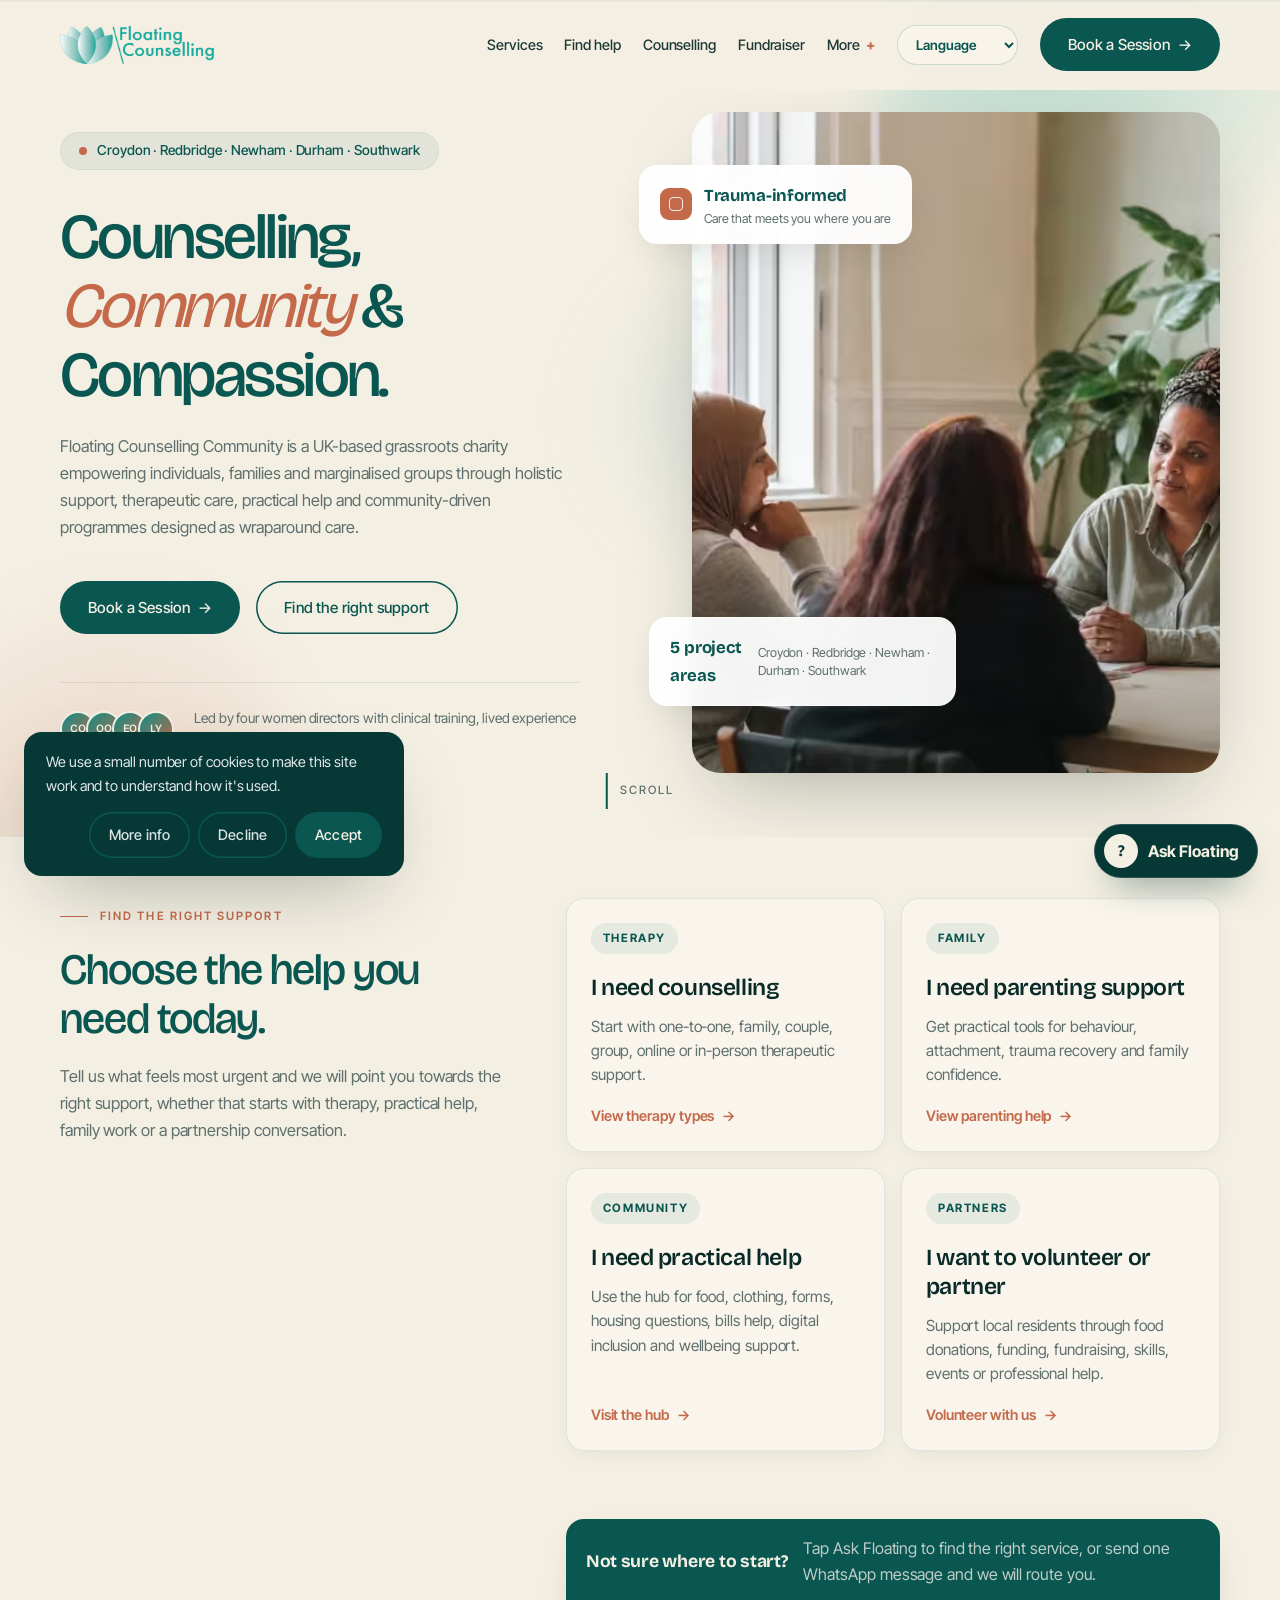
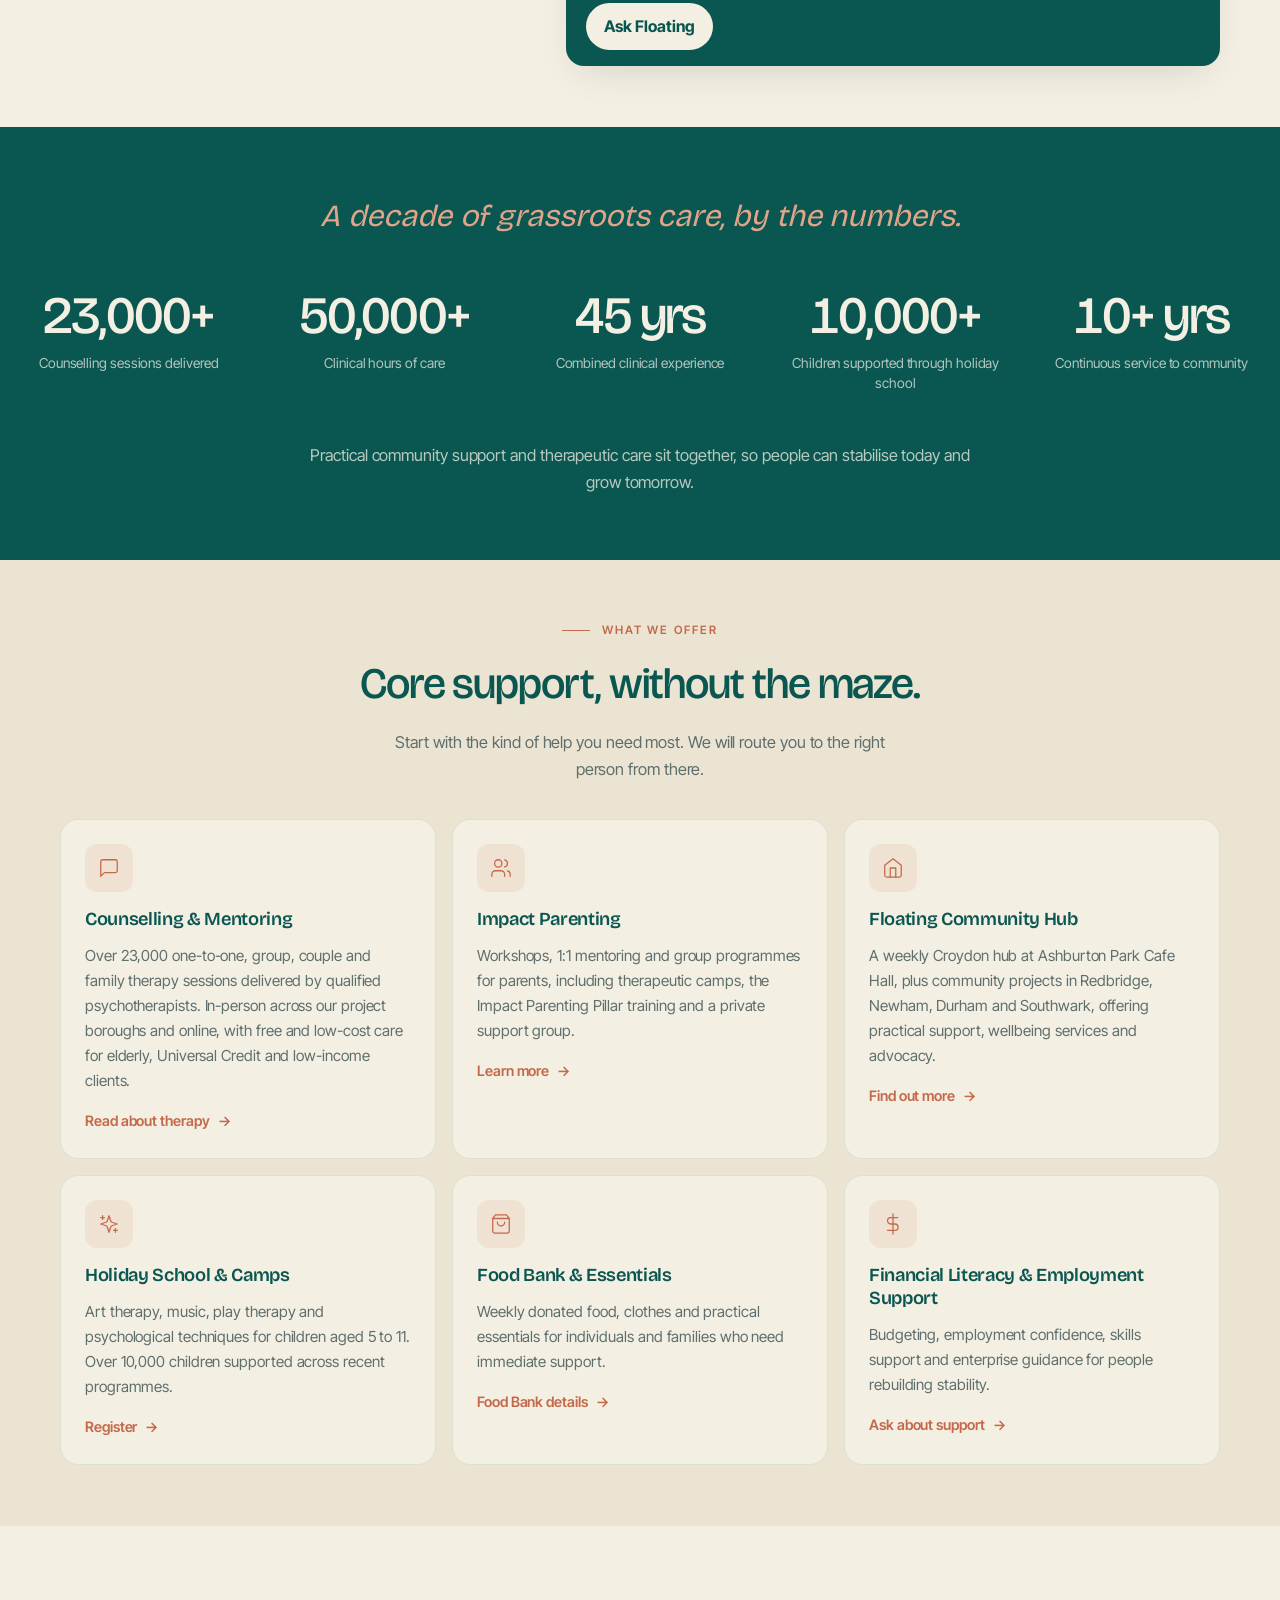
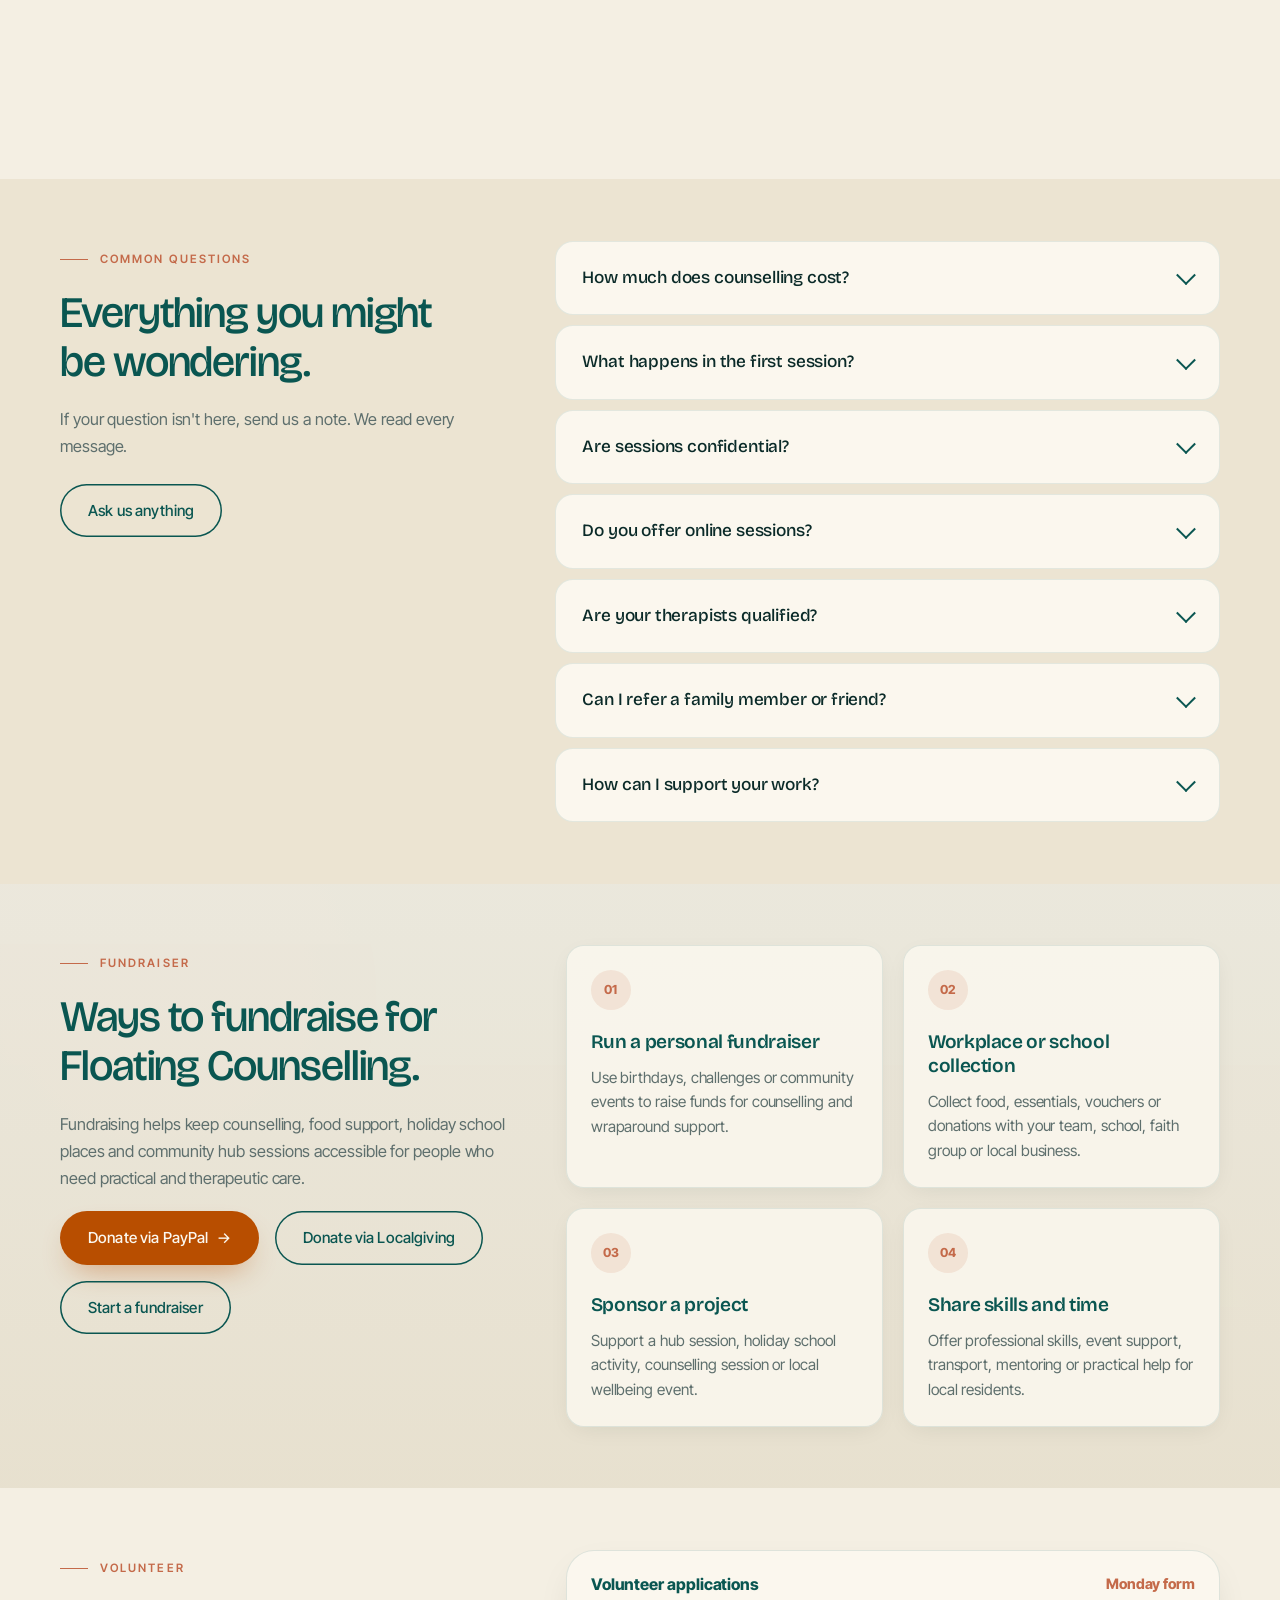
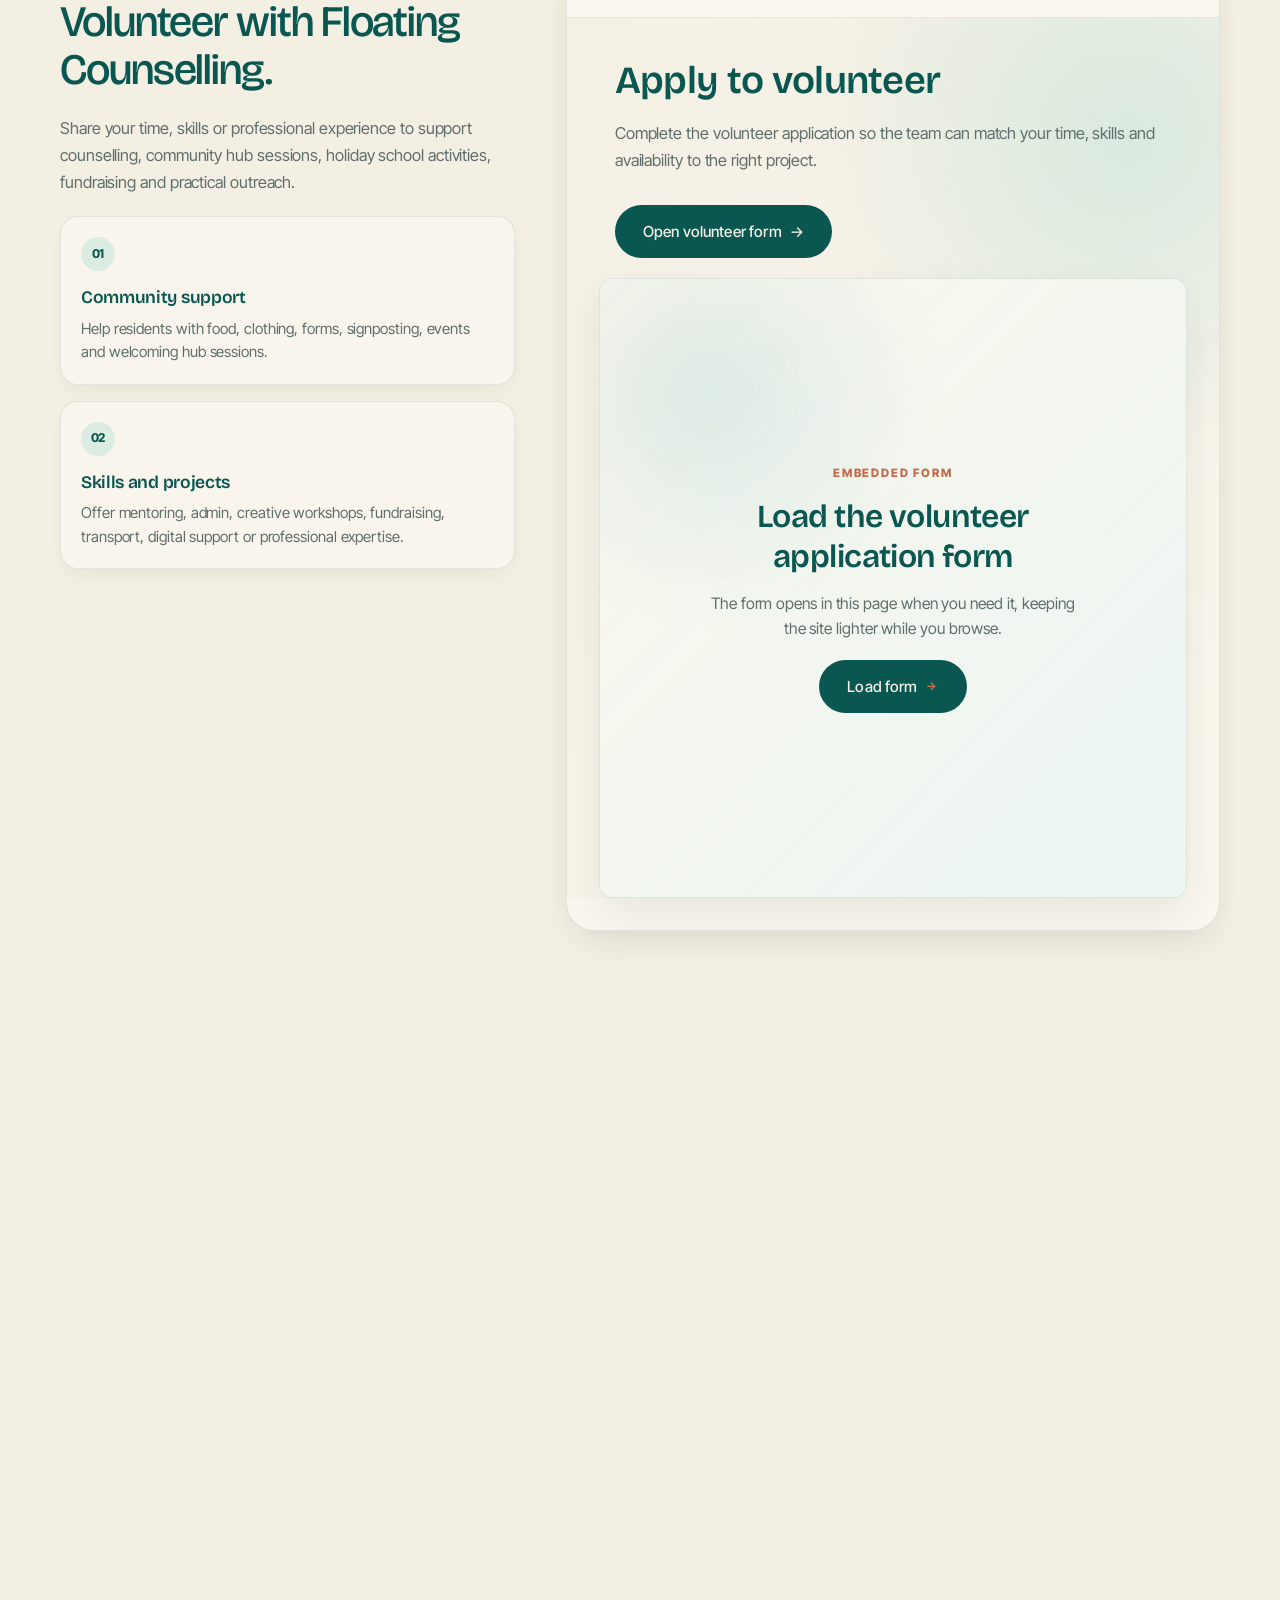
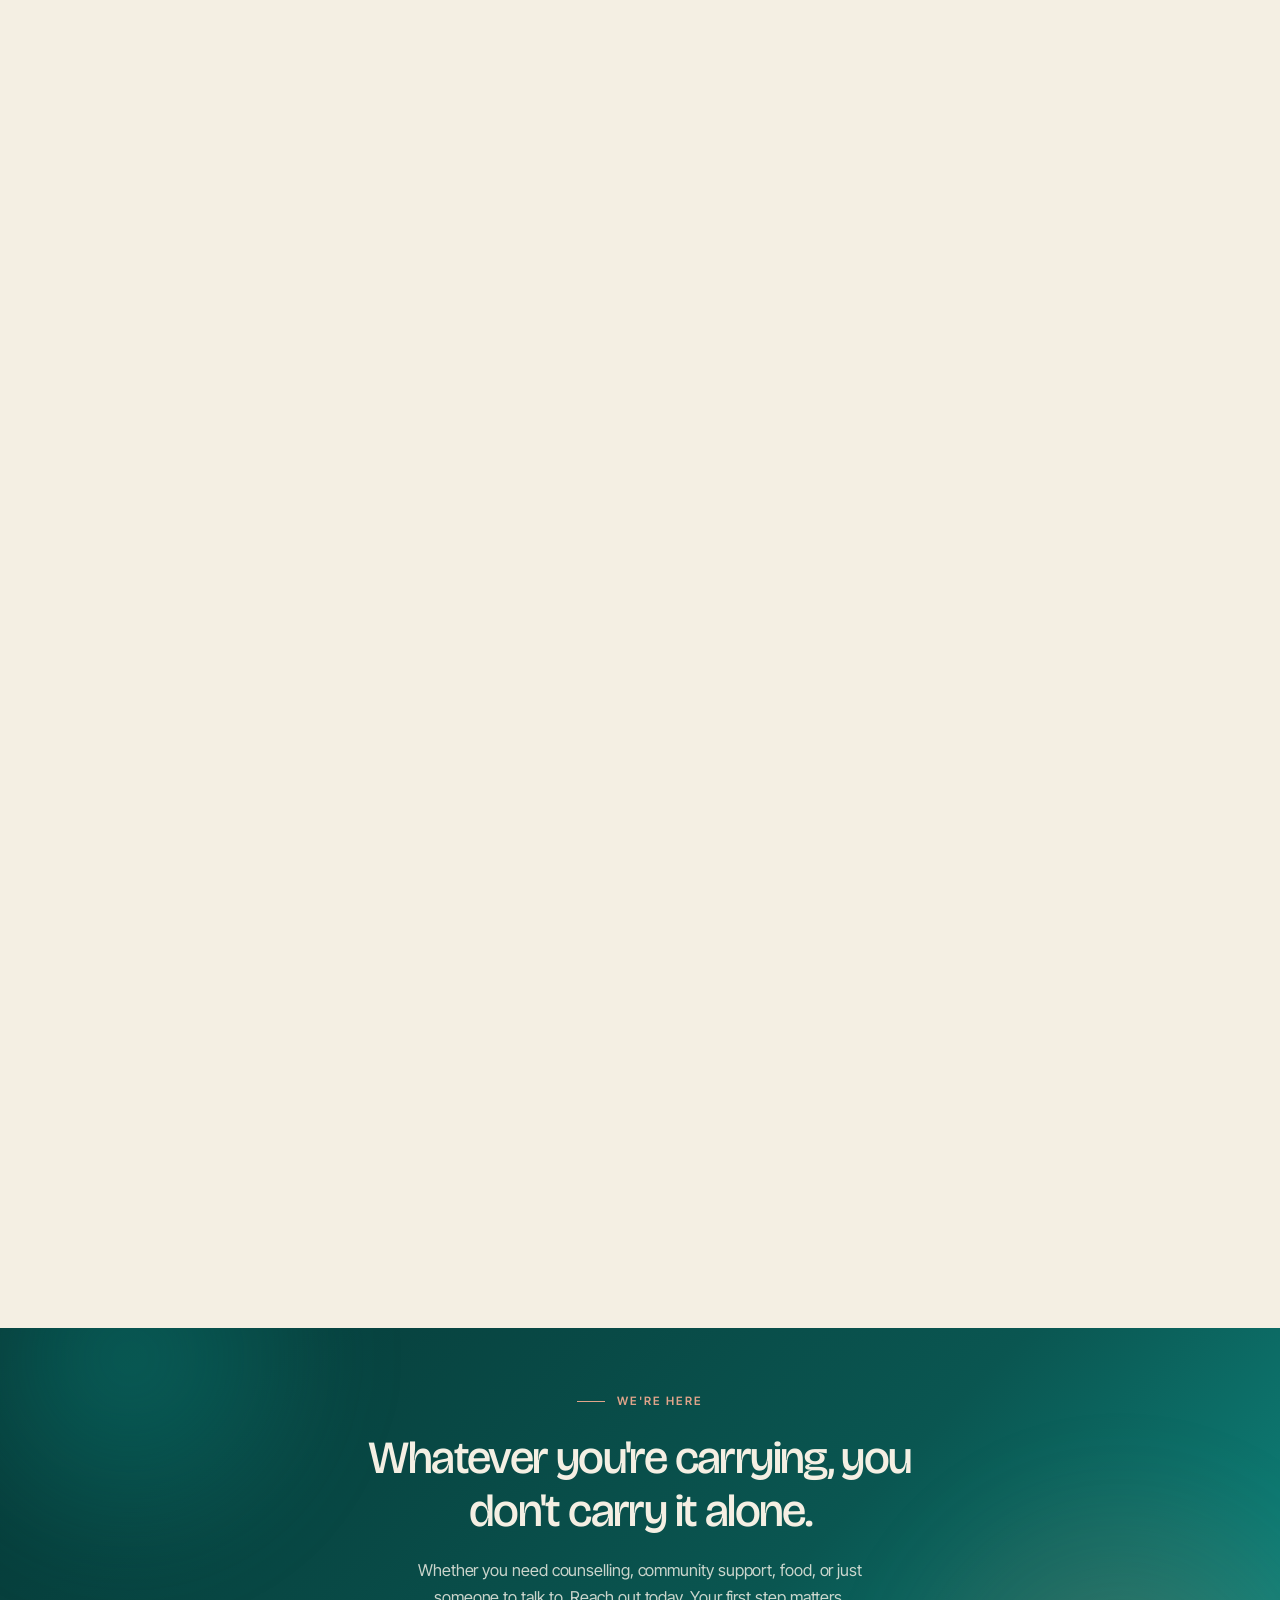
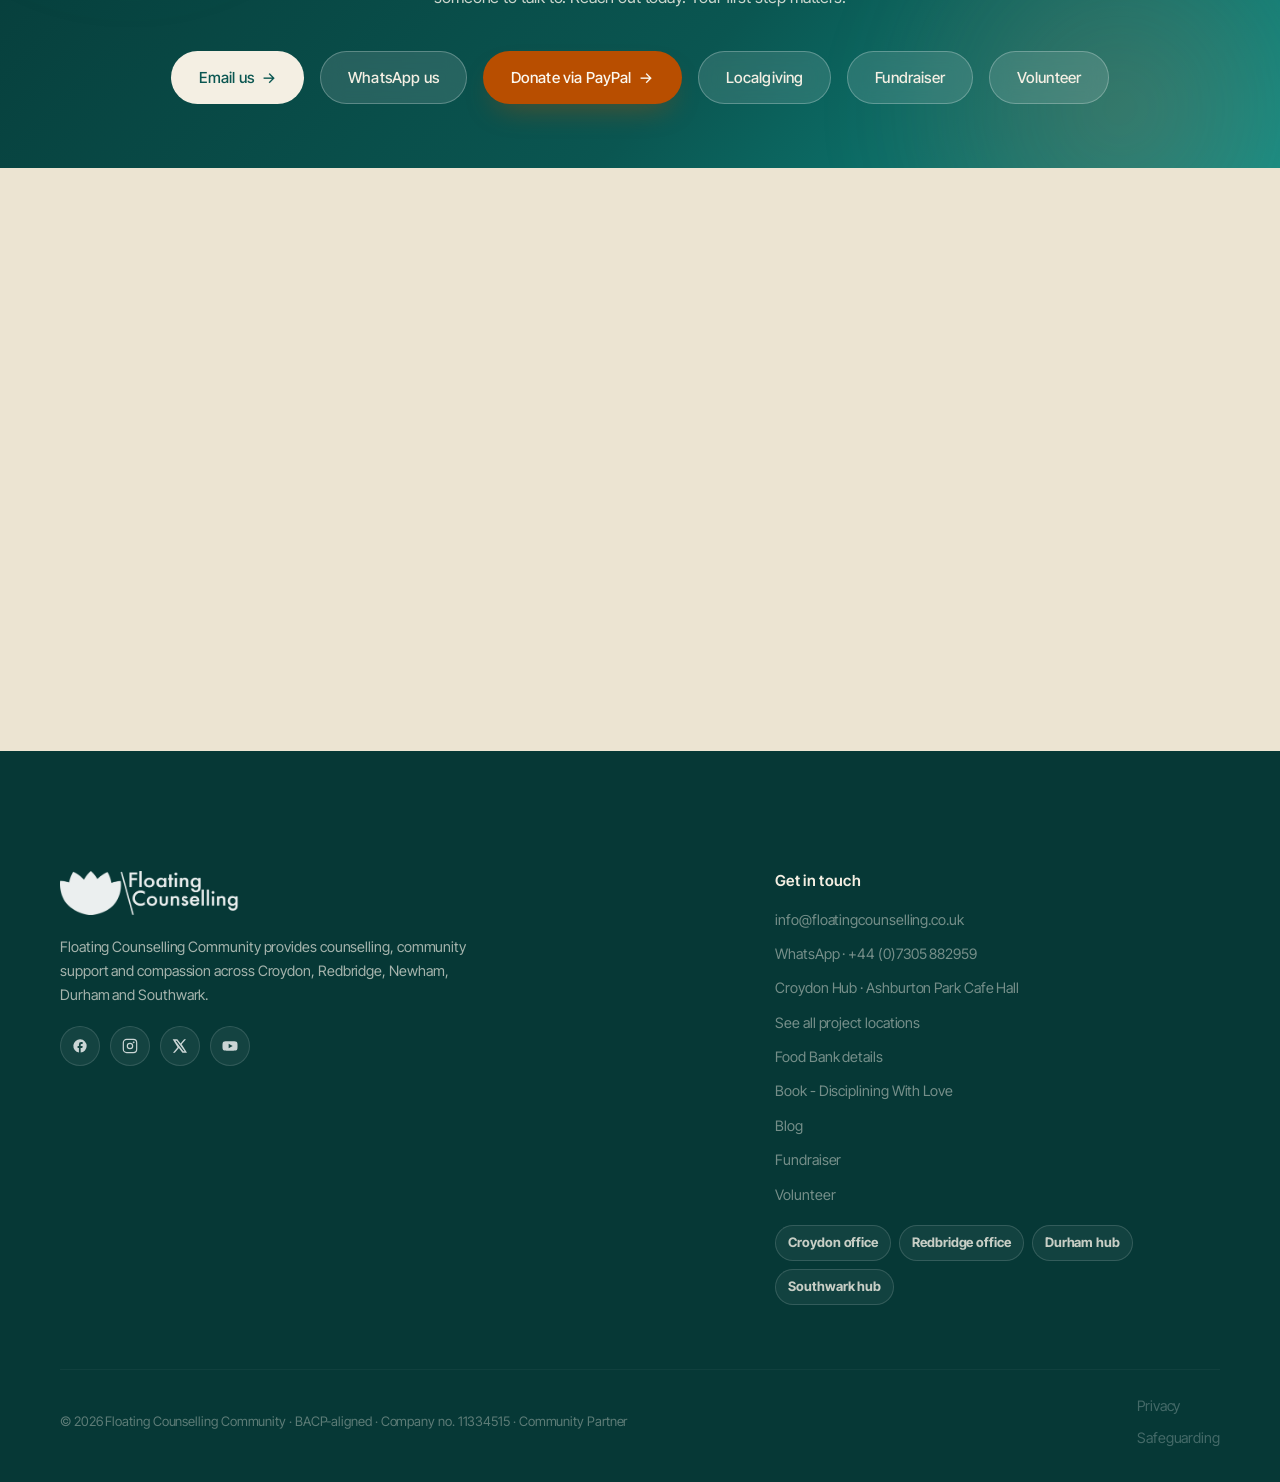
==== commit 4ba1cf5a: "Fix Wix book and blog routes" ====
--- a/index.html
+++ b/index.html
@@ -12,10 +12,10 @@
   <link rel="canonical" href="https://www.floatingcounselling.co.uk/">
 
   <!-- Favicon -->
-  <link rel="icon" type="image/svg+xml" href="images/favicon.svg?v=20260606-02">
-  <link rel="icon" type="image/png" sizes="32x32" href="images/favicon-32.png?v=20260606-02">
-  <link rel="icon" type="image/png" sizes="512x512" href="images/favicon-512.png?v=20260606-02">
-  <link rel="apple-touch-icon" sizes="180x180" href="images/favicon-180.png?v=20260606-02">
+  <link rel="icon" type="image/svg+xml" href="images/favicon.svg?v=20260606-03">
+  <link rel="icon" type="image/png" sizes="32x32" href="images/favicon-32.png?v=20260606-03">
+  <link rel="icon" type="image/png" sizes="512x512" href="images/favicon-512.png?v=20260606-03">
+  <link rel="apple-touch-icon" sizes="180x180" href="images/favicon-180.png?v=20260606-03">
 
   <!-- Open Graph -->
   <meta property="og:type" content="website">
@@ -50,7 +50,7 @@
     imagesizes="(max-width: 720px) 92vw, (max-width: 1100px) 480px, 560px"
   >
 
-  <link rel="stylesheet" href="styles.css?v=20260606-02">
+  <link rel="stylesheet" href="styles.css?v=20260606-03">
 
   <!-- JSON-LD: SEO/GEO graph -->
   <script id="floating-home-seo-jsonld" type="application/ld+json">
@@ -305,8 +305,8 @@
   </script>
 
   <!-- Lightweight native interactions -->
-  <script defer src="floating-translation.js?v=20260606-02"></script>
-  <script defer src="script.js?v=20260606-02"></script>
+  <script defer src="floating-translation.js?v=20260606-03"></script>
+  <script defer src="script.js?v=20260606-03"></script>
 </head>
 <body>
 
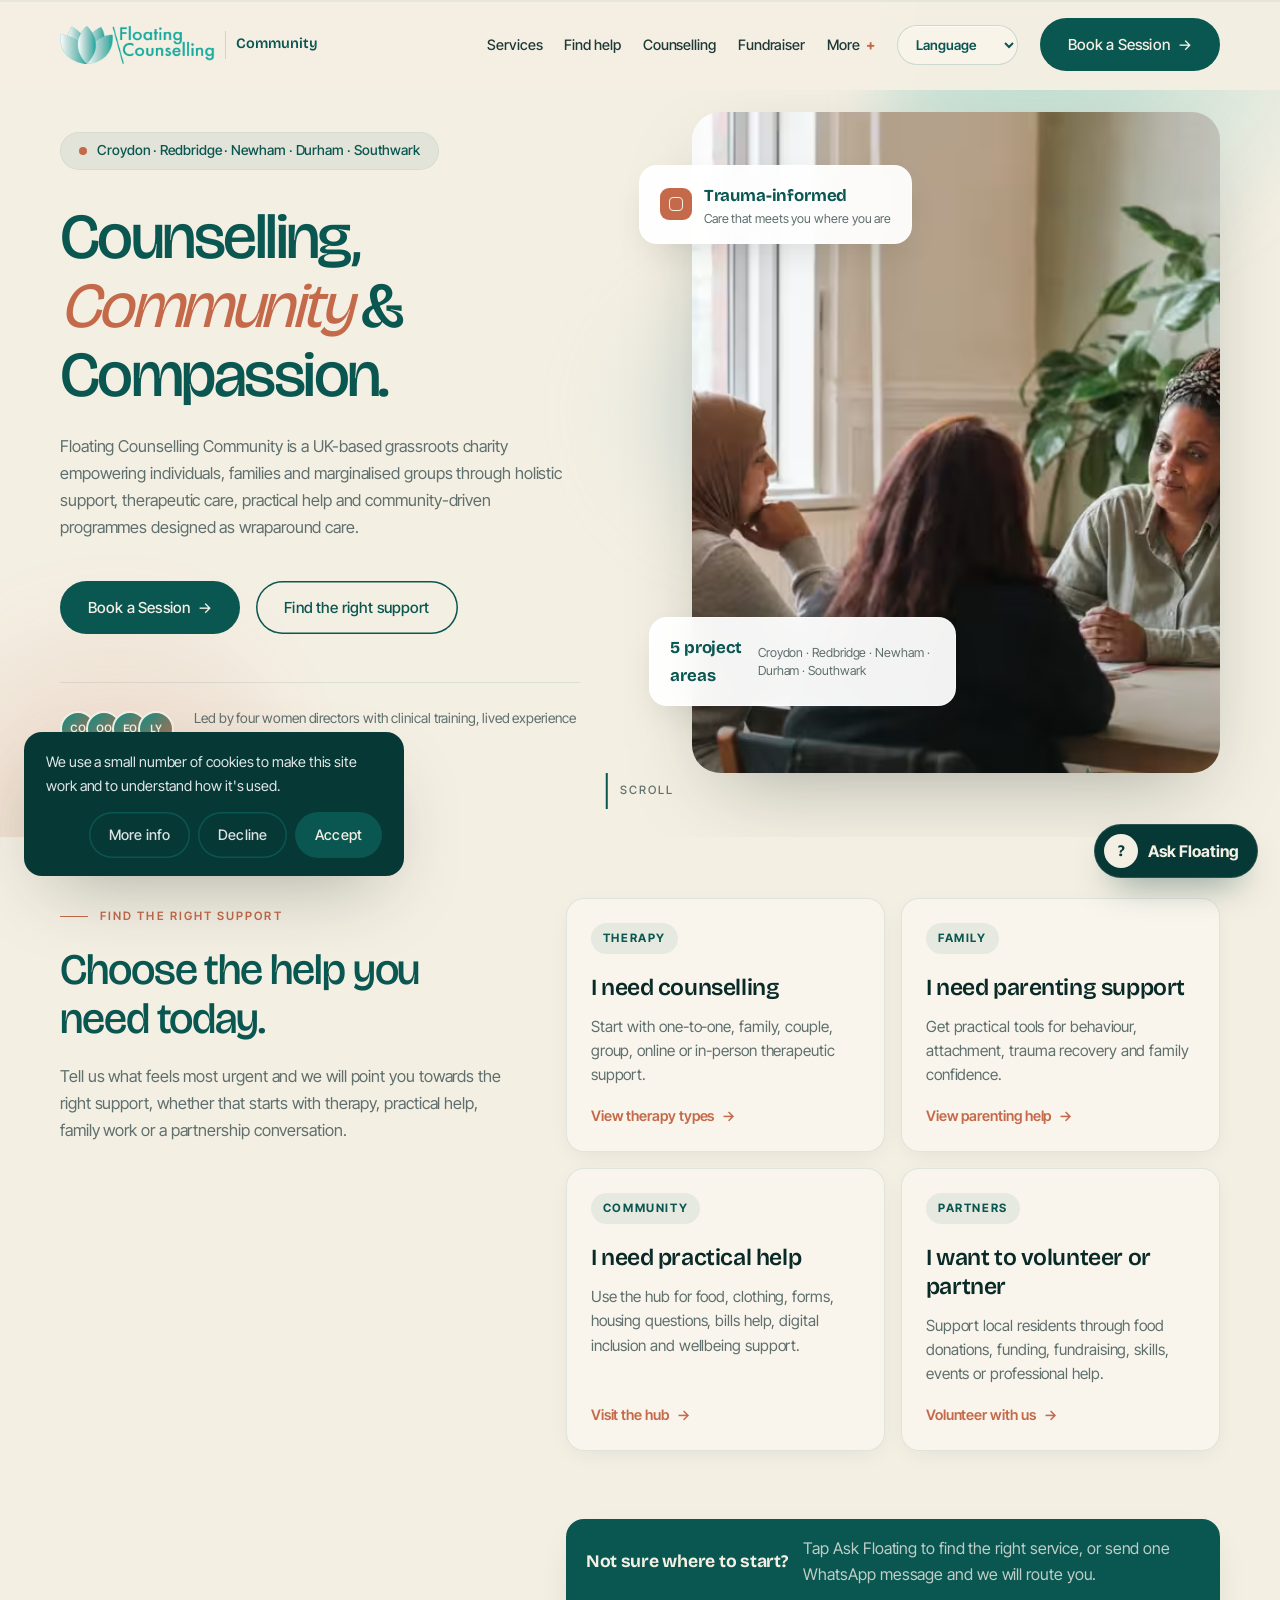
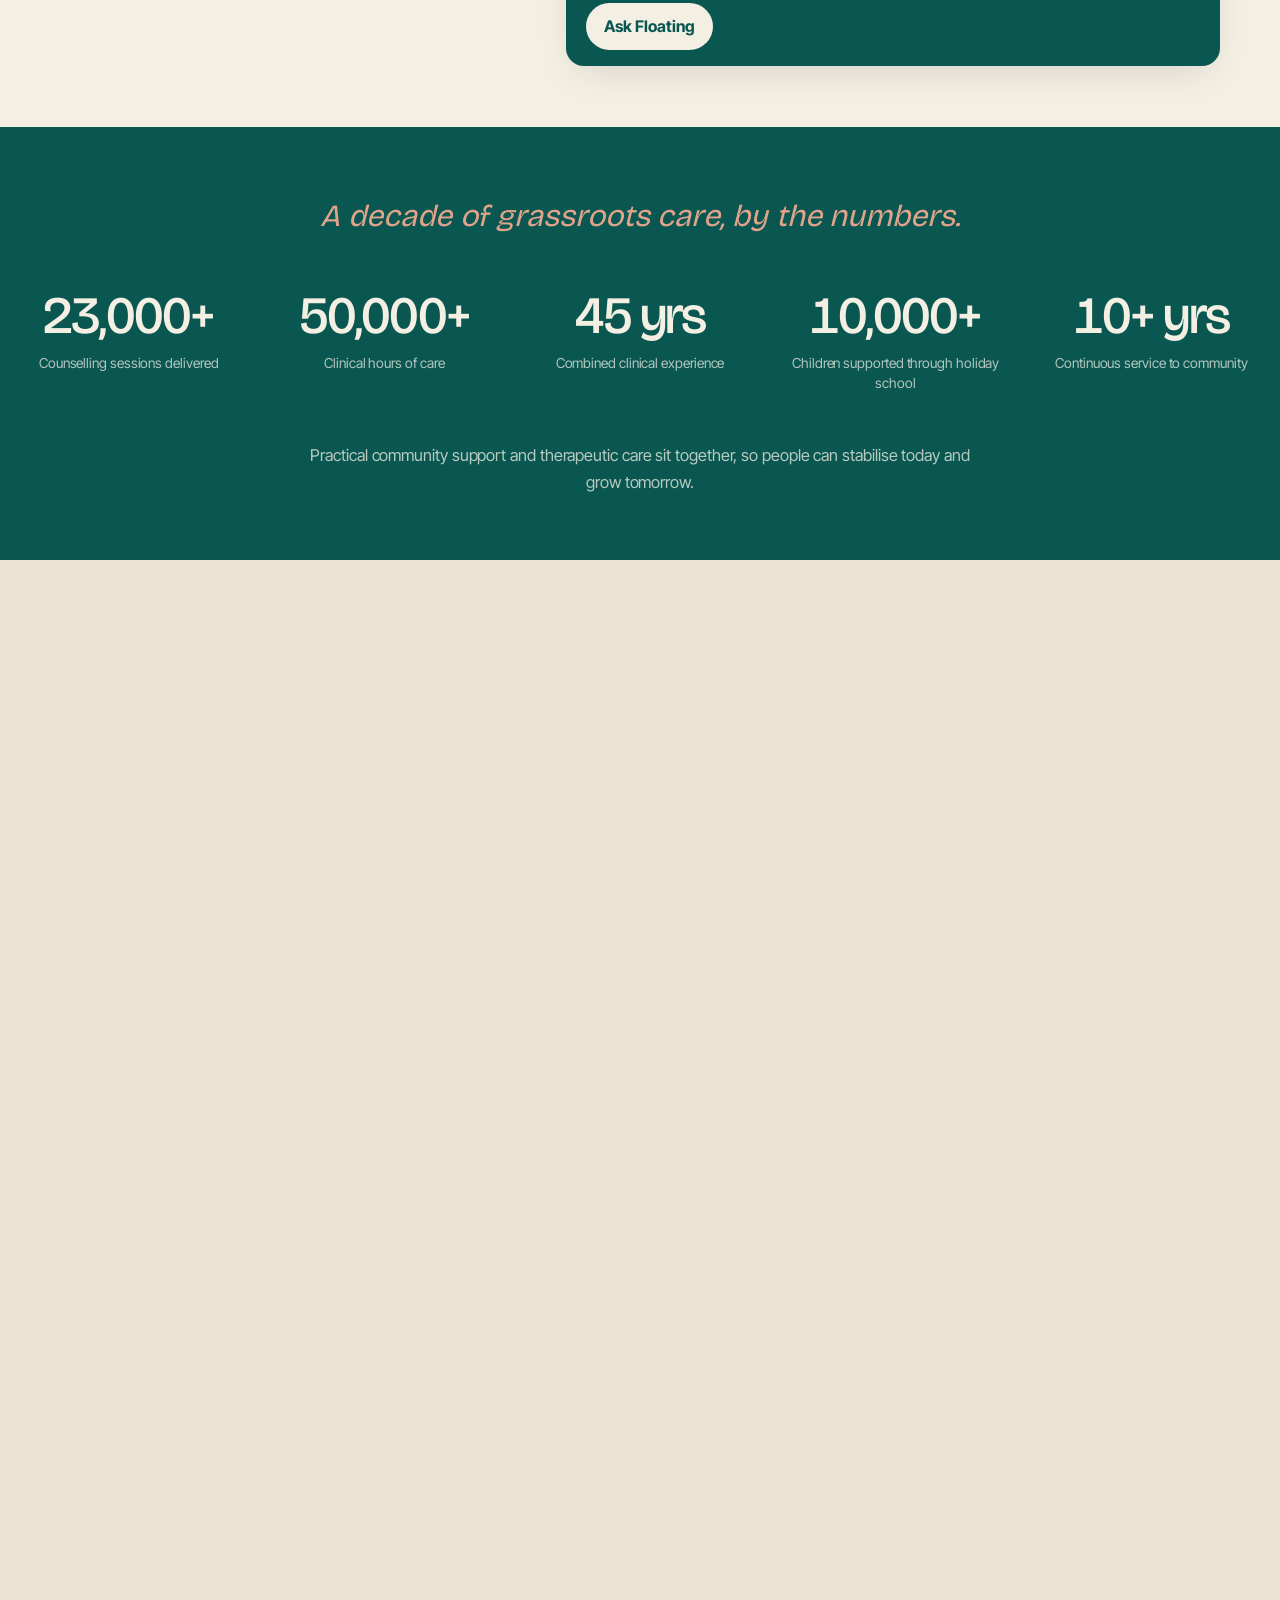
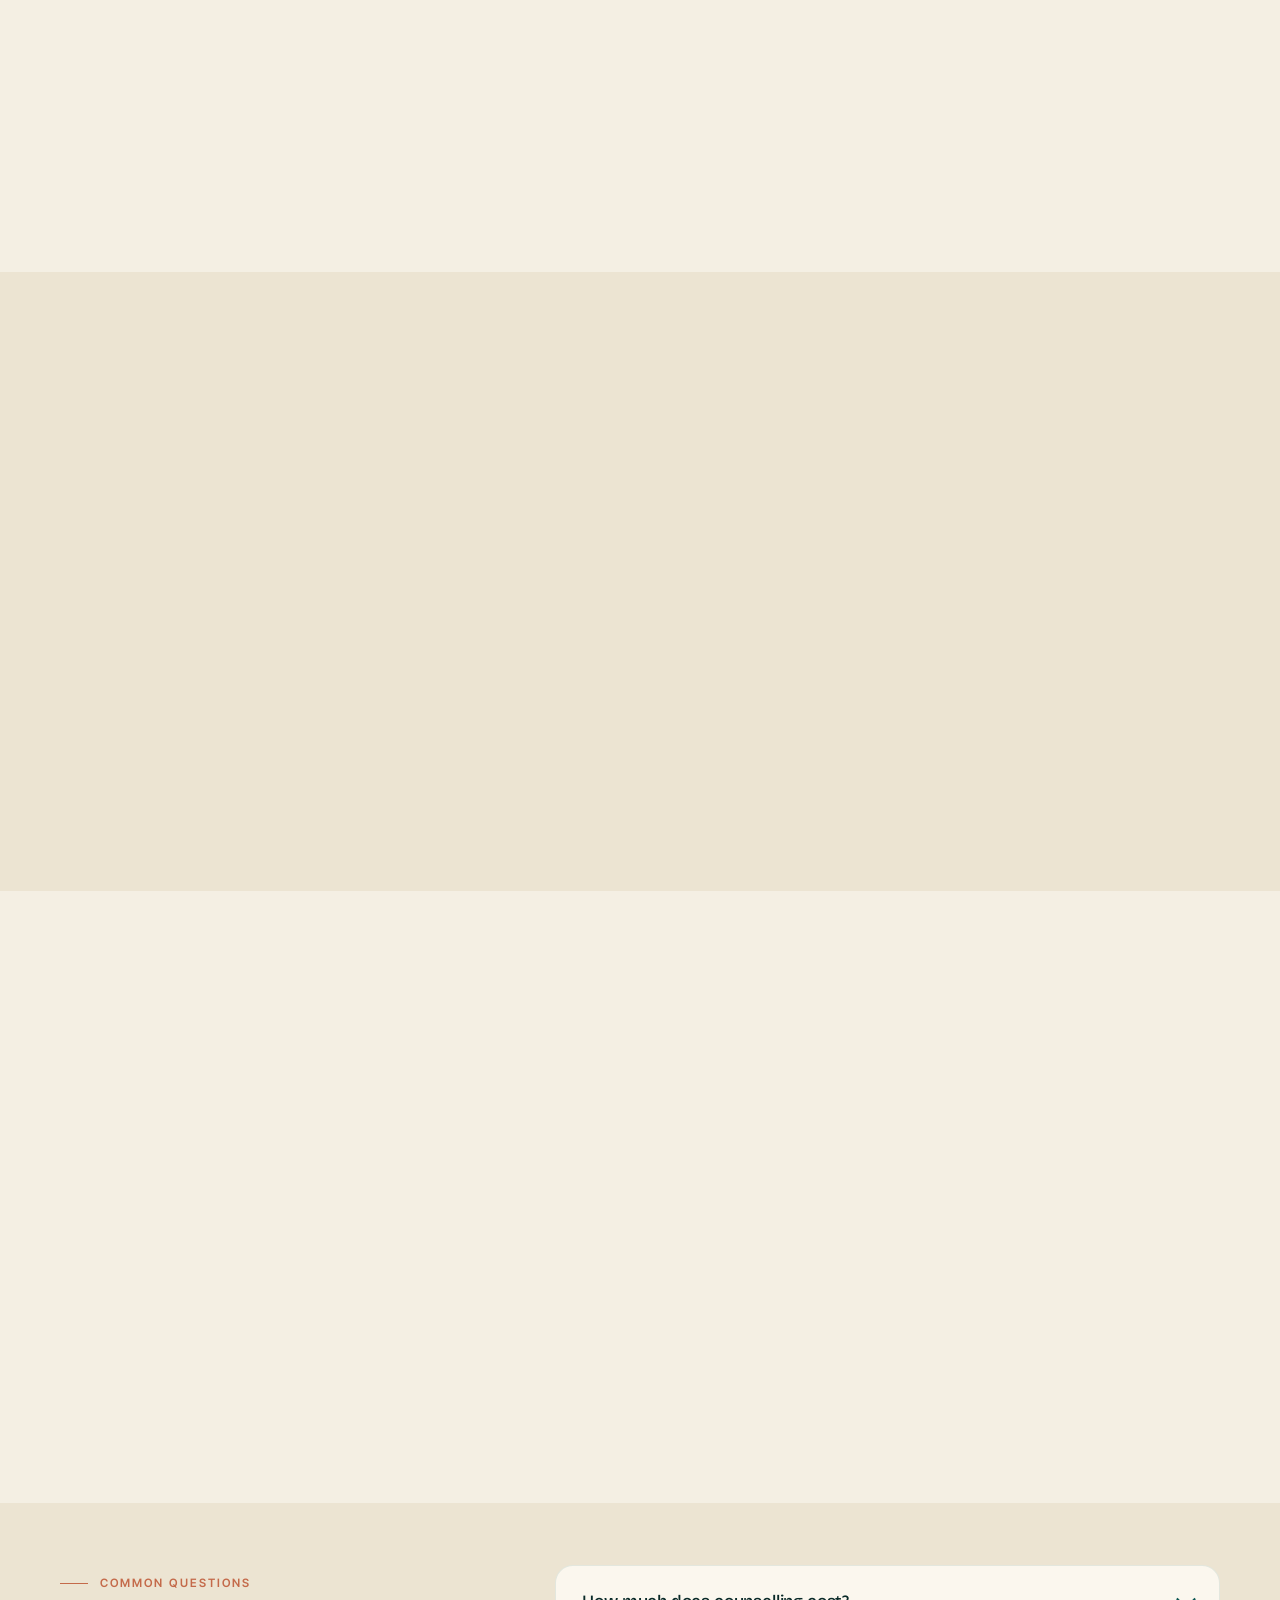
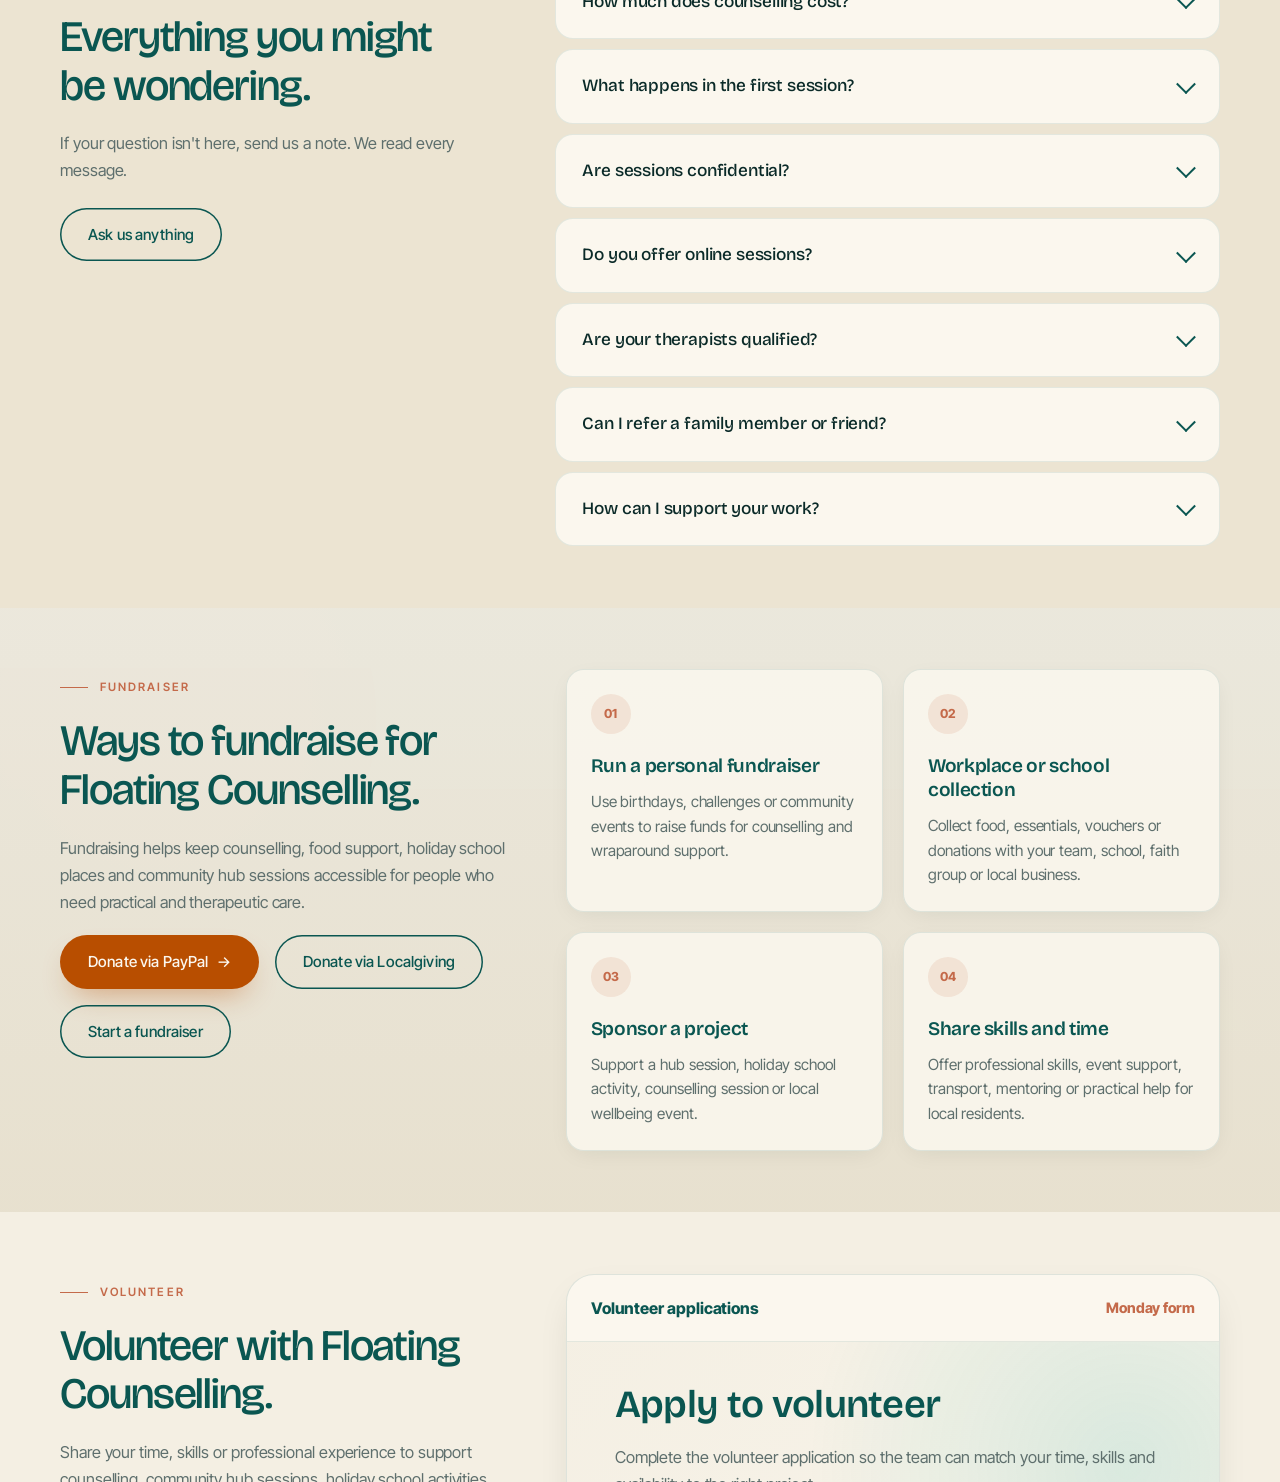
==== commit 8cfc19f3: "Show Community in site header" ====
--- a/index.html
+++ b/index.html
@@ -12,10 +12,10 @@
   <link rel="canonical" href="https://www.floatingcounselling.co.uk/">
 
   <!-- Favicon -->
-  <link rel="icon" type="image/svg+xml" href="images/favicon.svg?v=20260606-03">
-  <link rel="icon" type="image/png" sizes="32x32" href="images/favicon-32.png?v=20260606-03">
-  <link rel="icon" type="image/png" sizes="512x512" href="images/favicon-512.png?v=20260606-03">
-  <link rel="apple-touch-icon" sizes="180x180" href="images/favicon-180.png?v=20260606-03">
+  <link rel="icon" type="image/svg+xml" href="images/favicon.svg?v=20260606-04">
+  <link rel="icon" type="image/png" sizes="32x32" href="images/favicon-32.png?v=20260606-04">
+  <link rel="icon" type="image/png" sizes="512x512" href="images/favicon-512.png?v=20260606-04">
+  <link rel="apple-touch-icon" sizes="180x180" href="images/favicon-180.png?v=20260606-04">
 
   <!-- Open Graph -->
   <meta property="og:type" content="website">
@@ -50,7 +50,7 @@
     imagesizes="(max-width: 720px) 92vw, (max-width: 1100px) 480px, 560px"
   >
 
-  <link rel="stylesheet" href="styles.css?v=20260606-03">
+  <link rel="stylesheet" href="styles.css?v=20260606-04">
 
   <!-- JSON-LD: SEO/GEO graph -->
   <script id="floating-home-seo-jsonld" type="application/ld+json">
@@ -305,8 +305,8 @@
   </script>
 
   <!-- Lightweight native interactions -->
-  <script defer src="floating-translation.js?v=20260606-03"></script>
-  <script defer src="script.js?v=20260606-03"></script>
+  <script defer src="floating-translation.js?v=20260606-04"></script>
+  <script defer src="script.js?v=20260606-04"></script>
 </head>
 <body>
 
@@ -319,8 +319,9 @@
 <!-- ═══════════ NAVBAR ═══════════ -->
 <nav class="navbar" id="navbar" aria-label="Primary">
   <div class="container">
-    <a href="#home" class="nav-logo" data-magnetic aria-label="Floating Counselling — Home">
+    <a href="#home" class="nav-logo" data-magnetic aria-label="Floating Counselling Community - Home">
       <img src="images/logo.webp" alt="Floating Counselling" class="nav-logo-img" width="180" height="44" decoding="async">
+      <span class="nav-brand-name">Community</span>
     </a>
     <ul class="nav-links" id="navLinks">
       <li><a href="#services">Services</a></li>
@@ -1263,8 +1264,9 @@
   <div class="container">
     <div class="footer-grid footer-grid--compact">
       <div class="footer-brand">
-        <a href="#home" class="nav-logo footer-logo" aria-label="Floating Counselling — Home">
+        <a href="#home" class="nav-logo footer-logo" aria-label="Floating Counselling Community - Home">
           <img src="images/logo.webp" alt="Floating Counselling" class="nav-logo-img" width="180" height="44" loading="lazy" decoding="async">
+          <span class="nav-brand-name">Community</span>
         </a>
         <p>Floating Counselling Community provides counselling, community support and compassion across Croydon, Redbridge, Newham, Durham and Southwark.</p>
         <div class="footer-socials" aria-label="Social links">
--- a/styles.css
+++ b/styles.css
@@ -172,7 +172,7 @@
 .navbar .container { display: flex; align-items: center; justify-content: space-between; gap: 32px; }
 
 .nav-logo {
-  display: inline-flex; align-items: center;
+  display: inline-flex; align-items: center; gap: 10px;
   line-height: 1;
 }
 .nav-logo-img {
@@ -181,6 +181,23 @@
 }
 .navbar.scrolled .nav-logo-img { height: 32px; }
 .nav-logo:hover .nav-logo-img { opacity: 0.78; }
+.nav-brand-name {
+  display: inline-flex;
+  align-items: center;
+  min-height: 28px;
+  padding-left: 10px;
+  border-left: 1px solid rgba(10,86,81,0.18);
+  color: var(--clr-primary);
+  font-family: var(--font-display);
+  font-size: 0.9rem;
+  font-weight: 600;
+  letter-spacing: 0;
+  white-space: nowrap;
+}
+.navbar.scrolled .nav-brand-name {
+  min-height: 24px;
+  font-size: 0.82rem;
+}
 
 /* Footer logo on dark background — invert to white */
 .footer-logo .nav-logo-img {
@@ -189,6 +206,10 @@
   opacity: 0.92;
 }
 .footer-logo:hover .nav-logo-img { opacity: 1; }
+.footer-logo .nav-brand-name {
+  border-left-color: rgba(251,247,238,0.24);
+  color: var(--clr-bg);
+}
 
 .nav-links { display: flex; gap: 22px; list-style: none; align-items: center; }
 .nav-links a {
@@ -3146,6 +3167,12 @@
     min-height: 44px;
     align-items: center;
   }
+  .nav-brand-name,
+  .navbar.scrolled .nav-brand-name {
+    min-height: 22px;
+    padding-left: 8px;
+    font-size: 0.76rem;
+  }
   .nav-links {
     display: none;
     position: absolute;
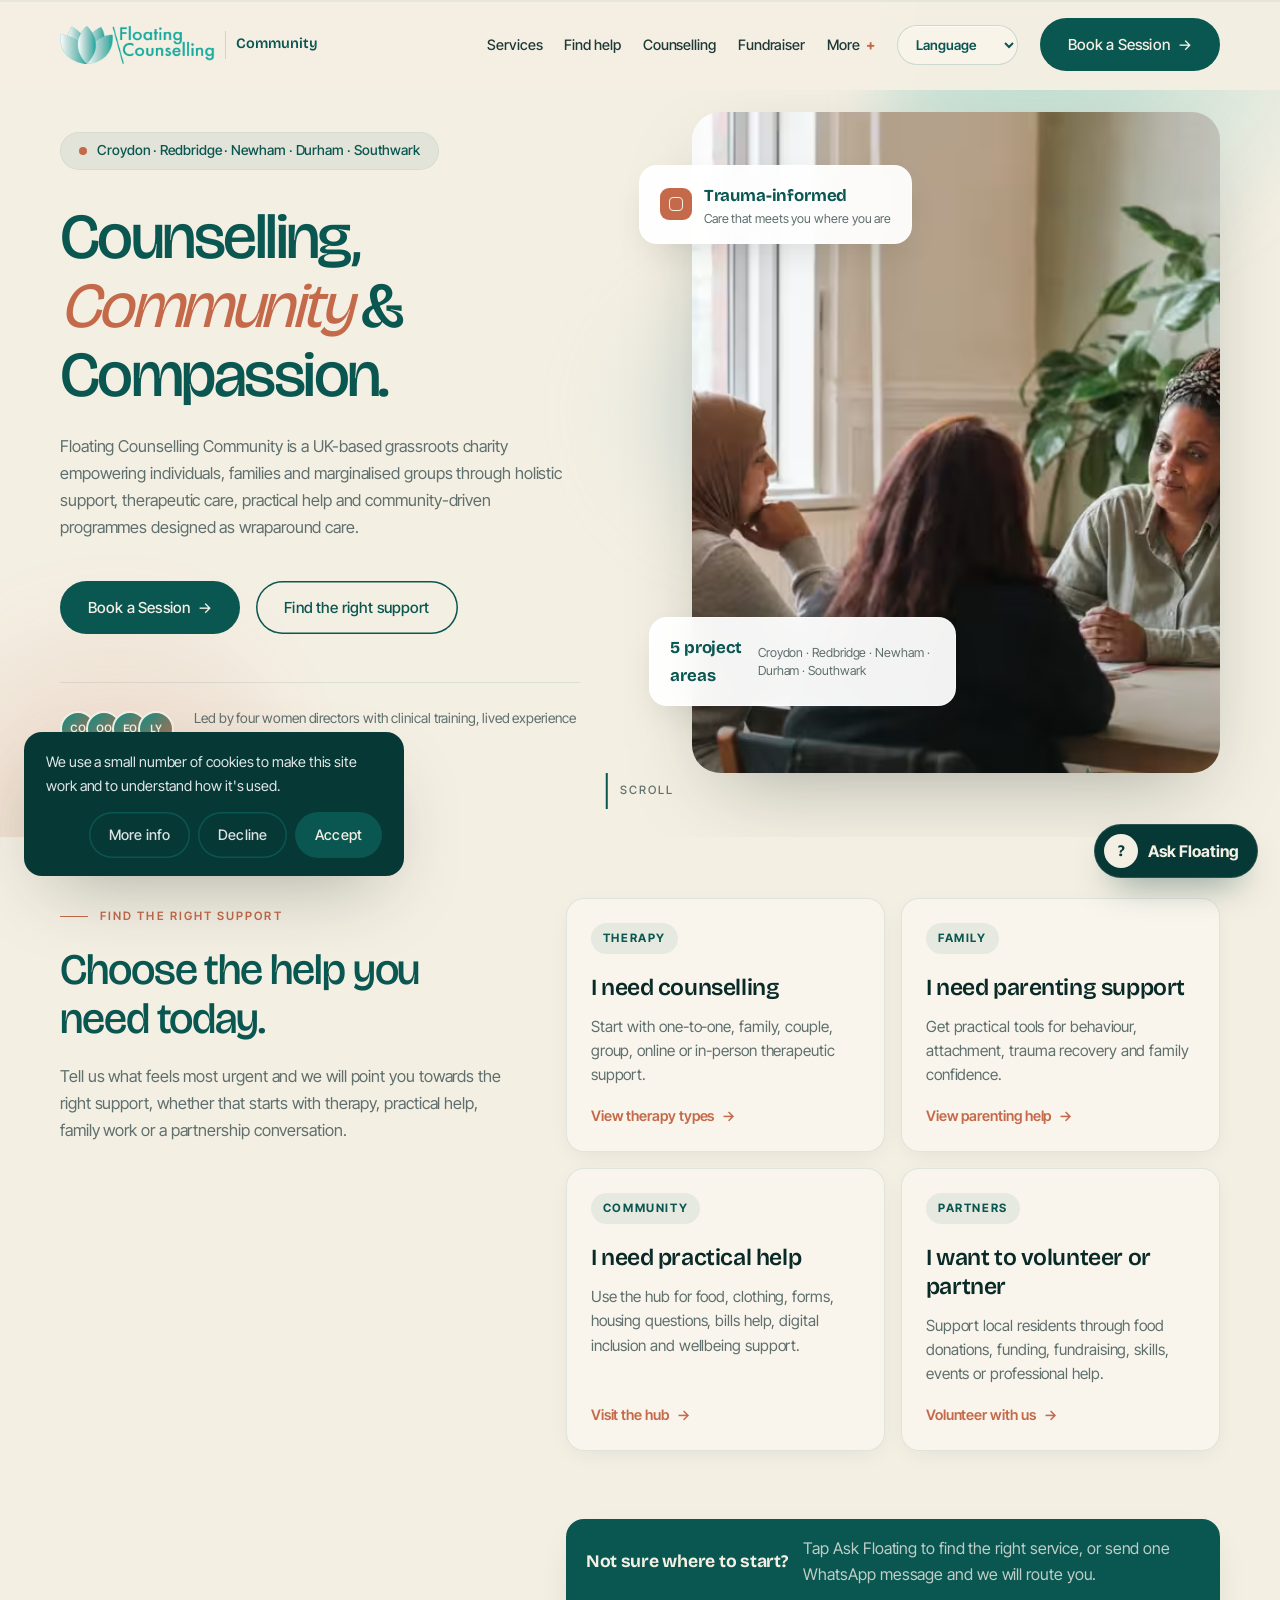
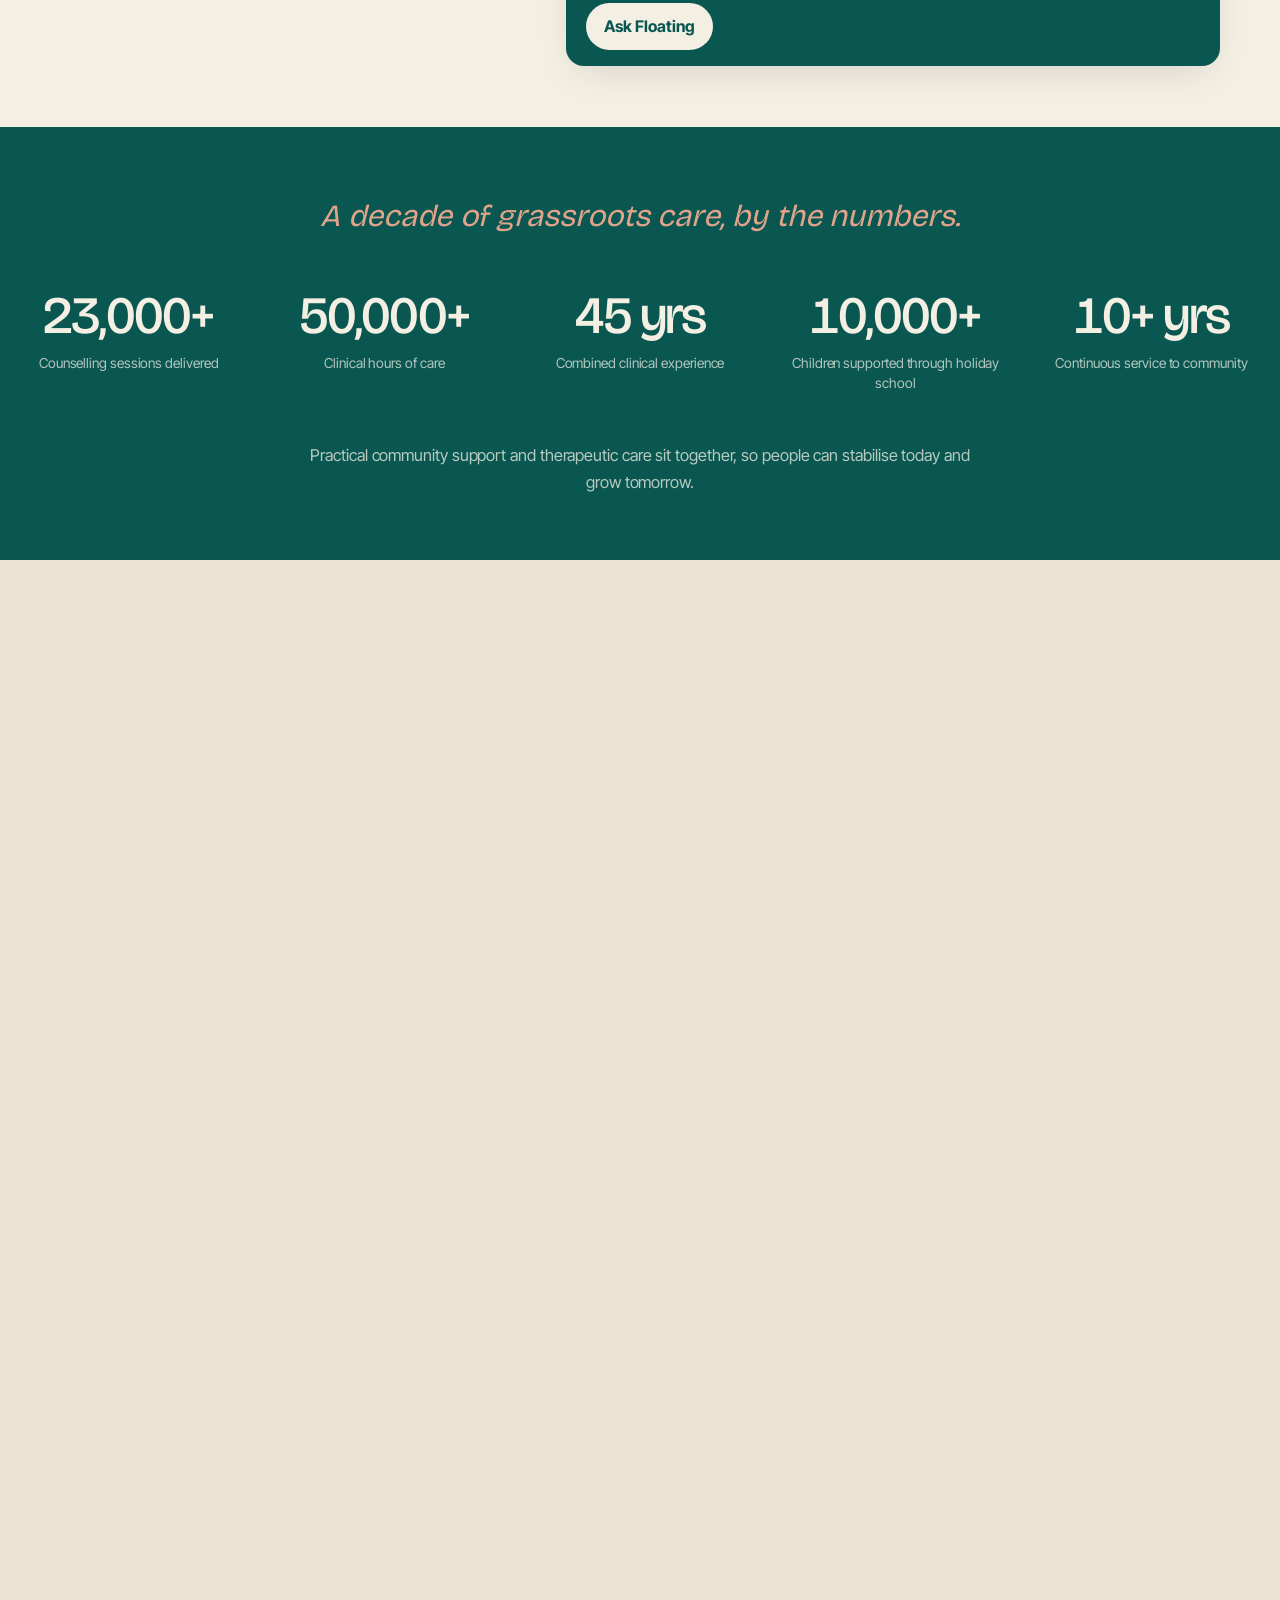
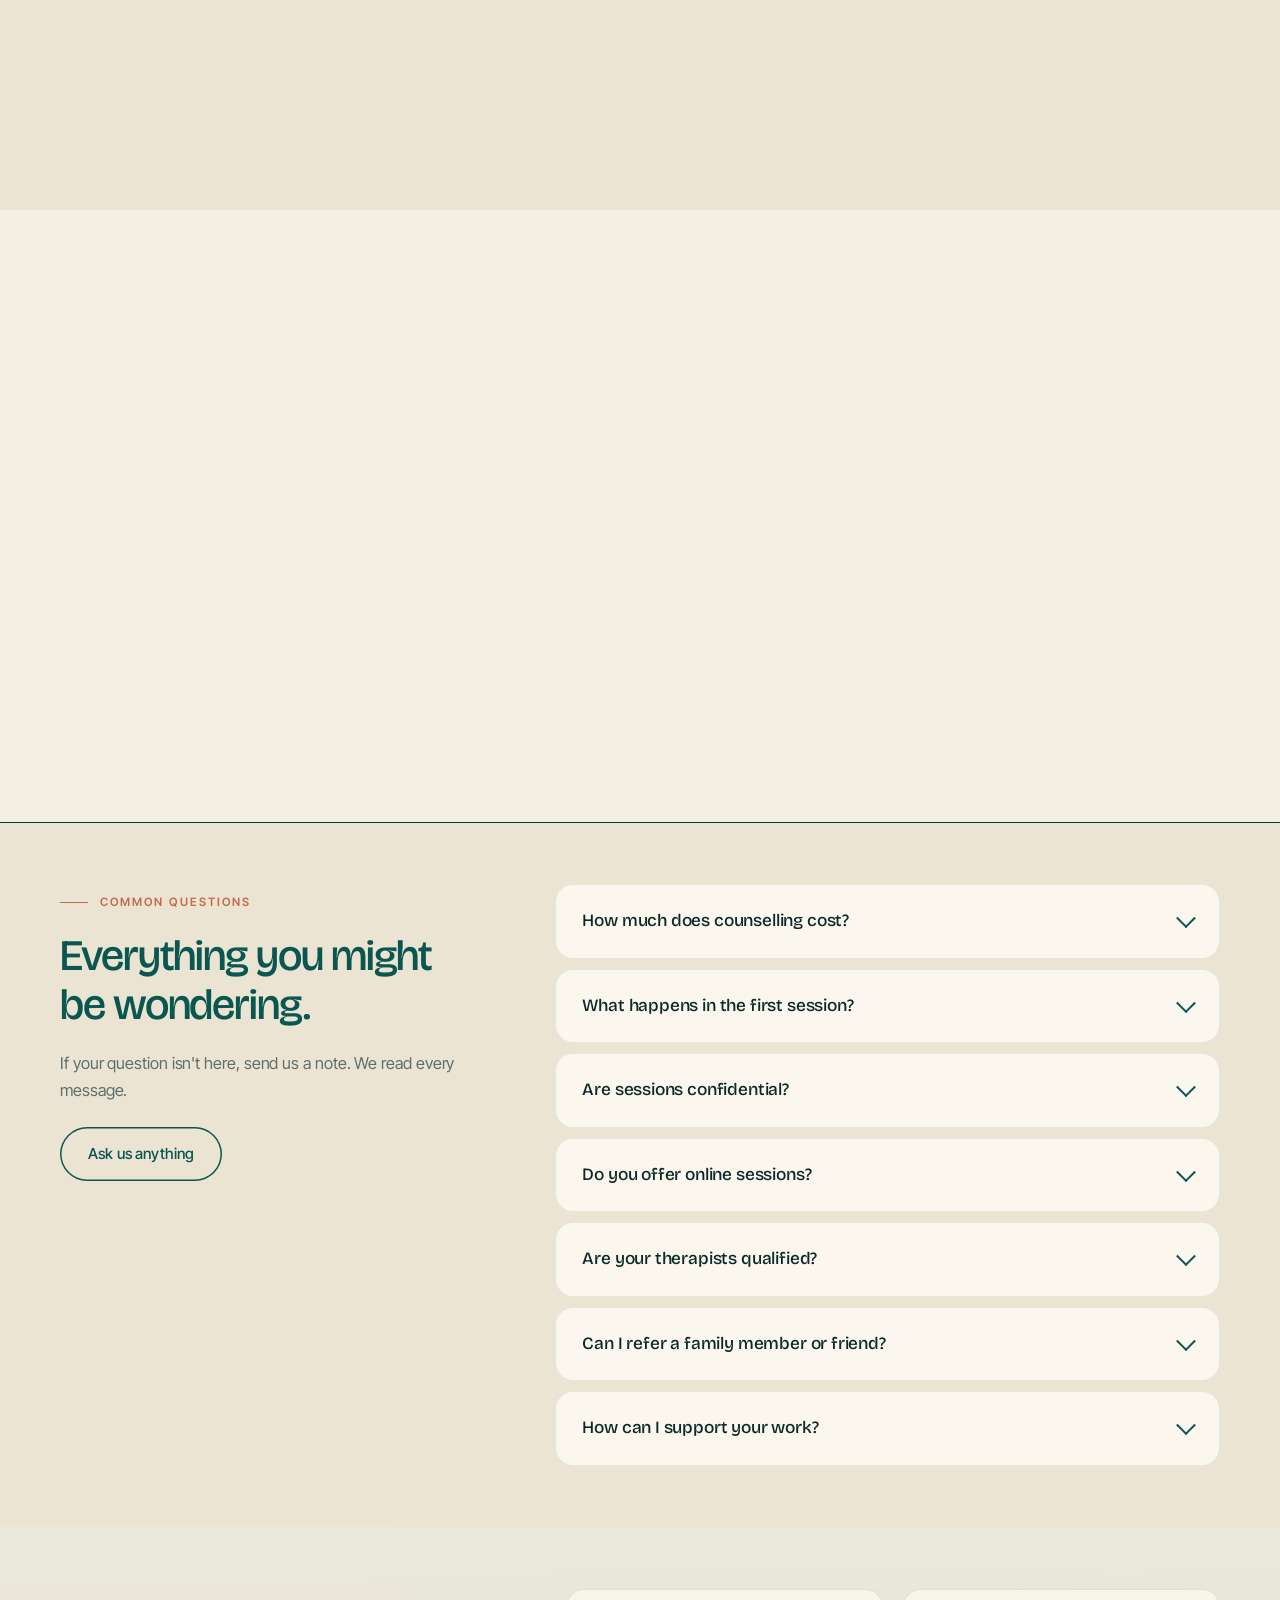
==== commit b1861155: "Add BetterHelp feedback across main pages" ====
--- a/index.html
+++ b/index.html
@@ -12,10 +12,10 @@
   <link rel="canonical" href="https://www.floatingcounselling.co.uk/">
 
   <!-- Favicon -->
-  <link rel="icon" type="image/svg+xml" href="images/favicon.svg?v=20260606-04">
-  <link rel="icon" type="image/png" sizes="32x32" href="images/favicon-32.png?v=20260606-04">
-  <link rel="icon" type="image/png" sizes="512x512" href="images/favicon-512.png?v=20260606-04">
-  <link rel="apple-touch-icon" sizes="180x180" href="images/favicon-180.png?v=20260606-04">
+  <link rel="icon" type="image/svg+xml" href="images/favicon.svg?v=20260606-05">
+  <link rel="icon" type="image/png" sizes="32x32" href="images/favicon-32.png?v=20260606-05">
+  <link rel="icon" type="image/png" sizes="512x512" href="images/favicon-512.png?v=20260606-05">
+  <link rel="apple-touch-icon" sizes="180x180" href="images/favicon-180.png?v=20260606-05">
 
   <!-- Open Graph -->
   <meta property="og:type" content="website">
@@ -50,7 +50,7 @@
     imagesizes="(max-width: 720px) 92vw, (max-width: 1100px) 480px, 560px"
   >
 
-  <link rel="stylesheet" href="styles.css?v=20260606-04">
+  <link rel="stylesheet" href="styles.css?v=20260606-05">
 
   <!-- JSON-LD: SEO/GEO graph -->
   <script id="floating-home-seo-jsonld" type="application/ld+json">
@@ -305,8 +305,8 @@
   </script>
 
   <!-- Lightweight native interactions -->
-  <script defer src="floating-translation.js?v=20260606-04"></script>
-  <script defer src="script.js?v=20260606-04"></script>
+  <script defer src="floating-translation.js?v=20260606-05"></script>
+  <script defer src="script.js?v=20260606-05"></script>
 </head>
 <body>
 
@@ -612,6 +612,13 @@
         <span data-cms-text="about.quote">"Resilience and self-confidence saved my life."</span>
         <cite data-cms-text="about.quoteByline">Celestina Oniye-Thomas — Founder &amp; CEO</cite>
       </blockquote>
+      <div class="founder-links" aria-label="Founder profile links">
+        <a class="founder-link" href="https://www.betterhelp.com/celestina-oniye-thomas/" target="_blank" rel="noopener">BetterHelp profile</a>
+        <a class="founder-link" href="https://insidecroydon.com/2022/05/05/croydon-voluntary-action-names-new-area-vice-chairs/" target="_blank" rel="noopener">CVA co-chair profile</a>
+        <a class="founder-link" href="https://youtu.be/78Z5GyICITI?si=IaoGq0kYwWx4Ssrt" target="_blank" rel="noopener">Business podcast</a>
+        <a class="founder-link" href="https://open.spotify.com/episode/106bJm6ZQ4sdLeMDfy7nLs?si=zenkxGgATj6ZGdM7fafprQ" target="_blank" rel="noopener">Motherhood podcast</a>
+        <a class="founder-link" href="https://cvalive.org.uk/empowering-the-community/networks/local-community-partnerships/" target="_blank" rel="noopener">Local Community Partnership</a>
+      </div>
       <div class="about-values" data-stagger>
         <div class="value-item"><span class="check"><svg viewBox="0 0 24 24" fill="none" stroke="currentColor" stroke-width="2" stroke-linecap="round" stroke-linejoin="round"><polyline points="20 6 9 17 4 12"/></svg></span> Trauma-Informed Care</div>
         <div class="value-item"><span class="check"><svg viewBox="0 0 24 24" fill="none" stroke="currentColor" stroke-width="2" stroke-linecap="round" stroke-linejoin="round"><polyline points="20 6 9 17 4 12"/></svg></span> Culturally Relevant</div>
@@ -833,6 +840,36 @@
   </div>
 </section>
 
+<section id="client-feedback" class="section section--cream">
+  <div class="container">
+    <header class="section-header">
+      <div class="section-label" data-parallax data-speed="-0.3"><span></span> Client feedback</div>
+      <h2 class="section-title" data-split="lines">People feel heard, safe and guided.</h2>
+      <p class="section-subtitle" data-split="words">Themes from Celestina Oniye-Thomas's public BetterHelp reviews, reflected alongside Floating Counselling Community's online and in-person care.</p>
+    </header>
+    <div class="client-feedback-grid" data-stagger>
+      <article class="client-feedback-card" data-card>
+        <h3>Understood without over-explaining</h3>
+        <p>Clients describe feeling quickly understood, including around culture, womanhood and identity, with support that helps them find their own next step.</p>
+        <span class="client-feedback-source">Public BetterHelp feedback</span>
+      </article>
+      <article class="client-feedback-card" data-card>
+        <h3>A safe space to speak openly</h3>
+        <p>Review themes highlight warmth, patience and a non-judgemental space where people can talk through anxiety, trauma, relationships and life changes.</p>
+        <span class="client-feedback-source">Public BetterHelp feedback</span>
+      </article>
+      <article class="client-feedback-card" data-card>
+        <h3>Practical direction</h3>
+        <p>Feedback points to clear reflections, realistic options and useful techniques that help people simplify complex issues and move forward at their own pace.</p>
+        <span class="client-feedback-source">Public BetterHelp feedback</span>
+      </article>
+    </div>
+    <div class="section-actions">
+      <a href="https://www.betterhelp.com/celestina-oniye-thomas/" class="btn btn-ghost" target="_blank" rel="noopener" data-magnetic>View BetterHelp profile</a>
+    </div>
+  </div>
+</section>
+
 <!-- ═══════════ TEAM ═══════════ -->
 <section id="team" class="section section--cream">
   <div class="container">
@@ -848,6 +885,7 @@
         <div class="role">CEO &amp; Head of Charitable Operations</div>
         <div class="team-actions">
           <a href="mailto:info@floatingcounselling.co.uk" class="email">Email</a>
+          <a href="https://www.betterhelp.com/celestina-oniye-thomas/" class="team-readmore" target="_blank" rel="noopener">BetterHelp <span>→</span></a>
           <a href="https://uk.linkedin.com/in/celestina-oniye-thomas" class="team-readmore" target="_blank" rel="noopener">Read more <span>→</span></a>
         </div>
       </article>
--- a/styles.css
+++ b/styles.css
@@ -1752,6 +1752,67 @@
   font-family: var(--font-body); font-weight: 600; margin-bottom: 2px; letter-spacing: 0;
 }
 .testimonial-author span { font-size: 0.78rem; color: var(--clr-text-muted); }
+
+.client-feedback-grid {
+  display: grid;
+  grid-template-columns: repeat(3, 1fr);
+  gap: var(--s-5);
+}
+.client-feedback-card {
+  min-height: 100%;
+  padding: var(--s-6);
+  border: 1px solid var(--clr-line);
+  border-radius: var(--radius);
+  background: var(--clr-bg);
+}
+.client-feedback-card h3 {
+  margin-bottom: var(--s-3);
+  color: var(--clr-primary);
+  font-size: 1.08rem;
+}
+.client-feedback-card p {
+  color: var(--clr-text-light);
+  font-size: 0.98rem;
+  line-height: 1.65;
+}
+.client-feedback-source {
+  display: block;
+  margin-top: var(--s-4);
+  color: var(--clr-accent);
+  font-size: 0.78rem;
+  font-weight: 600;
+  letter-spacing: 0;
+}
+.section-actions {
+  display: flex;
+  flex-wrap: wrap;
+  justify-content: center;
+  gap: var(--s-4);
+  margin-top: var(--s-7);
+}
+.founder-links {
+  display: flex;
+  flex-wrap: wrap;
+  gap: 10px;
+  margin-top: var(--s-5);
+}
+.founder-link {
+  display: inline-flex;
+  align-items: center;
+  min-height: 38px;
+  padding: 9px 14px;
+  border: 1px solid var(--clr-line);
+  border-radius: 999px;
+  background: rgba(251,247,238,0.7);
+  color: var(--clr-primary);
+  font-size: 0.84rem;
+  font-weight: 600;
+}
+.founder-link:hover {
+  border-color: rgba(10,86,81,0.28);
+  background: var(--clr-bg);
+  color: var(--clr-primary-soft);
+}
 
 /* ═══════════════════════════════════════════
    TEAM
@@ -3117,6 +3178,9 @@
   .services-grid, .testimonials-grid, .team-grid, .blog-grid {
     grid-template-columns: repeat(2, 1fr);
   }
+  .client-feedback-grid {
+    grid-template-columns: repeat(2, 1fr);
+  }
   .about-grid, .hub-grid, .school-grid, .book-grid, .original-feature-grid {
     grid-template-columns: 1fr; gap: 60px;
   }
@@ -3329,6 +3393,10 @@
     grid-template-columns: minmax(0, 1fr);
     gap: 12px;
   }
+  .client-feedback-grid {
+    grid-template-columns: minmax(0, 1fr);
+    gap: 12px;
+  }
   .support-flow {
     grid-template-columns: minmax(0, 1fr);
   }
@@ -3622,6 +3690,14 @@
   .cta-section { padding: 48px 0; }
   .cta-buttons { flex-direction: column; align-items: stretch; }
   .cta-buttons .btn { justify-content: center; width: 100%; }
+  .section-actions {
+    flex-direction: column;
+    align-items: stretch;
+  }
+  .section-actions .btn {
+    justify-content: center;
+    width: 100%;
+  }
 
   /* Footer */
   .footer { padding: 56px 0 calc(96px + env(safe-area-inset-bottom, 0px)); }
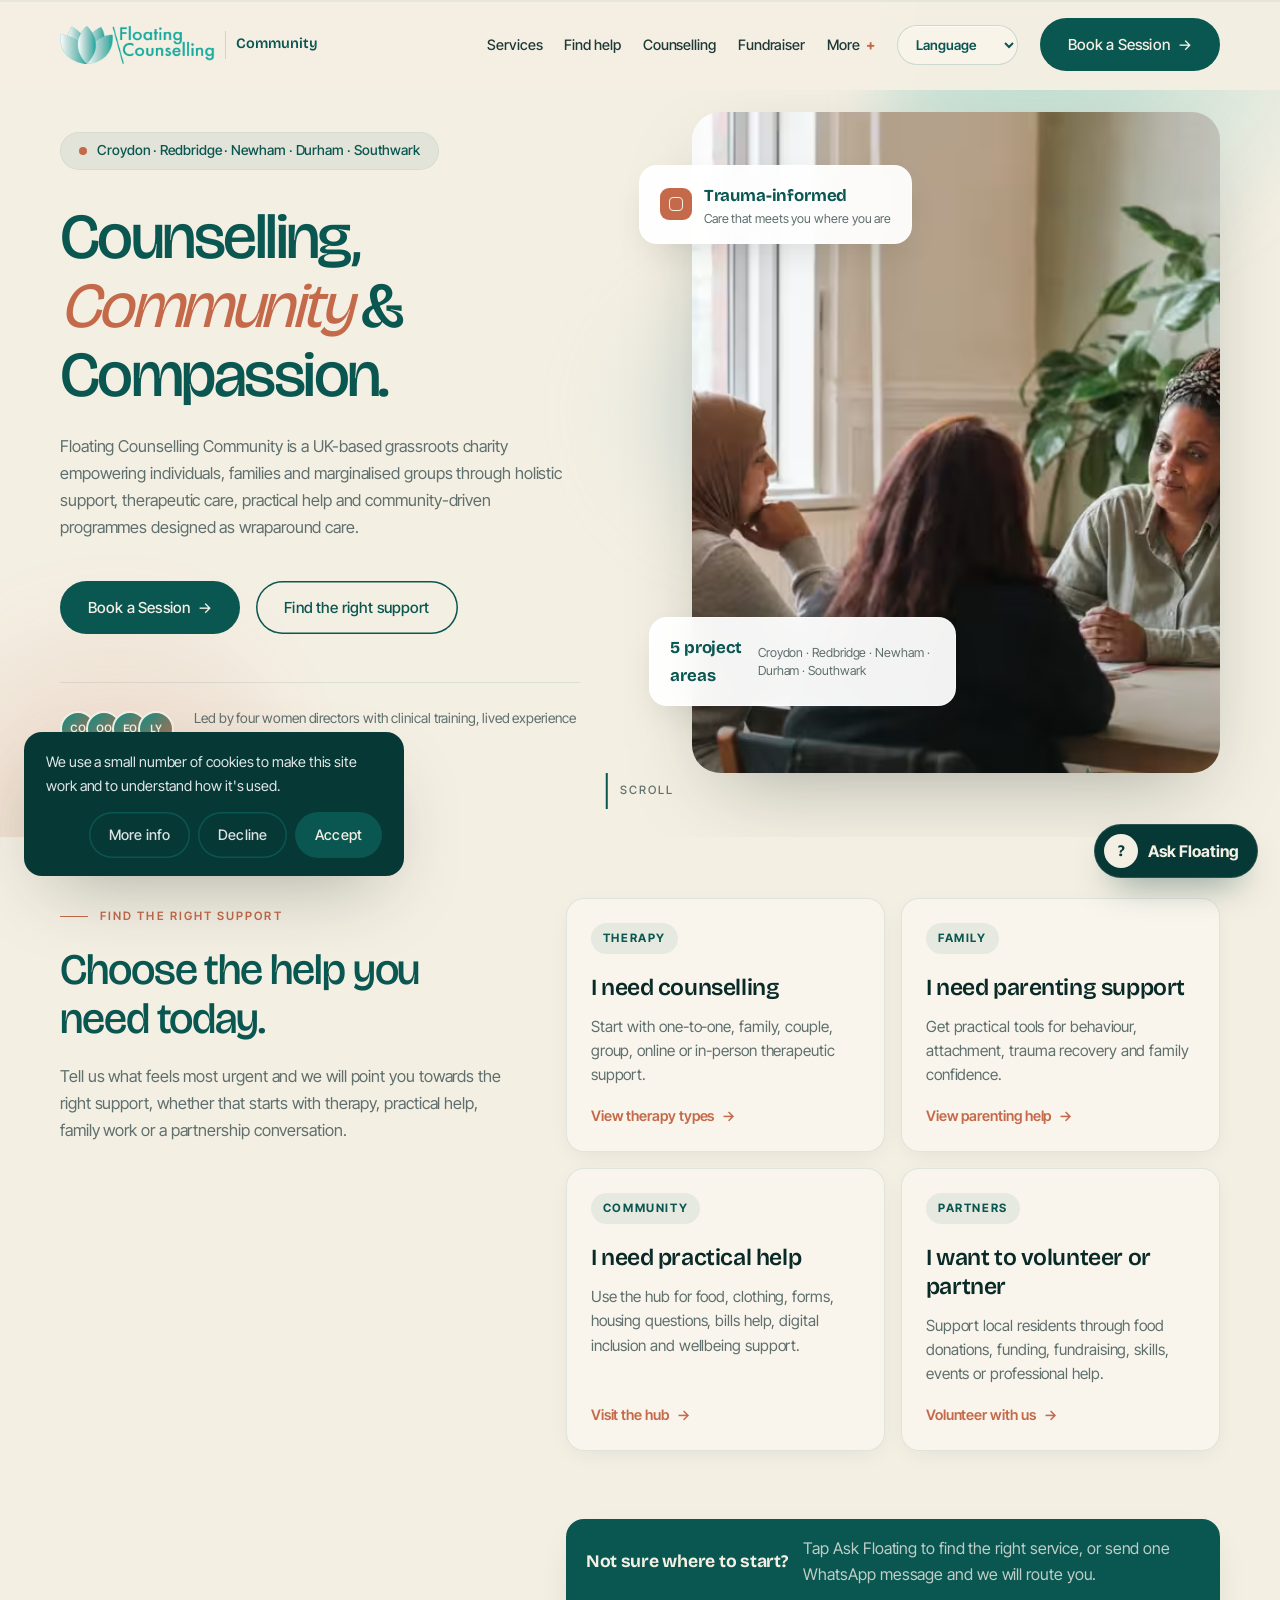
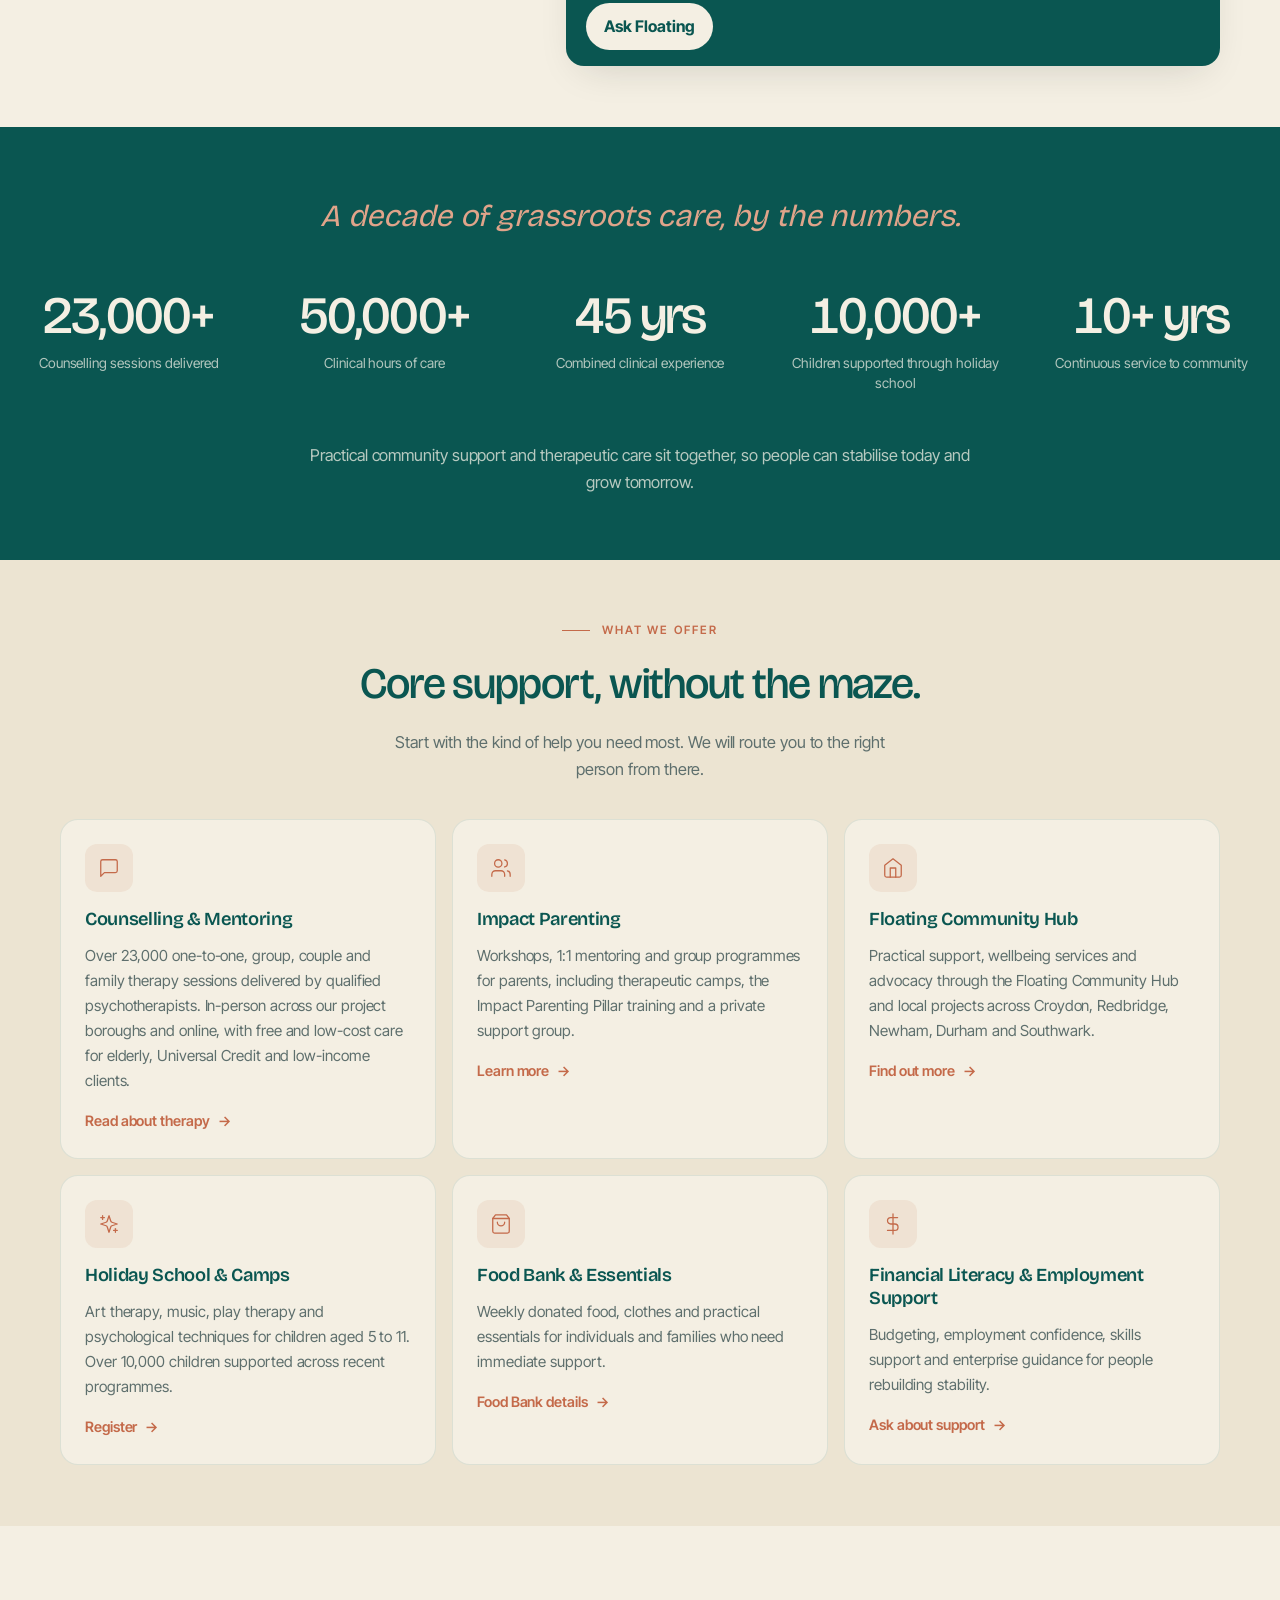
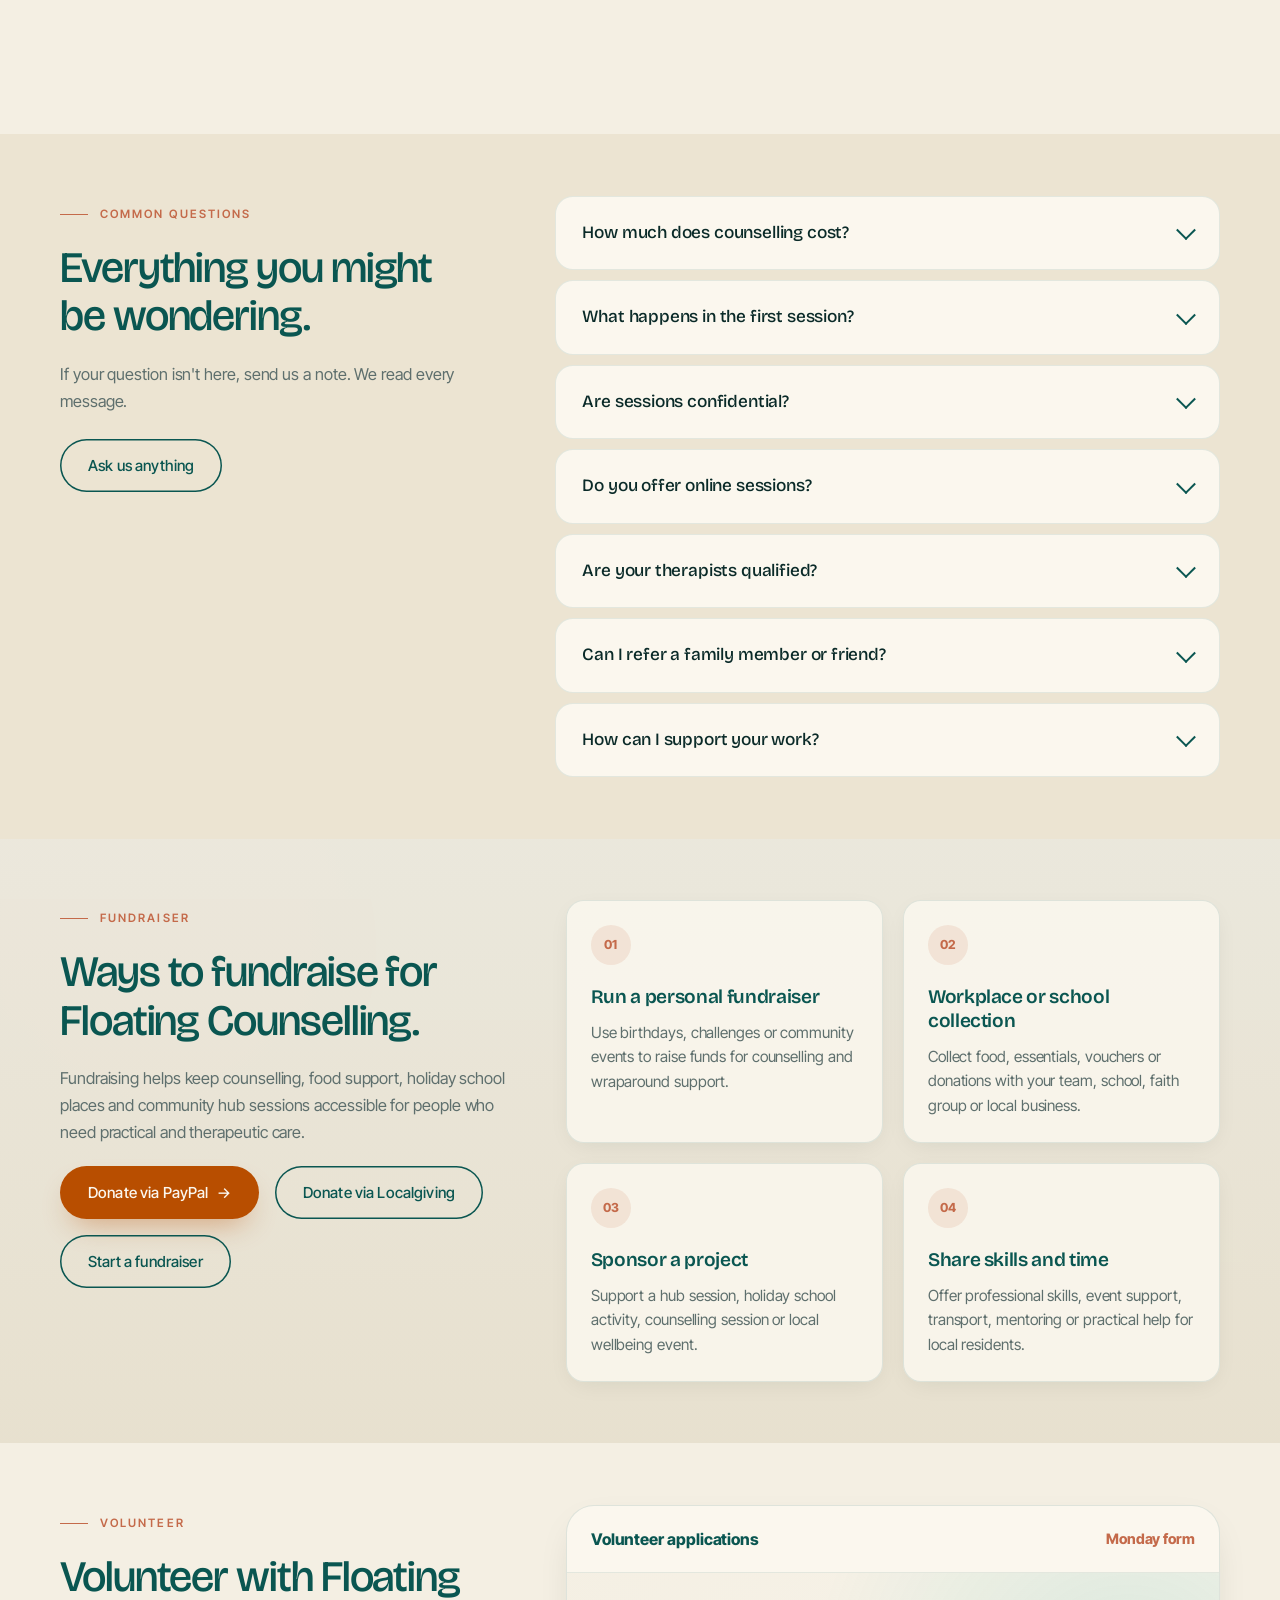
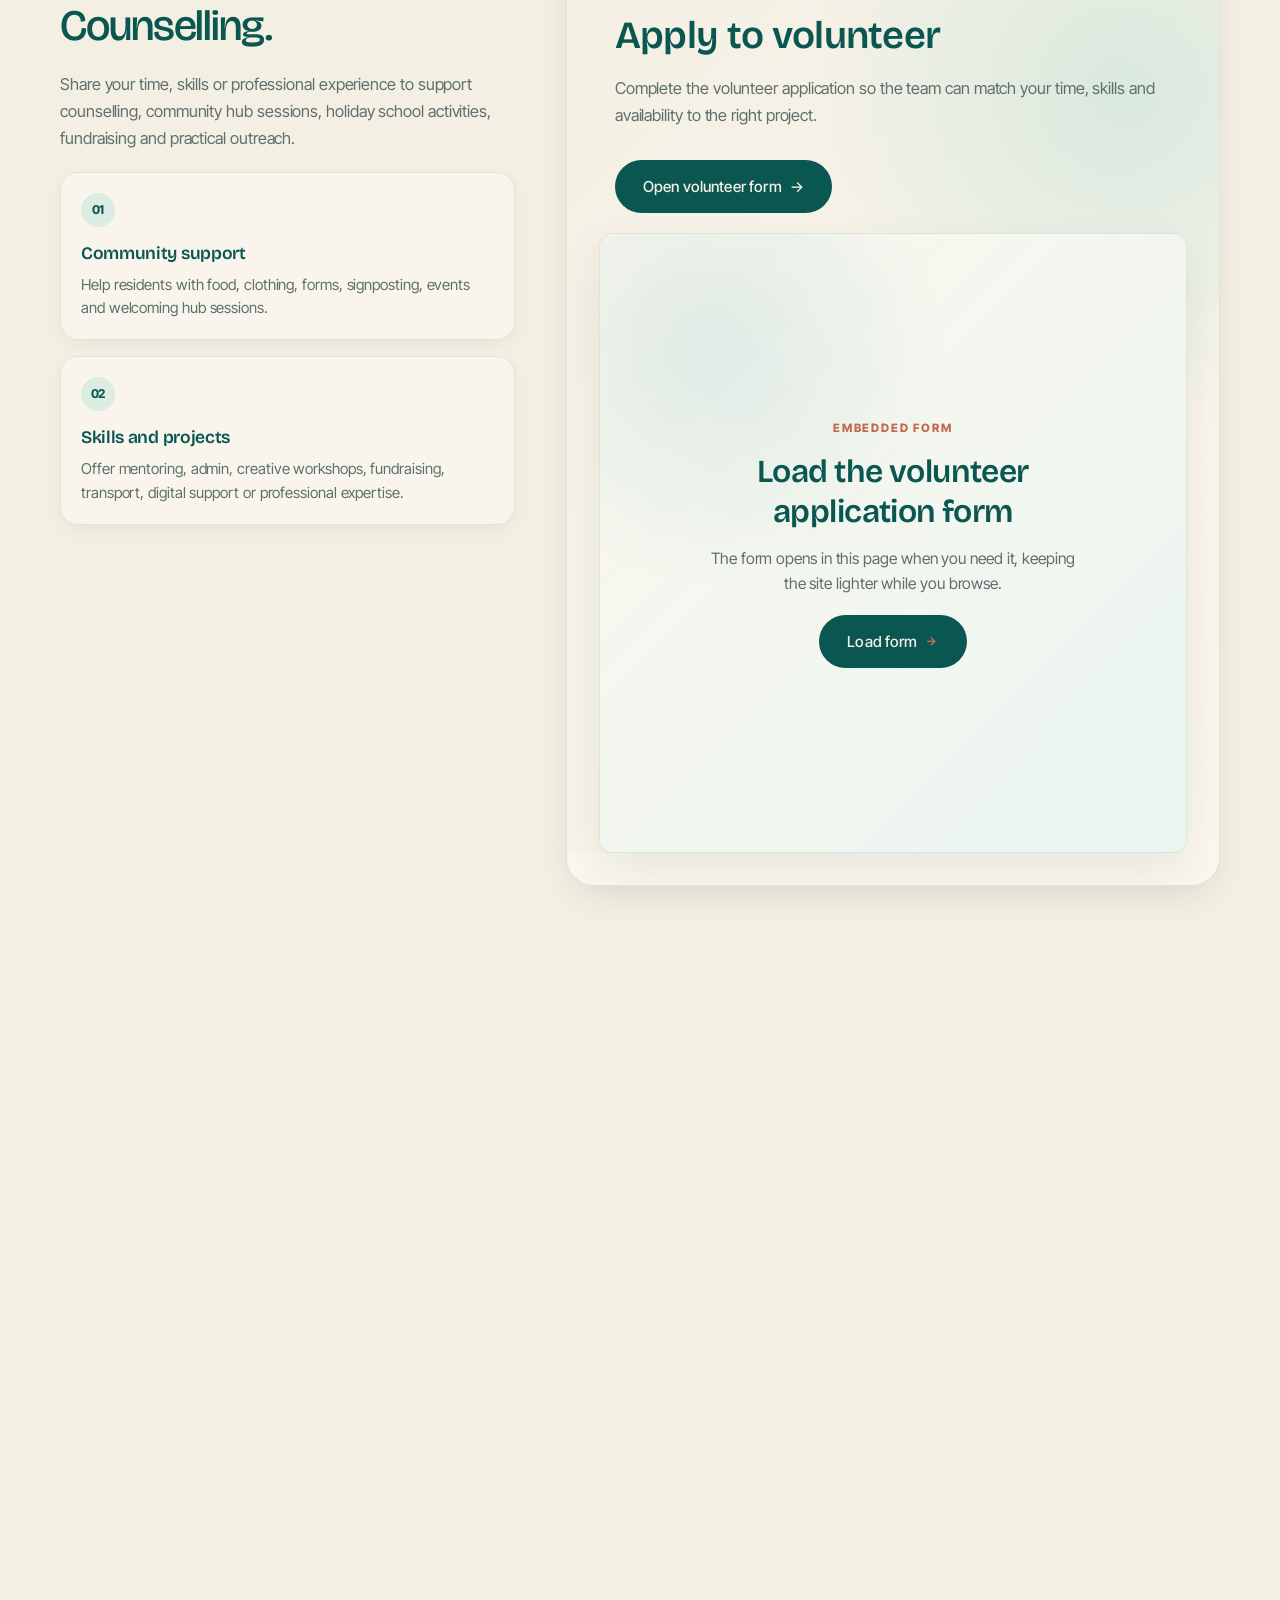
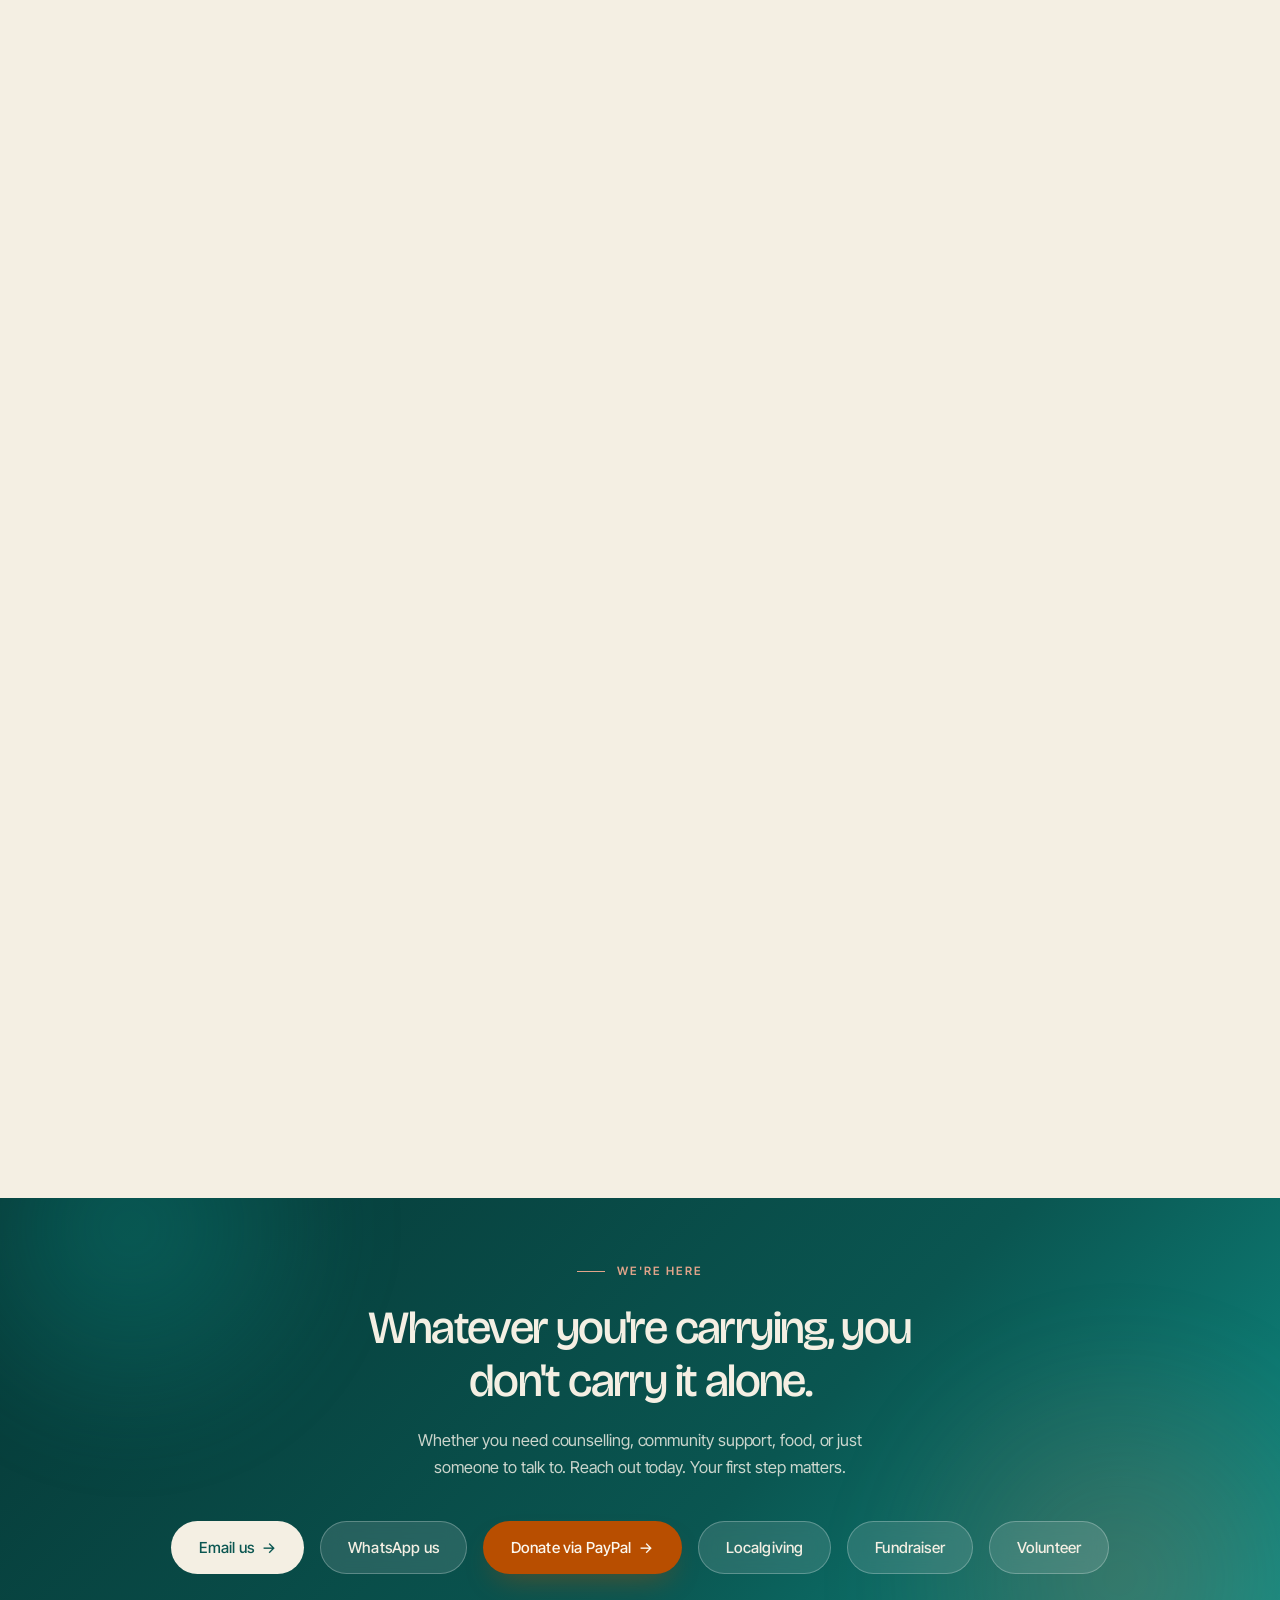
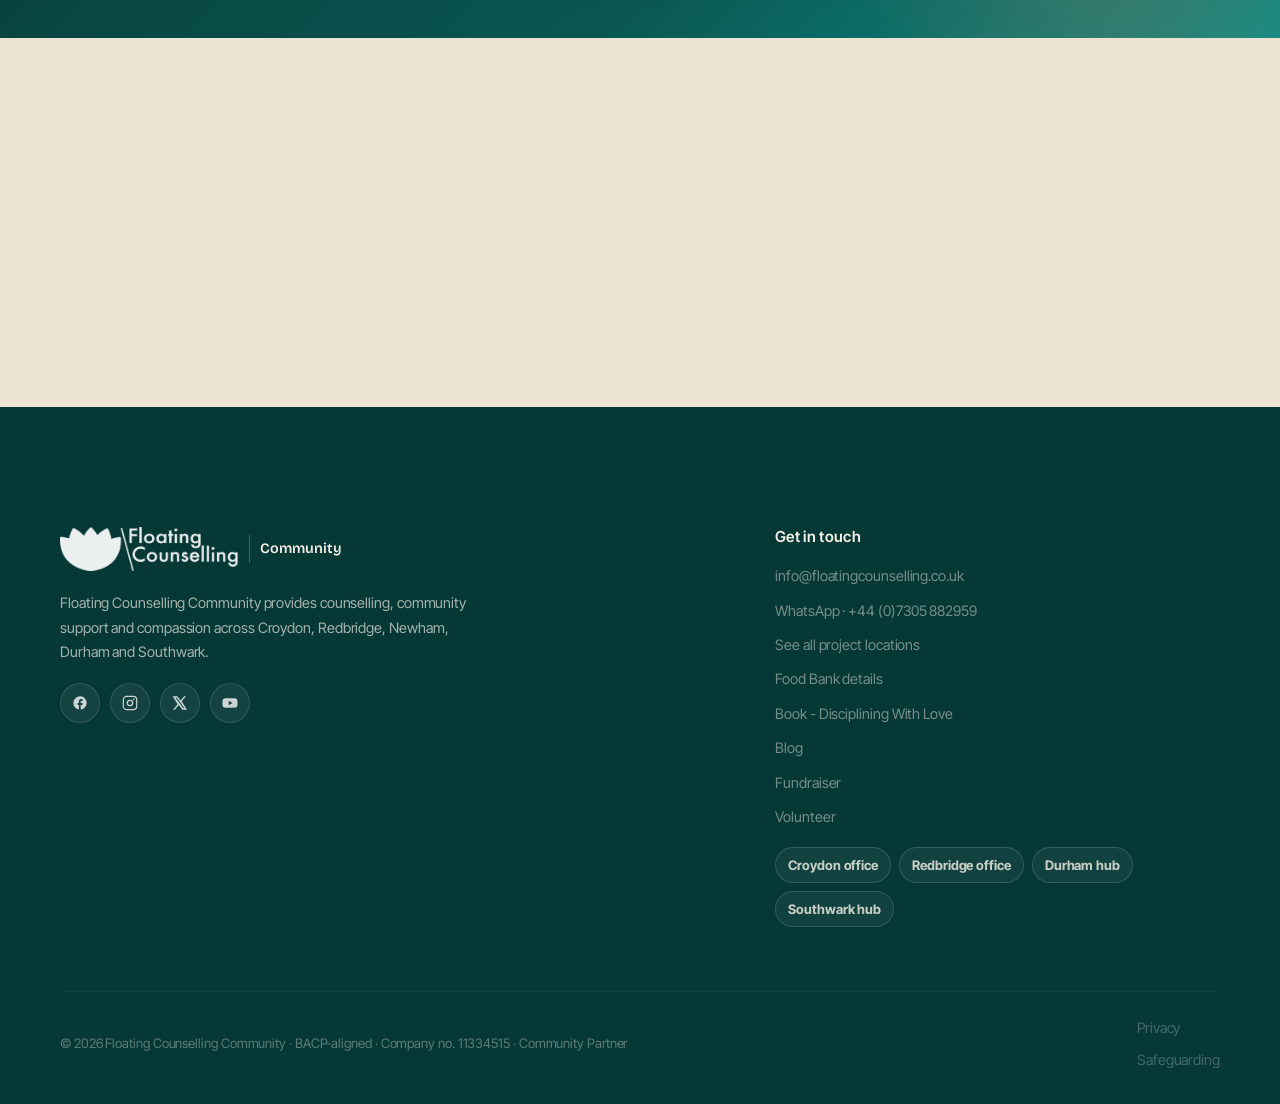
==== commit 2a3049ad: "Consolidate hub location details" ====
--- a/index.html
+++ b/index.html
@@ -12,10 +12,10 @@
   <link rel="canonical" href="https://www.floatingcounselling.co.uk/">
 
   <!-- Favicon -->
-  <link rel="icon" type="image/svg+xml" href="images/favicon.svg?v=20260606-05">
-  <link rel="icon" type="image/png" sizes="32x32" href="images/favicon-32.png?v=20260606-05">
-  <link rel="icon" type="image/png" sizes="512x512" href="images/favicon-512.png?v=20260606-05">
-  <link rel="apple-touch-icon" sizes="180x180" href="images/favicon-180.png?v=20260606-05">
+  <link rel="icon" type="image/svg+xml" href="images/favicon.svg?v=20260607-01">
+  <link rel="icon" type="image/png" sizes="32x32" href="images/favicon-32.png?v=20260607-01">
+  <link rel="icon" type="image/png" sizes="512x512" href="images/favicon-512.png?v=20260607-01">
+  <link rel="apple-touch-icon" sizes="180x180" href="images/favicon-180.png?v=20260607-01">
 
   <!-- Open Graph -->
   <meta property="og:type" content="website">
@@ -50,7 +50,7 @@
     imagesizes="(max-width: 720px) 92vw, (max-width: 1100px) 480px, 560px"
   >
 
-  <link rel="stylesheet" href="styles.css?v=20260606-05">
+  <link rel="stylesheet" href="styles.css?v=20260607-01">
 
   <!-- JSON-LD: SEO/GEO graph -->
   <script id="floating-home-seo-jsonld" type="application/ld+json">
@@ -305,8 +305,8 @@
   </script>
 
   <!-- Lightweight native interactions -->
-  <script defer src="floating-translation.js?v=20260606-05"></script>
-  <script defer src="script.js?v=20260606-05"></script>
+  <script defer src="floating-translation.js?v=20260607-01"></script>
+  <script defer src="script.js?v=20260607-01"></script>
 </head>
 <body>
 
@@ -551,7 +551,7 @@
       <article class="service-card" data-card>
         <div class="service-icon"><svg viewBox="0 0 24 24" fill="none" stroke="currentColor" stroke-width="1.4" stroke-linecap="round" stroke-linejoin="round"><path d="m3 9 9-7 9 7v11a2 2 0 0 1-2 2H5a2 2 0 0 1-2-2z"/><polyline points="9 22 9 12 15 12 15 22"/></svg></div>
         <h3>Floating Community Hub</h3>
-        <p>A weekly Croydon hub at Ashburton Park Cafe Hall, plus community projects in Redbridge, Newham, Durham and Southwark, offering practical support, wellbeing services and advocacy.</p>
+        <p>Practical support, wellbeing services and advocacy through the Floating Community Hub and local projects across Croydon, Redbridge, Newham, Durham and Southwark.</p>
         <a href="#hub" class="learn-more">Find out more <span>→</span></a>
       </article>
       <article class="service-card" data-card>
@@ -743,9 +743,9 @@
         Redbridge, Newham, Durham and Southwark. Come together, have a cup of tea and a chat.
       </p>
       <p class="hub-extra" data-cms-text="hub.body">
-        The Croydon hub runs every Tuesday at Ashburton Park Cafe Hall. Floating also
-        delivers community projects in Redbridge, Newham, Durham and Southwark, bringing
-        practical advocacy, wellbeing support and local referrals closer to each community.
+        The hub brings practical advocacy, wellbeing support, food, forms, housing questions,
+        digital inclusion and local referrals together in one place, with wider community
+        projects across Croydon, Redbridge, Newham, Durham and Southwark.
       </p>
       <div class="hub-features" data-stagger>
         <div class="hub-feature"><div class="icon"><svg viewBox="0 0 24 24" fill="none" stroke="currentColor" stroke-width="1.4" stroke-linecap="round" stroke-linejoin="round"><path d="M12 1v22"/><path d="M17 5H9.5a3.5 3.5 0 0 0 0 7H14a3.5 3.5 0 0 1 0 7H6"/></svg></div><h4>Bills &amp; Grants</h4><p>Utility bills, home grants and vouchers during the first week.</p></div>
@@ -754,42 +754,6 @@
         <div class="hub-feature"><div class="icon"><svg viewBox="0 0 24 24" fill="none" stroke="currentColor" stroke-width="1.4" stroke-linecap="round" stroke-linejoin="round"><path d="m9.06 11.9 8.07-8.06a2.85 2.85 0 1 1 4.03 4.03l-8.06 8.08"/><path d="M7.07 14.94c-1.66 0-3 1.35-3 3.02 0 1.33-2.5 1.52-2 2.02 1.08 1.1 2.49 2.02 4 2.02 2.2 0 4-1.8 4-4.04a3.01 3.01 0 0 0-3-3.02z"/></svg></div><h4>Art Therapy</h4><p>Third-week creative healing with Myfamily101 and Floating Counselling Community.</p></div>
         <div class="hub-feature"><div class="icon"><svg viewBox="0 0 24 24" fill="none" stroke="currentColor" stroke-width="1.4" stroke-linecap="round" stroke-linejoin="round"><path d="M6 2 3 6v14a2 2 0 0 0 2 2h14a2 2 0 0 0 2-2V6l-3-4Z"/><path d="M3 6h18"/><path d="M16 10a4 4 0 0 1-8 0"/></svg></div><h4>Food Bank</h4><p>Weekly food, clothing and essentials for individuals and families.</p></div>
         <div class="hub-feature"><div class="icon"><svg viewBox="0 0 24 24" fill="none" stroke="currentColor" stroke-width="1.4" stroke-linecap="round" stroke-linejoin="round"><path d="M16 20V4a2 2 0 0 0-2-2h-4a2 2 0 0 0-2 2v16"/><path d="M4 7h16"/><path d="M4 20h16"/></svg></div><h4>Employment Support</h4><p>Financial literacy, confidence and employment support for longer-term stability.</p></div>
-      </div>
-      <div class="hub-info" data-fade>
-        <div class="hub-info-item">
-          <span class="info-label">Croydon office</span>
-          <span class="info-value">26 Avenue Road, SE25 4DX</span>
-          <a href="https://www.google.com/maps/search/?api=1&query=26+Avenue+Road+London+SE25+4DX" target="_blank" rel="noopener">Map</a>
-        </div>
-        <div class="hub-info-item">
-          <span class="info-label">Croydon hub</span>
-          <span class="info-value">Ashburton Park Cafe Hall, CR0 6RX. Tuesdays, 12:30 to 2:30pm.</span>
-          <a href="https://www.google.com/maps/search/?api=1&query=Ashburton+Park+Cafe+Hall+Croydon+CR0+6RX" target="_blank" rel="noopener">Map</a>
-        </div>
-        <div class="hub-info-item">
-          <span class="info-label">Redbridge office</span>
-          <span class="info-value">160-162 Cranbrook Road, IG1 4PE.</span>
-          <a href="https://www.google.com/maps/search/?api=1&query=160-162+Cranbrook+Road+Ilford+IG1+4PE" target="_blank" rel="noopener">Map</a>
-        </div>
-        <div class="hub-info-item">
-          <span class="info-label">Redbridge hub</span>
-          <span class="info-value">Cranbrook House, Suite 7D, 61 Cranbrook Road, Ilford, IG1 4PG. Tuesdays, 11:30am to 1:30pm except holidays.</span>
-          <a href="https://www.google.com/maps/search/?api=1&query=Cranbrook+House+Suite+7D+61+Cranbrook+Road+Ilford+IG1+4PG" target="_blank" rel="noopener">Map</a>
-        </div>
-        <div class="hub-info-item">
-          <span class="info-label">Durham hub</span>
-          <span class="info-value">30 Wesley Street, Durham, DL14 8UH.</span>
-          <a href="https://www.google.com/maps/search/?api=1&query=30+Wesley+Street+Durham+DL14+8UH" target="_blank" rel="noopener">Map</a>
-        </div>
-        <div class="hub-info-item">
-          <span class="info-label">Newham</span>
-          <span class="info-value">Monthly wellbeing and housing support. Relaunching July 2026.</span>
-        </div>
-        <div class="hub-info-item">
-          <span class="info-label">Southwark hub</span>
-          <span class="info-value">20 Heaton Road, Heaton Road Church, Peckham, SE15 3NL. Launching June 2026.</span>
-          <a href="https://www.google.com/maps/search/?api=1&query=20+Heaton+Road+Peckham+SE15+3NL" target="_blank" rel="noopener">Map</a>
-        </div>
       </div>
     </div>
     <div class="hub-image">
@@ -1097,19 +1061,73 @@
         </li>
         <li>
           <span class="ch-icon" aria-hidden="true">
-            <svg viewBox="0 0 24 24" fill="none" stroke="currentColor" stroke-width="1.6" stroke-linecap="round" stroke-linejoin="round"><path d="M21 10c0 7-9 13-9 13s-9-6-9-13a9 9 0 0 1 18 0z"/><circle cx="12" cy="10" r="3"/></svg>
-          </span>
-          <div><span class="ch-label">Visit the Croydon Hub</span><a href="https://www.google.com/maps/search/?api=1&query=Ashburton+Park+Cafe+Hall+Croydon+CR0+6RX" target="_blank" rel="noopener">Ashburton Park Cafe Hall, CR0 6RX</a><span>Tuesdays, 12:30 to 2:30pm.</span></div>
-        </li>
-        <li>
-          <span class="ch-icon" aria-hidden="true">
             <svg viewBox="0 0 24 24" fill="none" stroke="currentColor" stroke-width="1.6" stroke-linecap="round" stroke-linejoin="round"><path d="M12 21s7-4.35 7-11a7 7 0 0 0-14 0c0 6.65 7 11 7 11z"/><circle cx="12" cy="10" r="2.5"/></svg>
           </span>
           <div><span class="ch-label">Project locations</span><span>Separate contact points for Croydon, Redbridge, Durham, Newham and Southwark are listed below.</span></div>
         </li>
       </ul>
 
-      <div class="location-list" aria-label="Project locations">
+      <div class="contact-socials" aria-label="Social links">
+        <a href="https://www.facebook.com/FloatingCounselling" target="_blank" rel="noopener" aria-label="Facebook" data-magnetic>
+          <svg viewBox="0 0 24 24" fill="currentColor"><path d="M22 12a10 10 0 1 0-11.6 9.9V15h-2v-3h2V9.5A3.5 3.5 0 0 1 14 6h2v3h-2c-.6 0-1 .4-1 1v2h3l-.5 3H13v6.9A10 10 0 0 0 22 12z"/></svg>
+        </a>
+        <a href="https://www.instagram.com/floating_bodymindsoul" target="_blank" rel="noopener" aria-label="Instagram" data-magnetic>
+          <svg viewBox="0 0 24 24" fill="none" stroke="currentColor" stroke-width="1.8" stroke-linecap="round" stroke-linejoin="round"><rect x="2" y="2" width="20" height="20" rx="5"/><circle cx="12" cy="12" r="4"/><circle cx="17.5" cy="6.5" r="0.5" fill="currentColor"/></svg>
+        </a>
+        <a href="https://twitter.com/FloatCounsellor" target="_blank" rel="noopener" aria-label="Twitter / X" data-magnetic>
+          <svg viewBox="0 0 24 24" fill="currentColor"><path d="M18.244 2H21l-6.52 7.45L22.5 22h-6.84l-5.36-6.99L4.2 22H1.44l6.97-7.96L1 2h6.99l4.84 6.4L18.24 2zm-1.2 18h1.84L7.04 4H5.07l11.97 16z"/></svg>
+        </a>
+        <a href="https://www.youtube.com/@floatingcounsellinguk" target="_blank" rel="noopener" aria-label="YouTube" data-magnetic>
+          <svg viewBox="0 0 24 24" fill="currentColor"><path d="M23 7.4a3 3 0 0 0-2.1-2.1C19 5 12 5 12 5s-7 0-8.9.3A3 3 0 0 0 1 7.4 31 31 0 0 0 .7 12 31 31 0 0 0 1 16.6a3 3 0 0 0 2.1 2.1C5 19 12 19 12 19s7 0 8.9-.3a3 3 0 0 0 2.1-2.1A31 31 0 0 0 23.3 12 31 31 0 0 0 23 7.4zM10 15.5v-7l6 3.5-6 3.5z"/></svg>
+        </a>
+      </div>
+    </div>
+
+    <form class="contact-form" id="contactForm" novalidate>
+      <div class="form-row">
+        <div class="form-field">
+          <label for="cf-name">Your name</label>
+          <input type="text" id="cf-name" name="name" required autocomplete="name">
+        </div>
+        <div class="form-field">
+          <label for="cf-email">Email</label>
+          <input type="email" id="cf-email" name="email" required autocomplete="email">
+        </div>
+      </div>
+      <div class="form-field">
+        <label for="cf-topic">What can we help with?</label>
+        <select id="cf-topic" name="topic">
+          <option value="counselling">Counselling enquiry</option>
+          <option value="parenting">Impact Parenting</option>
+          <option value="hub">Community Hub / food support</option>
+          <option value="holiday">Holiday school</option>
+          <option value="fundraising">Fundraising</option>
+          <option value="volunteer">Volunteering</option>
+          <option value="press">Press / partnership</option>
+          <option value="other">Something else</option>
+        </select>
+      </div>
+      <div class="form-field">
+        <label for="cf-message">Message</label>
+        <textarea id="cf-message" name="message" rows="5" required></textarea>
+      </div>
+      <label class="form-consent">
+        <input type="checkbox" name="consent" required>
+        <span>I agree to be contacted in line with the <a href="#privacy">privacy policy</a>.</span>
+      </label>
+      <button type="submit" class="btn btn-primary" data-magnetic>Send message <span class="arrow">→</span></button>
+      <p class="form-status" data-status></p>
+    </form>
+
+    <div class="contact-locations" aria-label="Project locations">
+      <div class="contact-locations-header">
+        <div>
+          <div class="section-label"><span></span> Project locations</div>
+          <h3>Find the nearest Floating Counselling Community location.</h3>
+        </div>
+        <p>Addresses are kept together here so the main page stays easier to scan.</p>
+      </div>
+      <div class="location-list">
         <article class="location-card">
           <span class="location-kicker">Croydon office</span>
           <h3>26 Avenue Road</h3>
@@ -1152,58 +1170,7 @@
           <p>Housing and wellbeing support relaunching July 2026.</p>
         </article>
       </div>
-
-      <div class="contact-socials" aria-label="Social links">
-        <a href="https://www.facebook.com/FloatingCounselling" target="_blank" rel="noopener" aria-label="Facebook" data-magnetic>
-          <svg viewBox="0 0 24 24" fill="currentColor"><path d="M22 12a10 10 0 1 0-11.6 9.9V15h-2v-3h2V9.5A3.5 3.5 0 0 1 14 6h2v3h-2c-.6 0-1 .4-1 1v2h3l-.5 3H13v6.9A10 10 0 0 0 22 12z"/></svg>
-        </a>
-        <a href="https://www.instagram.com/floating_bodymindsoul" target="_blank" rel="noopener" aria-label="Instagram" data-magnetic>
-          <svg viewBox="0 0 24 24" fill="none" stroke="currentColor" stroke-width="1.8" stroke-linecap="round" stroke-linejoin="round"><rect x="2" y="2" width="20" height="20" rx="5"/><circle cx="12" cy="12" r="4"/><circle cx="17.5" cy="6.5" r="0.5" fill="currentColor"/></svg>
-        </a>
-        <a href="https://twitter.com/FloatCounsellor" target="_blank" rel="noopener" aria-label="Twitter / X" data-magnetic>
-          <svg viewBox="0 0 24 24" fill="currentColor"><path d="M18.244 2H21l-6.52 7.45L22.5 22h-6.84l-5.36-6.99L4.2 22H1.44l6.97-7.96L1 2h6.99l4.84 6.4L18.24 2zm-1.2 18h1.84L7.04 4H5.07l11.97 16z"/></svg>
-        </a>
-        <a href="https://www.youtube.com/@floatingcounsellinguk" target="_blank" rel="noopener" aria-label="YouTube" data-magnetic>
-          <svg viewBox="0 0 24 24" fill="currentColor"><path d="M23 7.4a3 3 0 0 0-2.1-2.1C19 5 12 5 12 5s-7 0-8.9.3A3 3 0 0 0 1 7.4 31 31 0 0 0 .7 12 31 31 0 0 0 1 16.6a3 3 0 0 0 2.1 2.1C5 19 12 19 12 19s7 0 8.9-.3a3 3 0 0 0 2.1-2.1A31 31 0 0 0 23.3 12 31 31 0 0 0 23 7.4zM10 15.5v-7l6 3.5-6 3.5z"/></svg>
-        </a>
-      </div>
-    </div>
-
-    <form class="contact-form" id="contactForm" novalidate>
-      <div class="form-row">
-        <div class="form-field">
-          <label for="cf-name">Your name</label>
-          <input type="text" id="cf-name" name="name" required autocomplete="name">
-        </div>
-        <div class="form-field">
-          <label for="cf-email">Email</label>
-          <input type="email" id="cf-email" name="email" required autocomplete="email">
-        </div>
-      </div>
-      <div class="form-field">
-        <label for="cf-topic">What can we help with?</label>
-        <select id="cf-topic" name="topic">
-          <option value="counselling">Counselling enquiry</option>
-          <option value="parenting">Impact Parenting</option>
-          <option value="hub">Community Hub / food support</option>
-          <option value="holiday">Holiday school</option>
-          <option value="fundraising">Fundraising</option>
-          <option value="volunteer">Volunteering</option>
-          <option value="press">Press / partnership</option>
-          <option value="other">Something else</option>
-        </select>
-      </div>
-      <div class="form-field">
-        <label for="cf-message">Message</label>
-        <textarea id="cf-message" name="message" rows="5" required></textarea>
-      </div>
-      <label class="form-consent">
-        <input type="checkbox" name="consent" required>
-        <span>I agree to be contacted in line with the <a href="#privacy">privacy policy</a>.</span>
-      </label>
-      <button type="submit" class="btn btn-primary" data-magnetic>Send message <span class="arrow">→</span></button>
-      <p class="form-status" data-status></p>
-    </form>
+    </div>
   </div>
 
   <div class="container map-wrap" data-fade>
@@ -1319,7 +1286,6 @@
         <ul>
           <li><a href="mailto:info@floatingcounselling.co.uk">info@floatingcounselling.co.uk</a></li>
           <li><a href="https://wa.me/447305882959" target="_blank" rel="noopener">WhatsApp · +44 (0)7305 882959</a></li>
-          <li><a href="https://www.google.com/maps/search/?api=1&query=Ashburton+Park+Cafe+Hall+Croydon+CR0+6RX" target="_blank" rel="noopener">Croydon Hub · Ashburton Park Cafe Hall</a></li>
           <li><a href="#contact">See all project locations</a></li>
           <li><a href="https://croydon.simplyconnect.uk/activities/e9404c10-c4f7-11ea-93d1-5d7a89c15576/food-bank-thursday-hot-drinks-and-food-parcels-in-woodside-memorial-croydon-fb" target="_blank" rel="noopener">Food Bank details</a></li>
           <li><a href="https://www.floatingcounselling.co.uk/book">Book - Disciplining With Love</a></li>
--- a/styles.css
+++ b/styles.css
@@ -1265,12 +1265,12 @@
   filter: blur(32px);
 }
 .hub-grid {
-  display: grid; grid-template-columns: 1.1fr 1fr;
-  gap: clamp(32px, 5vw, 62px); align-items: center;
+  display: grid; grid-template-columns: minmax(0, 1fr);
+  gap: clamp(28px, 4vw, 48px); align-items: start;
   position: relative; z-index: 1;
 }
 .hub-features {
-  display: grid; grid-template-columns: 1fr 1fr; gap: var(--s-4);
+  display: grid; grid-template-columns: repeat(3, minmax(0, 1fr)); gap: var(--s-4);
   margin-top: var(--s-6);
 }
 .hub-feature {
@@ -1313,11 +1313,12 @@
   height: 100%;
 }
 .hub-image-frame img { width: 100%; height: 100%; object-fit: contain; }
+.hub-image { display: none; }
 
 .hub-info {
   margin-top: var(--s-6);
   display: grid;
-  grid-template-columns: repeat(2, minmax(0, 1fr));
+  grid-template-columns: repeat(auto-fit, minmax(230px, 1fr));
   gap: var(--s-3);
   padding-top: var(--s-6);
   border-top: 1px solid rgba(255,255,255,0.1);
@@ -2747,6 +2748,43 @@
   grid-template-columns: repeat(2, minmax(0, 1fr));
   gap: 12px;
   margin: 18px 0 28px;
+}
+.contact-locations {
+  grid-column: 1 / -1;
+  margin-top: clamp(8px, 2vw, 20px);
+  padding: clamp(24px, 4vw, 42px);
+  border: 1px solid rgba(10,86,81,0.1);
+  border-radius: var(--radius-lg);
+  background: rgba(255,255,255,0.72);
+  box-shadow: var(--shadow-soft);
+}
+.contact-locations-header {
+  display: flex;
+  justify-content: space-between;
+  align-items: flex-end;
+  gap: clamp(18px, 3vw, 32px);
+  margin-bottom: clamp(20px, 3vw, 28px);
+}
+.contact-locations-header .section-label {
+  margin-bottom: 10px;
+}
+.contact-locations-header h3 {
+  max-width: 720px;
+  margin: 0;
+  color: var(--clr-ink);
+  font-family: var(--font-display);
+  font-size: clamp(1.7rem, 3vw, 2.55rem);
+  line-height: 1.08;
+}
+.contact-locations-header p {
+  max-width: 360px;
+  margin: 0;
+  color: var(--clr-text-light);
+  line-height: 1.55;
+}
+.contact-locations .location-list {
+  grid-template-columns: repeat(auto-fit, minmax(220px, 1fr));
+  margin: 0;
 }
 .location-card {
   min-width: 0;
@@ -3647,6 +3685,25 @@
     gap: 10px;
     margin: 12px 0 22px;
   }
+  .contact-locations {
+    padding: 20px;
+    border-radius: 20px;
+  }
+  .contact-locations-header {
+    display: grid;
+    gap: 12px;
+    margin-bottom: 18px;
+  }
+  .contact-locations-header h3 {
+    font-size: 1.45rem;
+  }
+  .contact-locations-header p {
+    max-width: none;
+    font-size: 0.9rem;
+  }
+  .contact-locations .location-list {
+    margin: 0;
+  }
   .location-card {
     padding: 16px;
     border-radius: 16px;
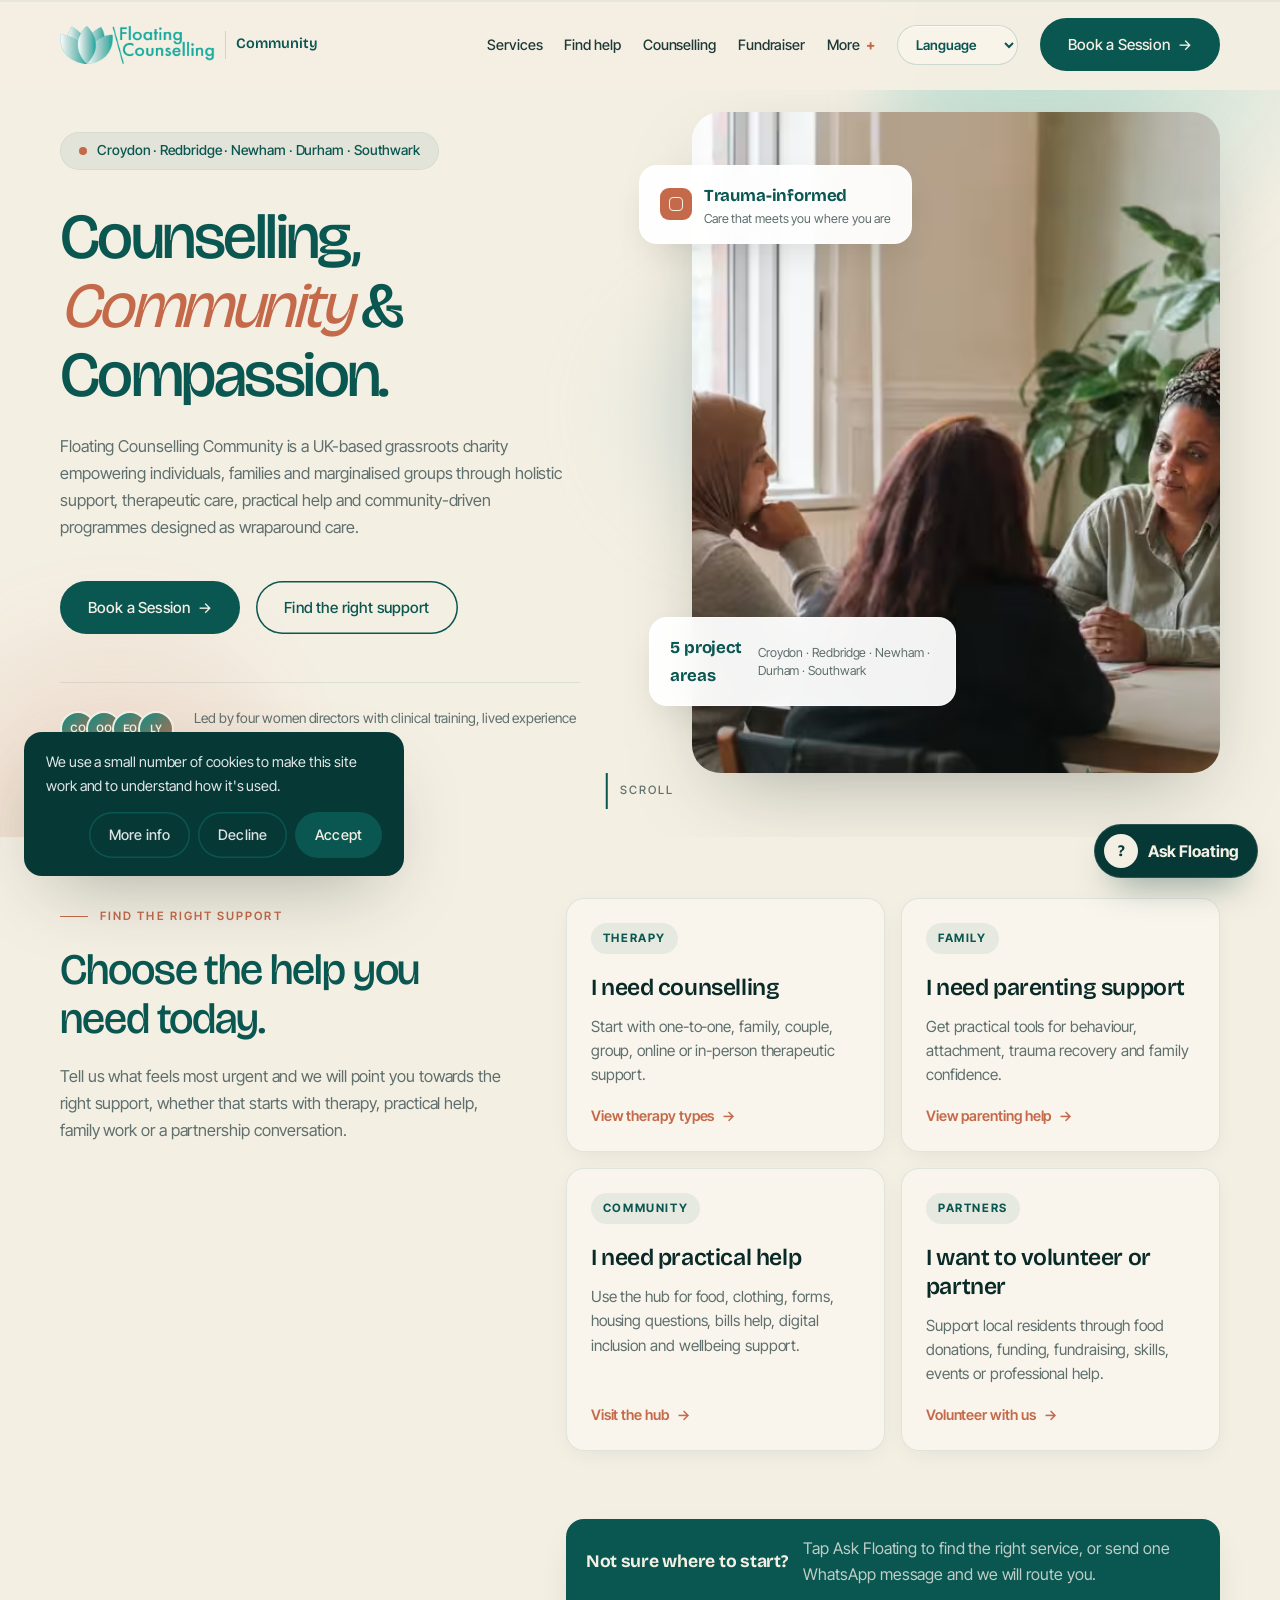
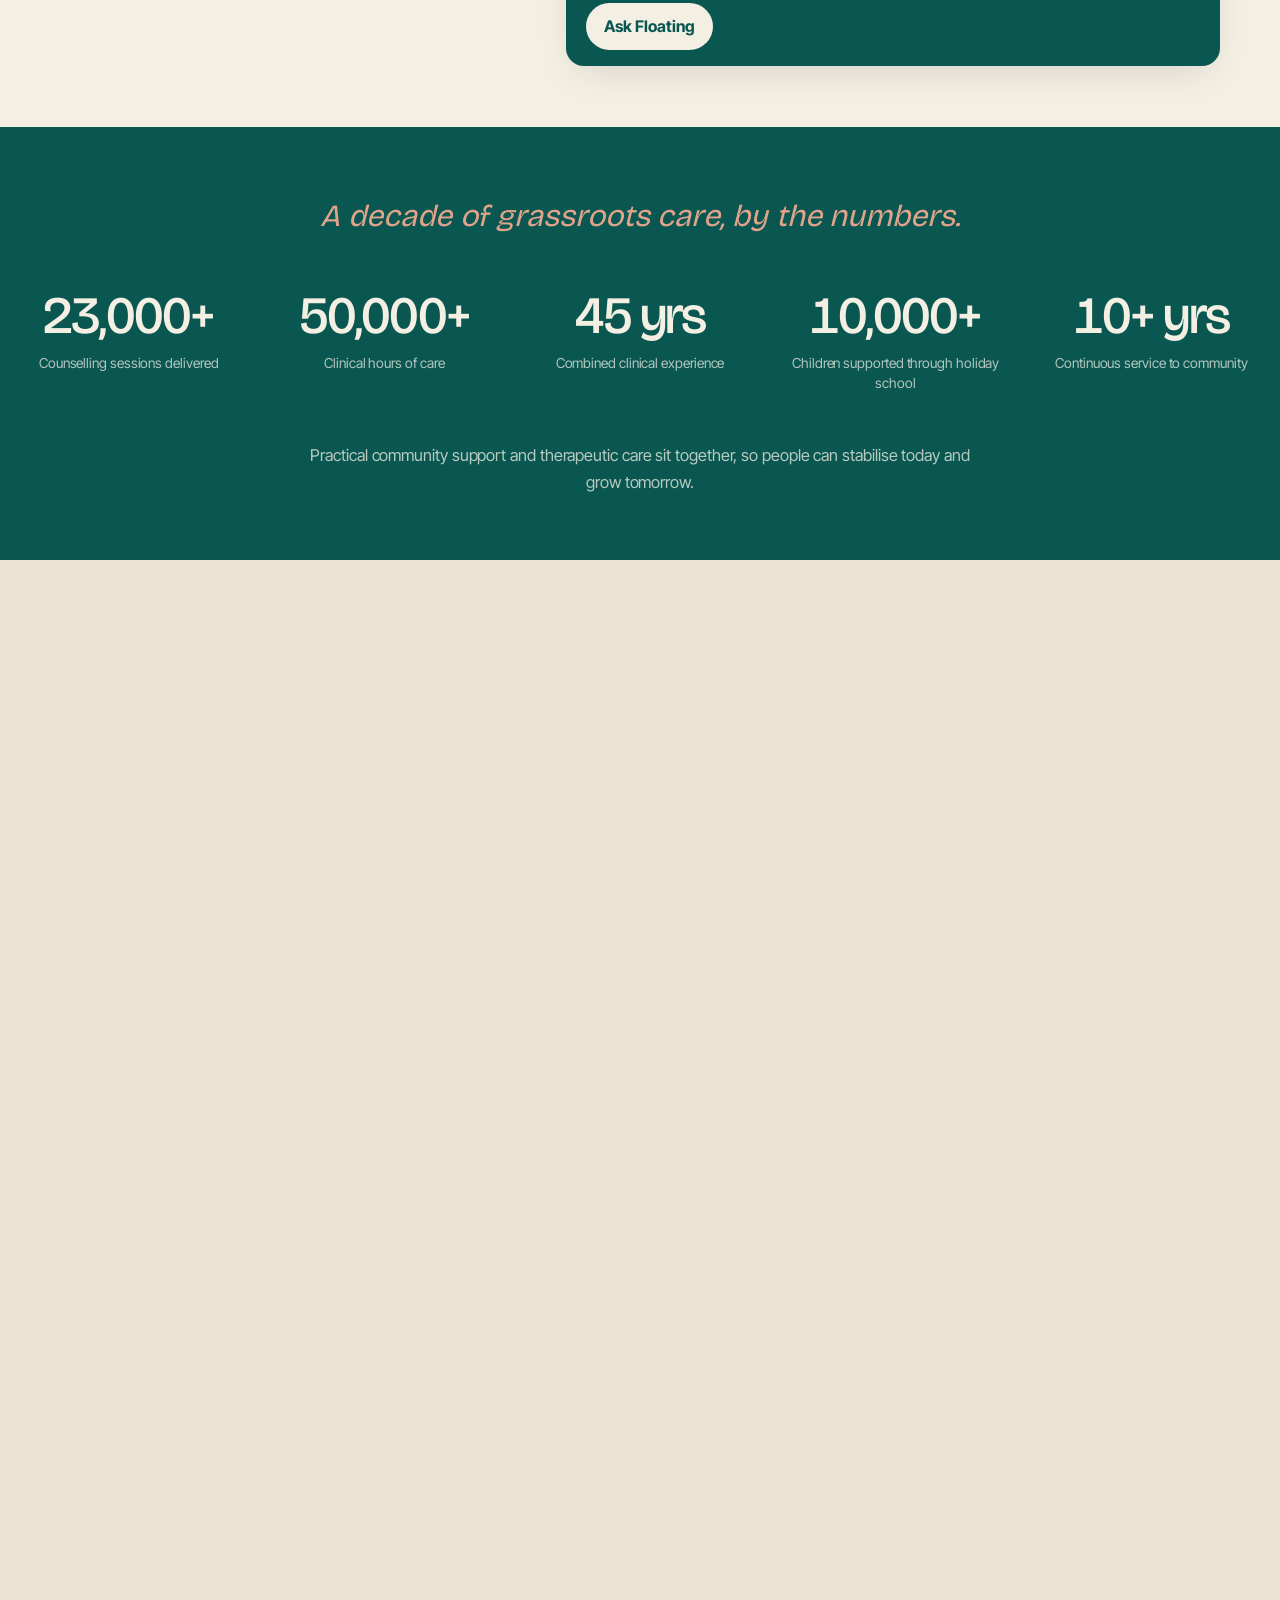
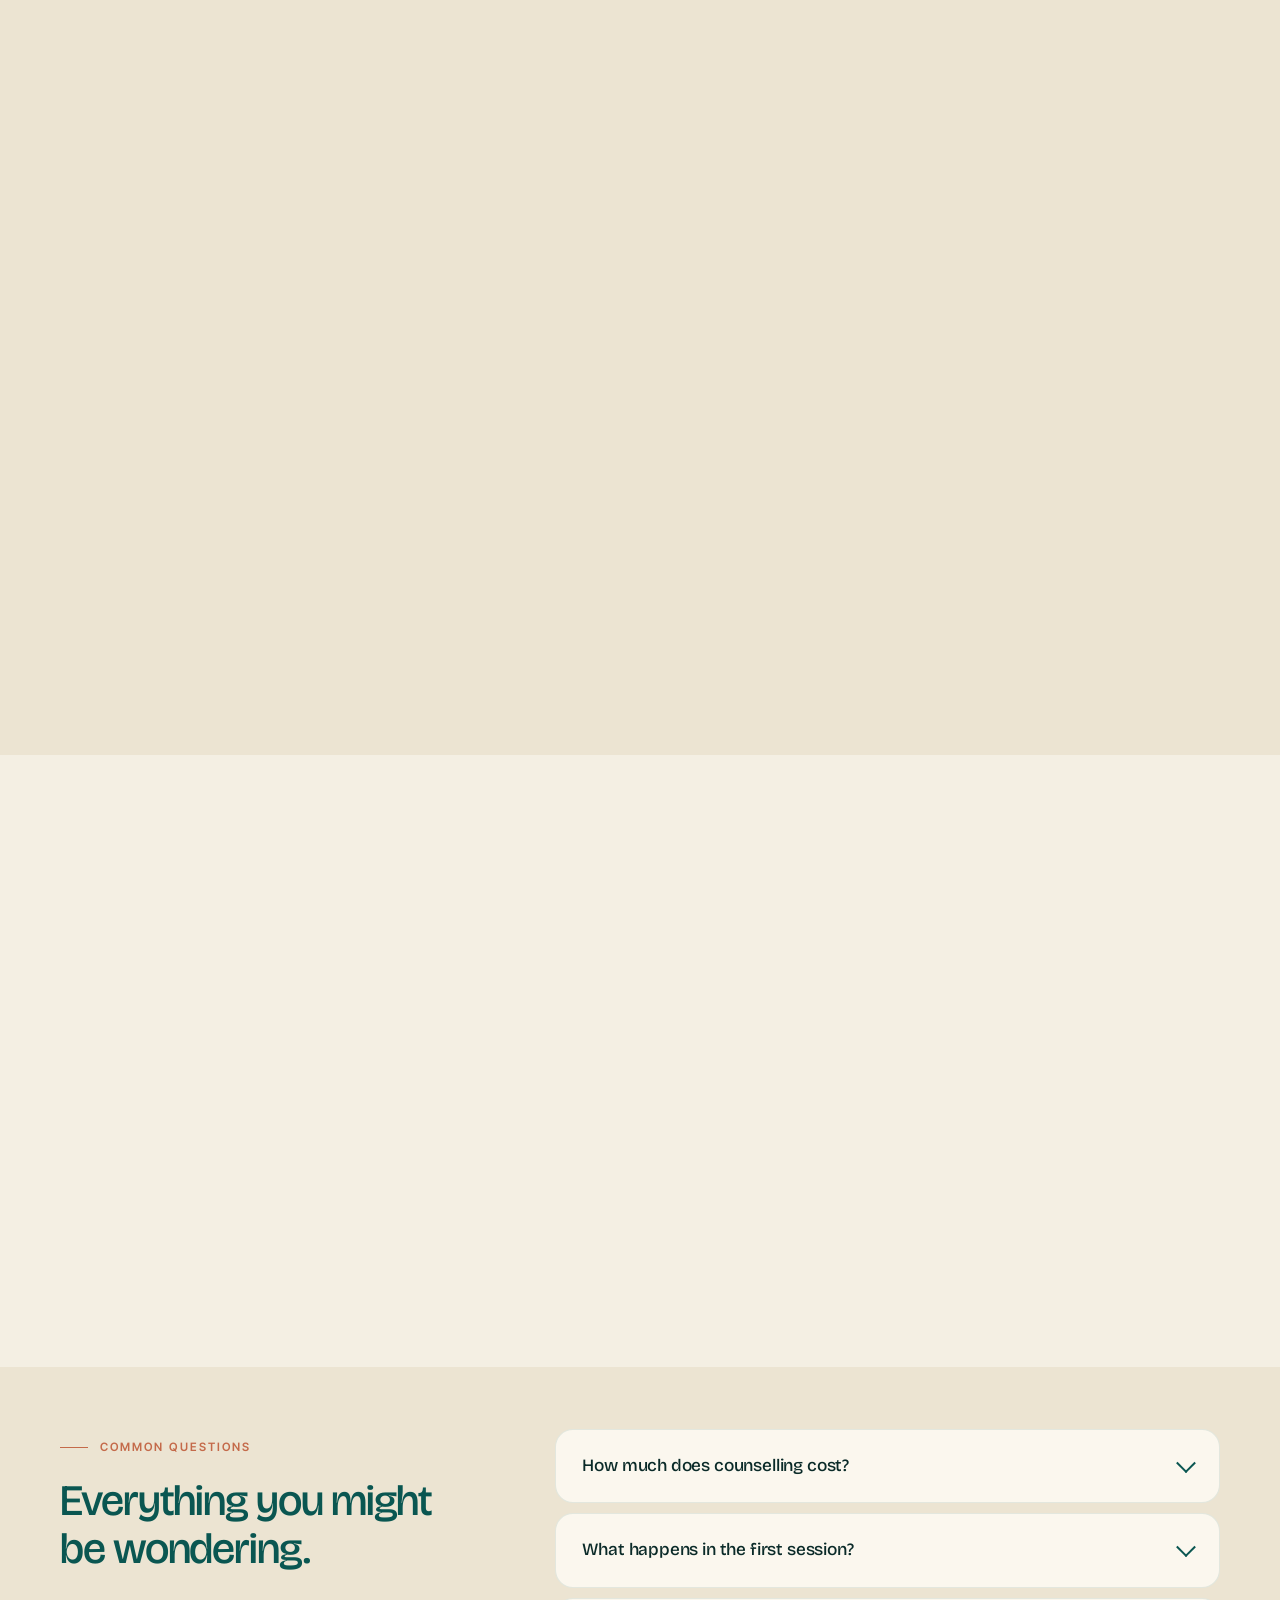
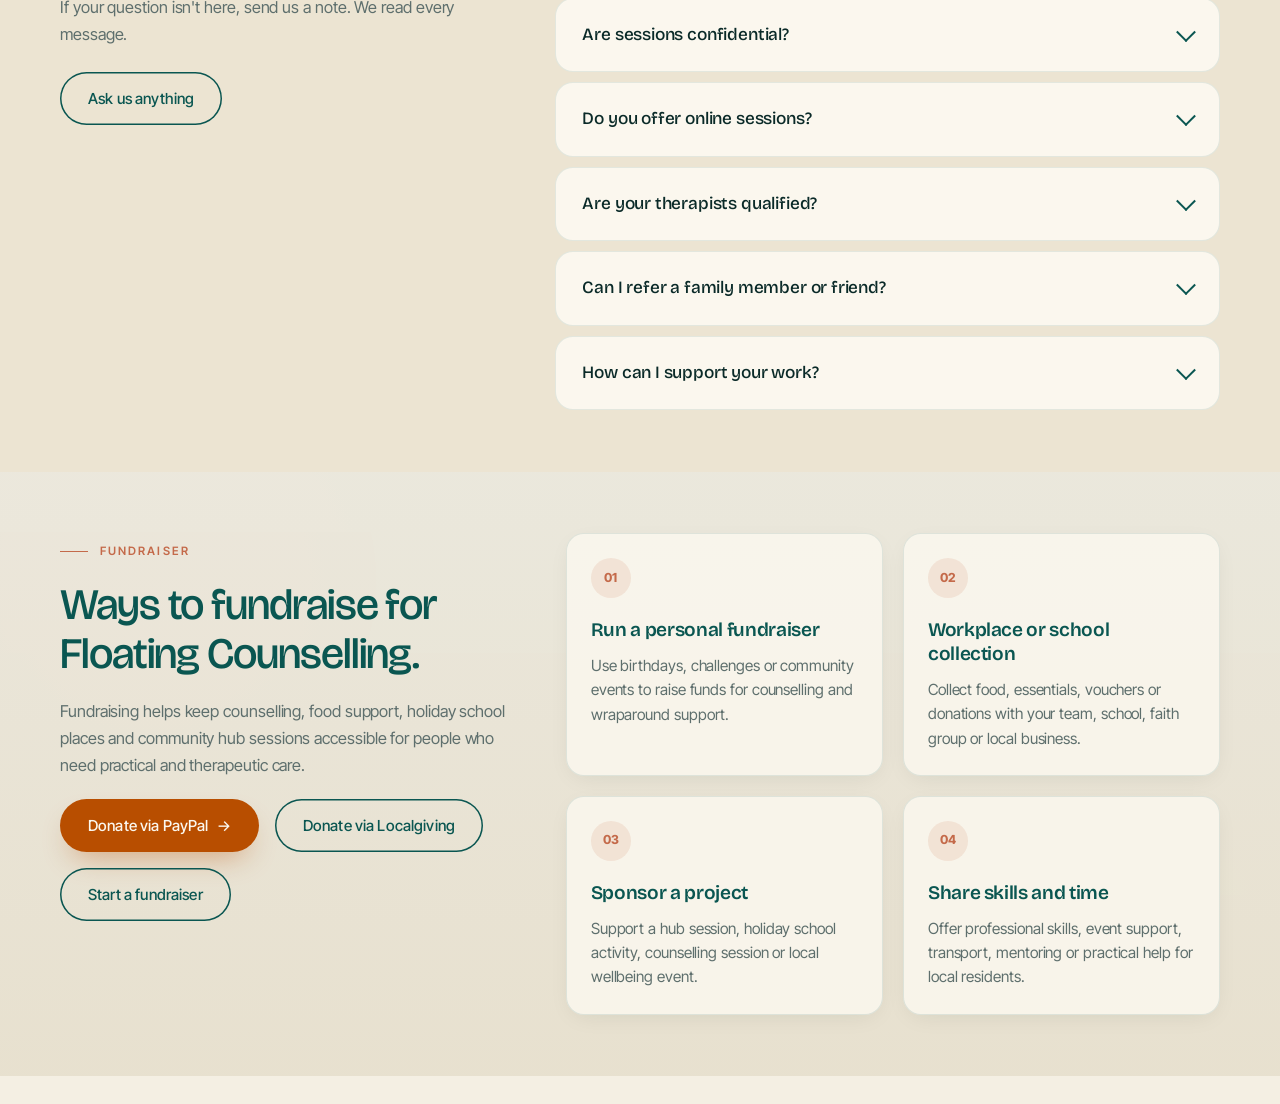
==== commit 66c5b65a: "Align book hero badges" ====
--- a/index.html
+++ b/index.html
@@ -12,10 +12,10 @@
   <link rel="canonical" href="https://www.floatingcounselling.co.uk/">
 
   <!-- Favicon -->
-  <link rel="icon" type="image/svg+xml" href="images/favicon.svg?v=20260607-01">
-  <link rel="icon" type="image/png" sizes="32x32" href="images/favicon-32.png?v=20260607-01">
-  <link rel="icon" type="image/png" sizes="512x512" href="images/favicon-512.png?v=20260607-01">
-  <link rel="apple-touch-icon" sizes="180x180" href="images/favicon-180.png?v=20260607-01">
+  <link rel="icon" type="image/svg+xml" href="images/favicon.svg?v=20260607-02">
+  <link rel="icon" type="image/png" sizes="32x32" href="images/favicon-32.png?v=20260607-02">
+  <link rel="icon" type="image/png" sizes="512x512" href="images/favicon-512.png?v=20260607-02">
+  <link rel="apple-touch-icon" sizes="180x180" href="images/favicon-180.png?v=20260607-02">
 
   <!-- Open Graph -->
   <meta property="og:type" content="website">
@@ -50,7 +50,7 @@
     imagesizes="(max-width: 720px) 92vw, (max-width: 1100px) 480px, 560px"
   >
 
-  <link rel="stylesheet" href="styles.css?v=20260607-01">
+  <link rel="stylesheet" href="styles.css?v=20260607-02">
 
   <!-- JSON-LD: SEO/GEO graph -->
   <script id="floating-home-seo-jsonld" type="application/ld+json">
@@ -305,8 +305,8 @@
   </script>
 
   <!-- Lightweight native interactions -->
-  <script defer src="floating-translation.js?v=20260607-01"></script>
-  <script defer src="script.js?v=20260607-01"></script>
+  <script defer src="floating-translation.js?v=20260607-02"></script>
+  <script defer src="script.js?v=20260607-02"></script>
 </head>
 <body>
 
--- a/styles.css
+++ b/styles.css
@@ -1714,6 +1714,46 @@
   font-size: 1.1rem; margin-top: 2px;
 }
 .book-cta { margin-top: var(--s-8); display: flex; gap: var(--s-4); flex-wrap: wrap; }
+
+#book .hero-float {
+  display: grid;
+  grid-template-columns: auto minmax(0, 1fr);
+  grid-template-rows: auto auto;
+  align-items: center;
+  column-gap: 16px;
+  row-gap: 4px;
+  min-width: min(380px, 74%);
+  max-width: min(430px, 78%);
+  padding: 18px 22px;
+}
+#book .hero-float-mark {
+  grid-row: 1 / span 2;
+  width: 58px;
+  height: 44px;
+  border-radius: 12px;
+  display: inline-flex;
+  align-items: center;
+  justify-content: center;
+  color: var(--clr-bg);
+  font-size: 0.95rem;
+  font-weight: 800;
+  letter-spacing: 0;
+  line-height: 1;
+  text-align: center;
+}
+#book .hero-float-mark::after {
+  content: none;
+}
+#book .hero-float strong {
+  min-width: 0;
+  font-size: clamp(1.05rem, 1.4vw, 1.28rem);
+  line-height: 1.12;
+}
+#book .hero-float p {
+  grid-column: 2;
+  font-size: 0.88rem;
+  line-height: 1.35;
+}
 
 /* ═══════════════════════════════════════════
    TESTIMONIALS
